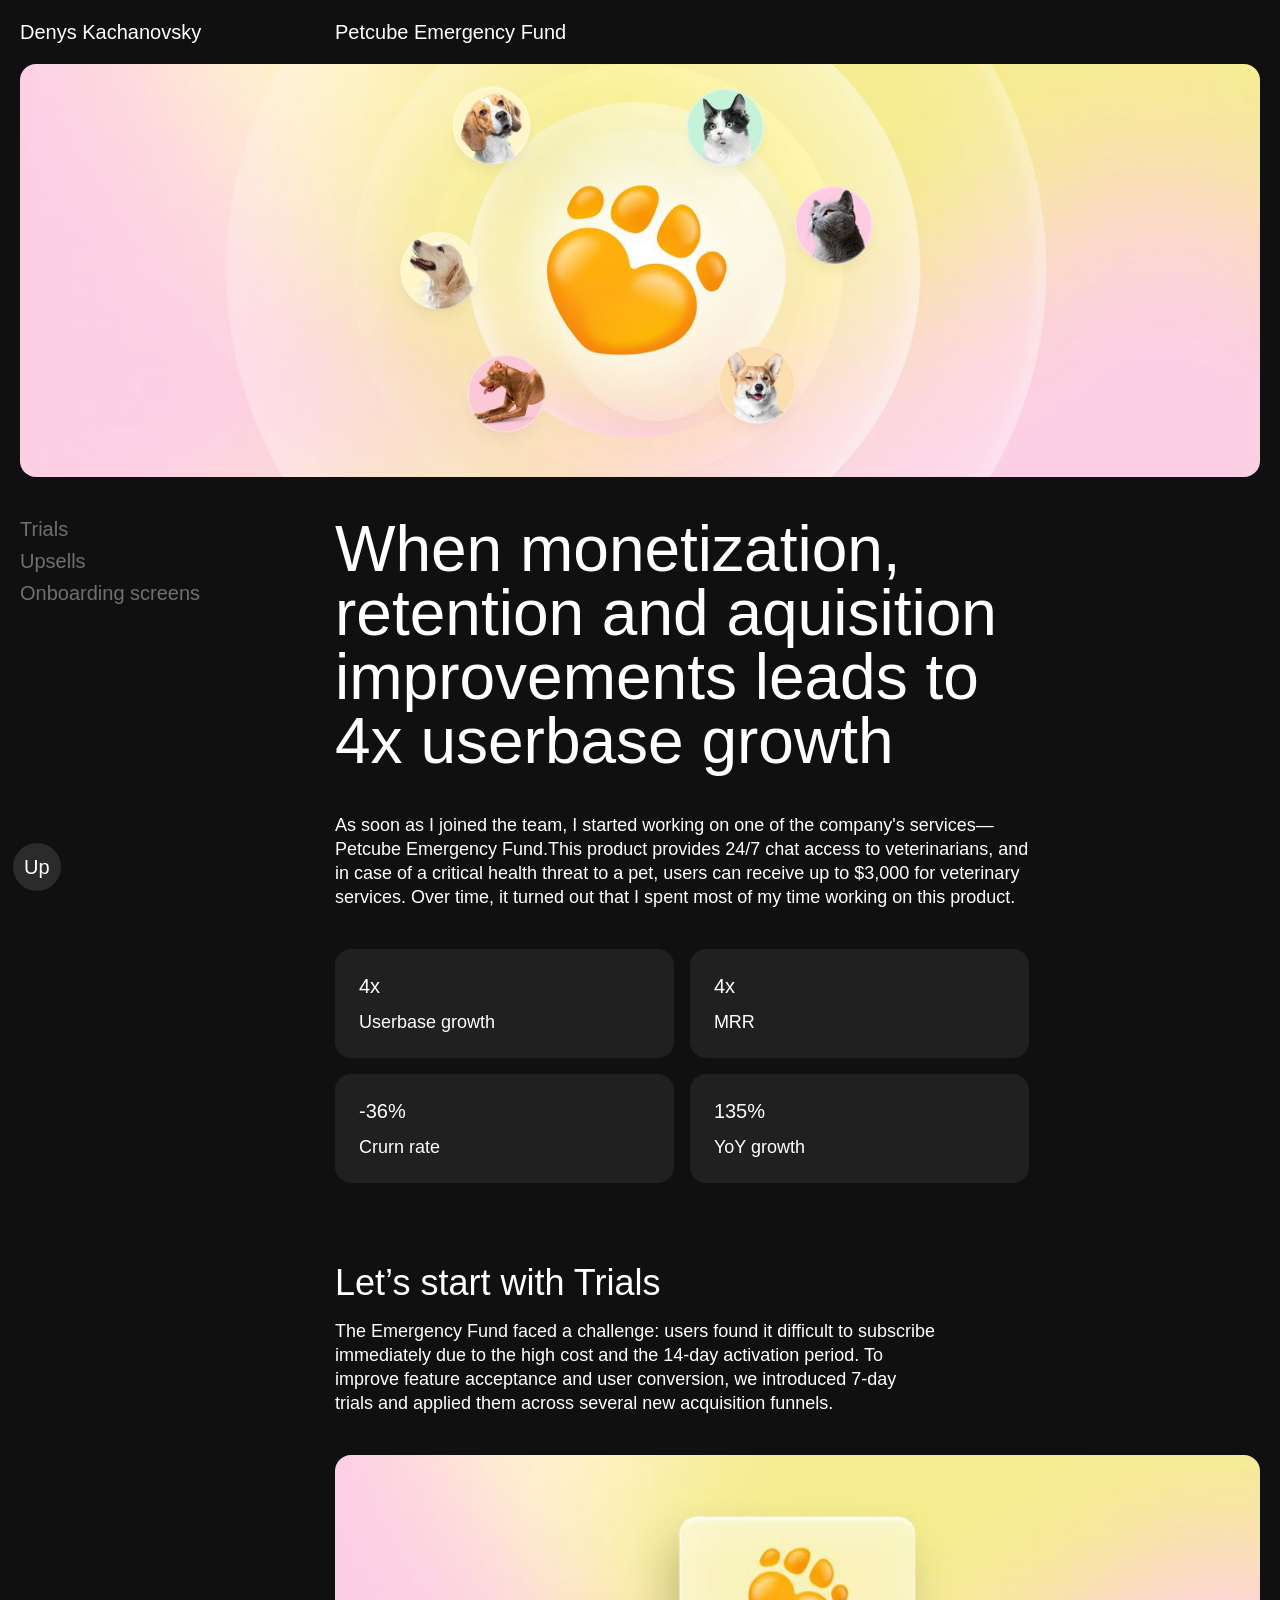
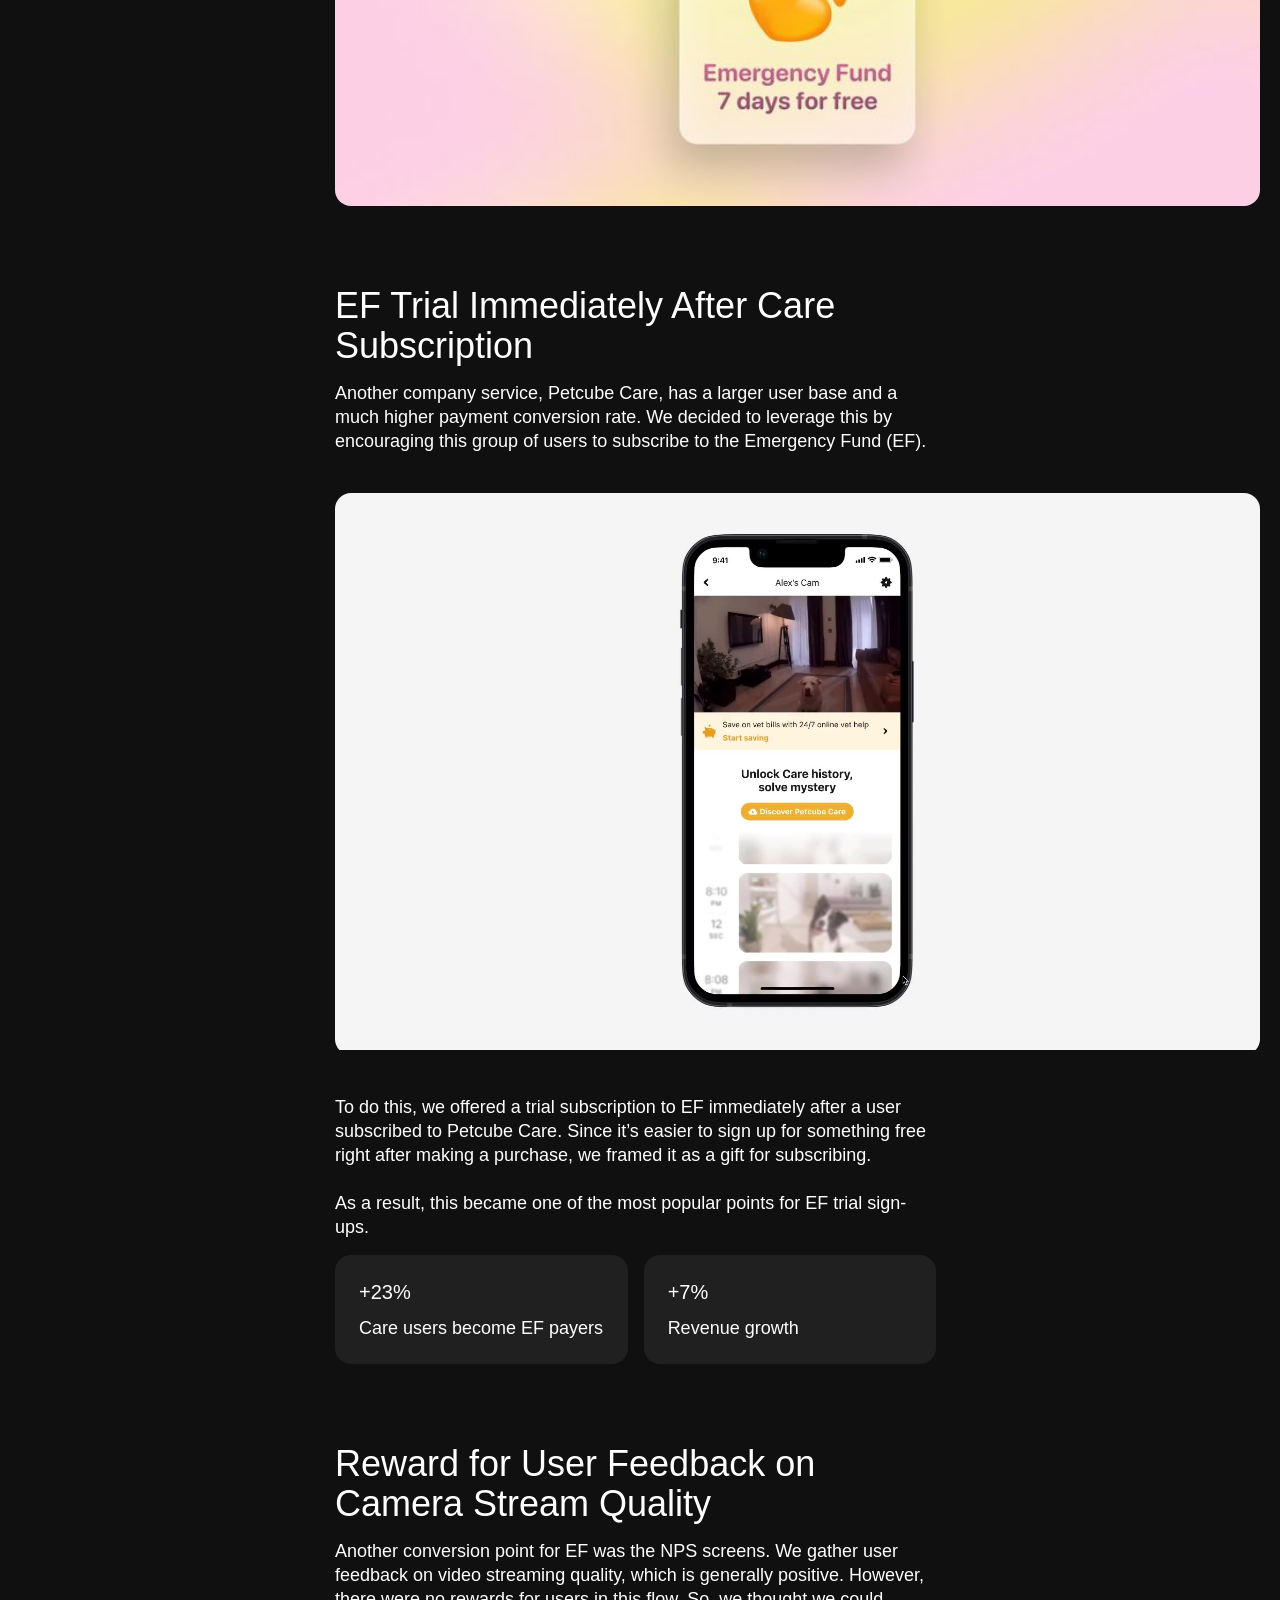
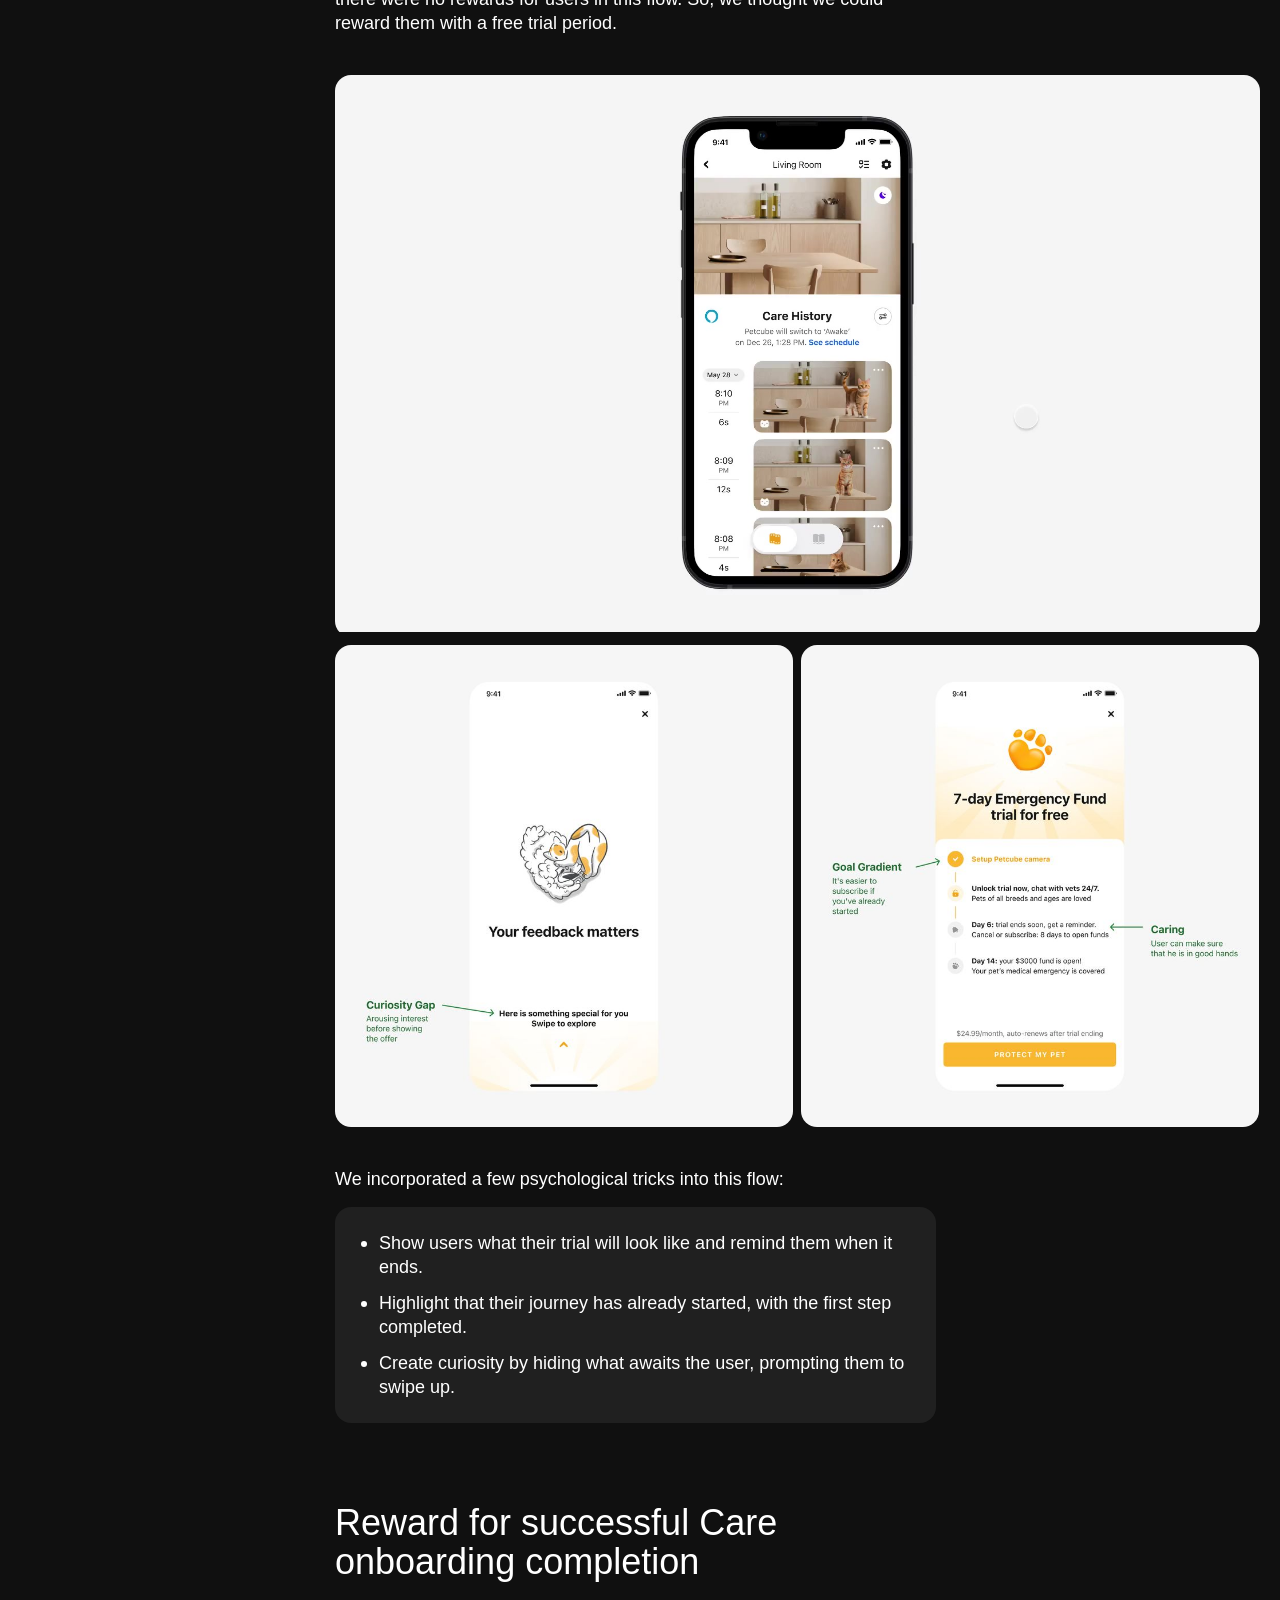
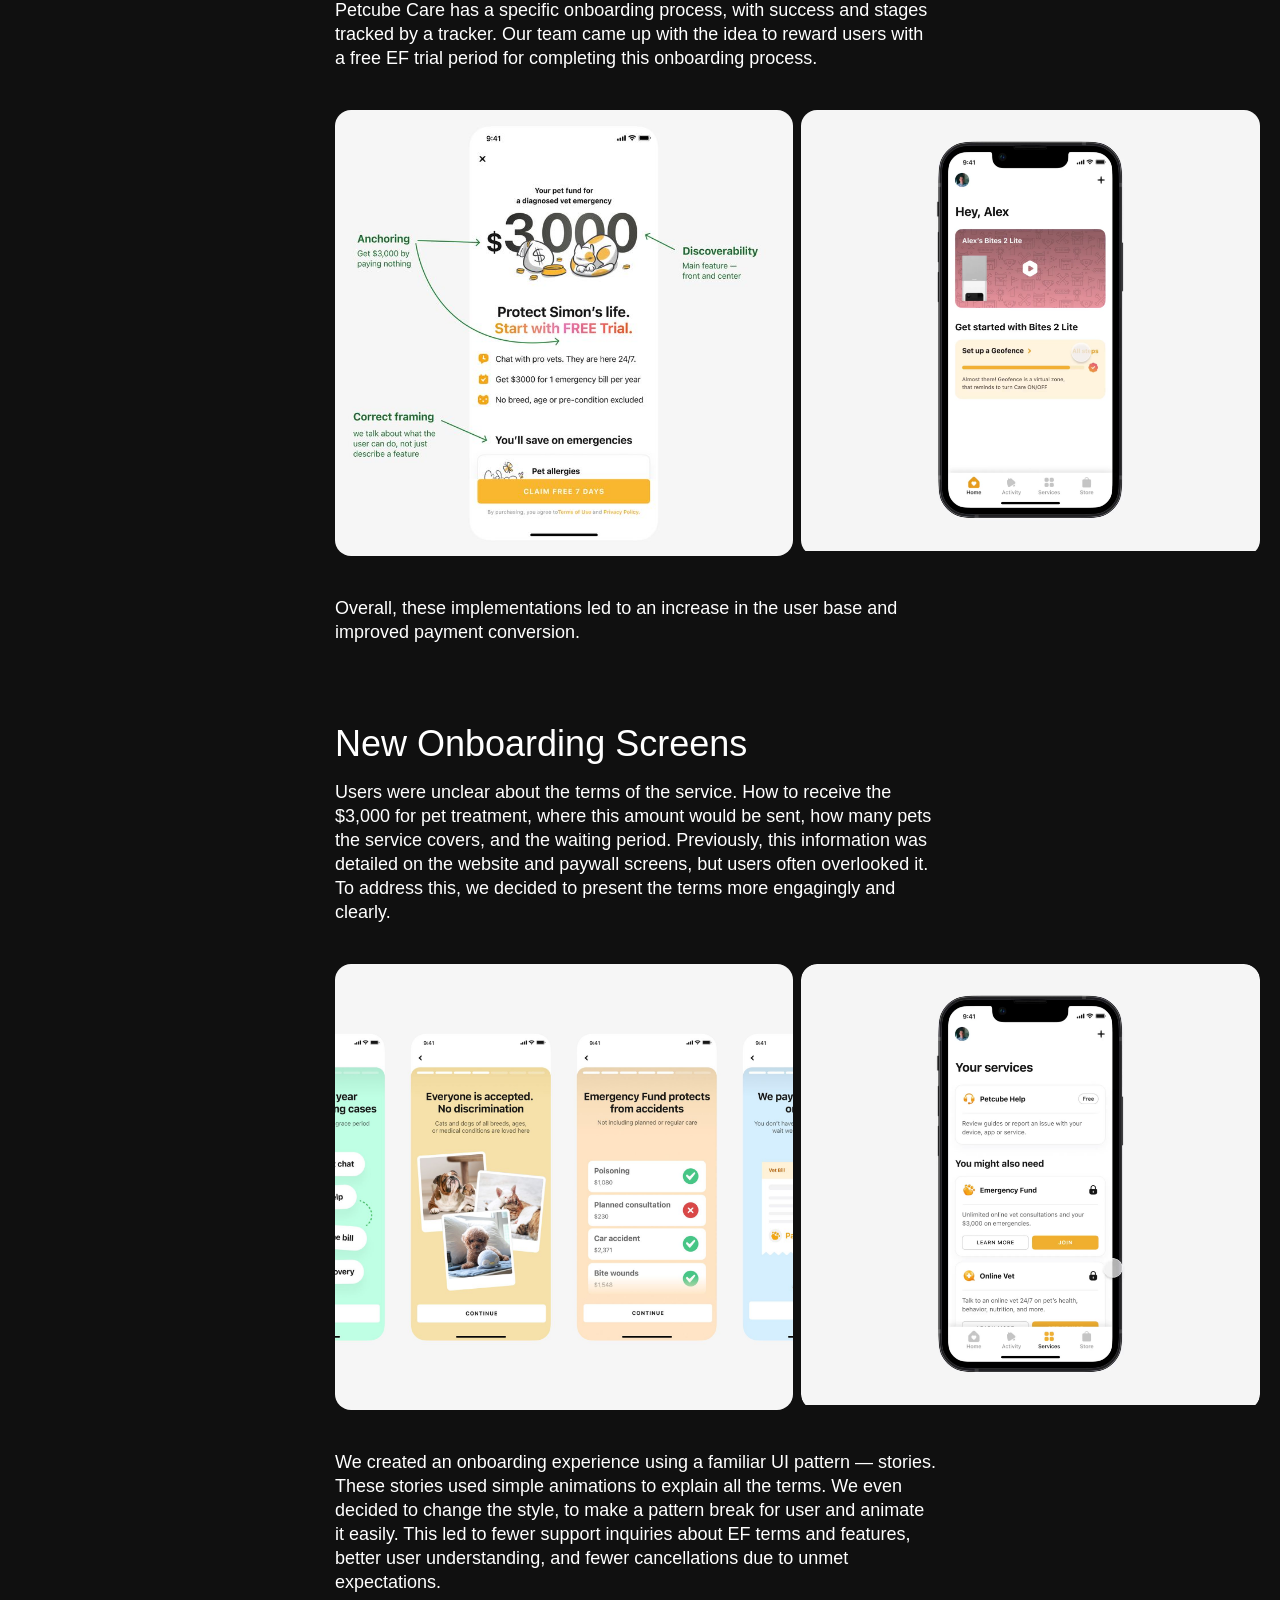
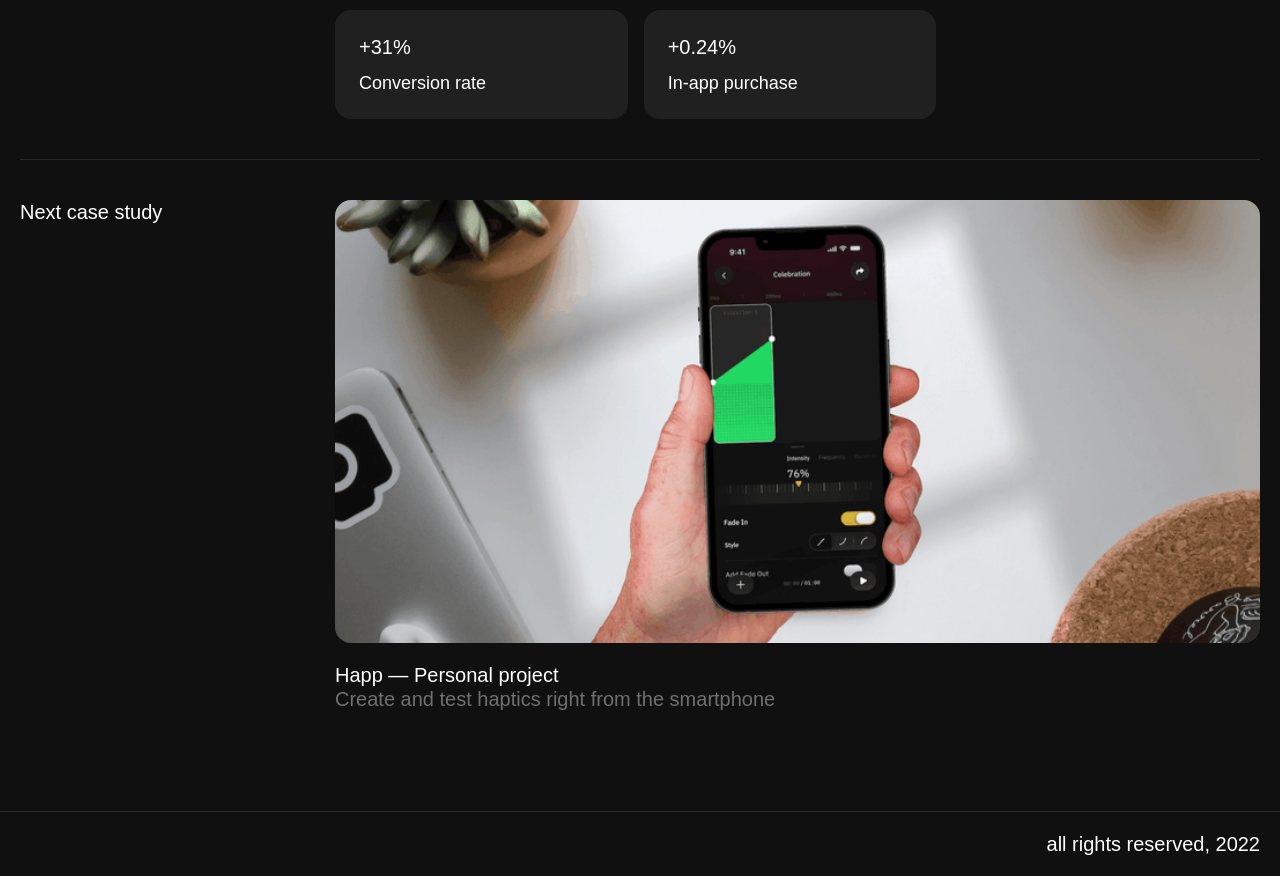
==== emergency-fund/index.html @ de55c8cc "Add static version of the portfolio site Pixel-identical HTML/CSS rebuild of the Webflow site (home " ====
<!DOCTYPE html>
<html lang="en">
<head>
<meta charset="utf-8"/>
<title>emergency Fund</title>
<meta content="emergency Fund" property="og:title"/>
<meta content="emergency Fund" name="twitter:title"/>
<meta content="width=device-width, initial-scale=1" name="viewport"/>
<link href="/assets/css/style.css" rel="stylesheet" type="text/css"/>
<link href="/assets/css/custom.css" rel="stylesheet" type="text/css"/>
<script>!function(o,c){var n=c.documentElement,t=" w-mod-";n.className+=t+"js",("ontouchstart"in o||o.DocumentTouch&&c instanceof DocumentTouch)&&(n.className+=t+"touch")}(window,document);</script>
</head>
<body class="body"><div><section id="top" class="hero"><div class="con _2 w-container"><div class="w-row"><div class="w-col w-col-3"><div><a href="/" class="h3-low">Denys Kachanovsky</a></div></div><div class="w-col w-col-9"><div class="header _20"><div><div class="h3-low">Petcube Emergency Fund</div></div></div></div></div></div></section><div class="cover-sec"><img src="/assets/img/6683d888bad2f8e35c3b5396_Frame-2610164.jpg" loading="eager" sizes="(max-width: 3840px) 100vw, 3840px" srcset="/assets/img/6683d888bad2f8e35c3b5396_Frame-2610164-p-500.jpg 500w, /assets/img/6683d888bad2f8e35c3b5396_Frame-2610164-p-800.jpg 800w, /assets/img/6683d888bad2f8e35c3b5396_Frame-2610164-p-1080.jpg 1080w, /assets/img/6683d888bad2f8e35c3b5396_Frame-2610164-p-1600.jpg 1600w, /assets/img/6683d888bad2f8e35c3b5396_Frame-2610164-p-2000.jpg 2000w, /assets/img/6683d888bad2f8e35c3b5396_Frame-2610164-p-2600.jpg 2600w, /assets/img/6683d888bad2f8e35c3b5396_Frame-2610164-p-3200.jpg 3200w, /assets/img/6683d888bad2f8e35c3b5396_Frame-2610164.jpg 3840w" alt="" class="image-9"/></div><div class="intro-sec"><div class="con _2 w-container"><div class="hero-col w-row"><div class="column-5 w-col w-col-3"><div class="sticky"><a href="#s1" class="h3-low _50">Trials</a><a href="#s2" class="h3-low _50">Upsells</a><a href="#s3" class="h3-low _50">Onboarding screens</a></div></div><div class="column-7 w-col w-col-9"><div class="intro-wrapper"><h1 class="h1 white">When monetization, retention and aquisition improvements leads to 4x userbase growth</h1><p class="p">As soon as I joined the team, I started working on one of the company&#x27;s services—Petcube Emergency Fund.This product provides 24/7 chat access to veterinarians, and in case of a critical health threat to a pet, users can receive up to $3,000 for veterinary services. Over time, it turned out that I spent most of my time working on this product.<br/></p><div class="w-layout-grid"><div class="wrapper-grey"><p class="intro">4x<br/></p><p class="p _0">Userbase growth<br/></p></div><div class="wrapper-grey"><p class="intro">4x<br/></p><p class="p _0">MRR<br/></p></div><div class="wrapper-grey"><p class="intro">-36%<br/></p><p class="p _0">Crurn rate<br/></p></div><div class="wrapper-grey"><p class="intro">135%<br/></p><p class="p _0">YoY growth<br/></p></div></div></div><div id="s1" class="div-block-4"><div class="gr-item _2"><h2 class="h2 upper">Let’s start with Trials</h2><p class="p">The Emergency Fund faced a challenge: users found it difficult to subscribe immediately due to the high cost and the 14-day activation period. To improve feature acceptance and user conversion, we introduced 7-day trials and applied them across several new acquisition funnels.</p></div><img src="/assets/img/6683c68bee74e0af7443148b_Frame-2610152.jpg" loading="lazy" sizes="(max-width: 767px) 96vw, (max-width: 991px) 541px, 700px" srcset="/assets/img/6683c68bee74e0af7443148b_Frame-2610152-p-500.jpg 500w, /assets/img/6683c68bee74e0af7443148b_Frame-2610152-p-800.jpg 800w, /assets/img/6683c68bee74e0af7443148b_Frame-2610152-p-1080.jpg 1080w, /assets/img/6683c68bee74e0af7443148b_Frame-2610152-p-1600.jpg 1600w, /assets/img/6683c68bee74e0af7443148b_Frame-2610152-p-2000.jpg 2000w, /assets/img/6683c68bee74e0af7443148b_Frame-2610152-p-2600.jpg 2600w, /assets/img/6683c68bee74e0af7443148b_Frame-2610152-p-3200.jpg 3200w, /assets/img/6683c68bee74e0af7443148b_Frame-2610152.jpg 3680w" alt="" class="image"/></div><div id="s2" class="div-block-4"><div class="gr-item _2"><h2 class="h2 upper">EF Trial Immediately After Care Subscription</h2><p class="p">Another company service, Petcube Care, has a larger user base and a much higher payment conversion rate. We decided to leverage this by encouraging this group of users to subscribe to the Emergency Fund (EF).</p></div><div class="video-con"><div class="w-embed"><video src="/assets/video/emergency-fund-1.mp4" poster="/assets/video/emergency-fund-1.jpg" width="100%" loop="loop" muted="muted" playsinline="" autoplay="autoplay"></video></div></div><div class="gr-item _2"><p class="p">To do this, we offered a trial subscription to EF immediately after a user subscribed to Petcube Care. Since it’s easier to sign up for something free right after making a purchase, we framed it as a gift for subscribing.<br/><br/>As a result, this became one of the most popular points for EF trial sign-ups.</p><div class="w-layout-grid grid-2"><div class="wrapper-grey"><p class="intro">+23%<br/></p><p class="p _0">Care users become EF payers<br/></p></div><div class="wrapper-grey"><p class="intro">+7%<br/></p><p class="p _0">Revenue growth<br/></p></div></div></div></div><div class="div-block-4"><div class="gr-item _2"><h2 class="h2 upper">Reward for User Feedback on Camera Stream Quality</h2><p class="p">Another conversion point for EF was the NPS screens. We gather user feedback on video streaming quality, which is generally positive. However, there were no rewards for users in this flow. So, we thought we could reward them with a free trial period.</p></div><div class="div-block-6"><div class="video-con"><div class="w-embed"><video src="/assets/video/emergency-fund-2.mp4" poster="/assets/video/emergency-fund-2.jpg" width="100%" loop="loop" muted="muted" playsinline="" autoplay="autoplay"></video></div></div><div class="div-2col"><img src="/assets/img/6683cda033f73fbfcfc9d89b_Frame-2610154.jpg" loading="lazy" sizes="(max-width: 767px) 96vw, (max-width: 991px) 541px, 700px" srcset="/assets/img/6683cda033f73fbfcfc9d89b_Frame-2610154-p-500.jpg 500w, /assets/img/6683cda033f73fbfcfc9d89b_Frame-2610154-p-800.jpg 800w, /assets/img/6683cda033f73fbfcfc9d89b_Frame-2610154-p-1080.jpg 1080w, /assets/img/6683cda033f73fbfcfc9d89b_Frame-2610154-p-1600.jpg 1600w, /assets/img/6683cda033f73fbfcfc9d89b_Frame-2610154.jpg 1820w" alt="" class="image-13"/><img src="/assets/img/6683cda0c26442e4eeb82816_Frame-2610162.jpg" loading="lazy" sizes="(max-width: 767px) 96vw, (max-width: 991px) 541px, 700px" srcset="/assets/img/6683cda0c26442e4eeb82816_Frame-2610162-p-500.jpg 500w, /assets/img/6683cda0c26442e4eeb82816_Frame-2610162-p-800.jpg 800w, /assets/img/6683cda0c26442e4eeb82816_Frame-2610162-p-1080.jpg 1080w, /assets/img/6683cda0c26442e4eeb82816_Frame-2610162-p-1600.jpg 1600w, /assets/img/6683cda0c26442e4eeb82816_Frame-2610162.jpg 1820w" alt="" class="image-13"/></div></div><div class="gr-item _2"><p class="p">We incorporated a few psychological tricks into this flow:</p><div class="wrapper-grey"><ol role="list" class="list"><li class="list-item"><p class="p">Show users what their trial will look like and remind them when it ends.<br/></p></li><li class="list-item"><p class="p">Highlight that their journey has already started, with the first step completed.</p></li><li class="list-item"><p class="p">Create curiosity by hiding what awaits the user, prompting them to swipe up.<br/></p></li></ol></div></div></div><div class="div-block-4"><div class="gr-item _2"><h2 class="h2 upper">Reward for successful Care onboarding completion</h2><p class="p">Petcube Care has a specific onboarding process, with success and stages tracked by a tracker. Our team came up with the idea to reward users with a free EF trial period for completing this onboarding process.</p></div><div class="div-2col"><img src="/assets/img/6683d248f344a5767bddc551_Frame-2610156.jpg" loading="lazy" sizes="(max-width: 767px) 96vw, (max-width: 991px) 541px, 700px" srcset="/assets/img/6683d248f344a5767bddc551_Frame-2610156-p-500.jpg 500w, /assets/img/6683d248f344a5767bddc551_Frame-2610156-p-800.jpg 800w, /assets/img/6683d248f344a5767bddc551_Frame-2610156-p-1080.jpg 1080w, /assets/img/6683d248f344a5767bddc551_Frame-2610156-p-1600.jpg 1600w, /assets/img/6683d248f344a5767bddc551_Frame-2610156.jpg 1820w" alt="" class="image-13"/><div class="video-con"><div class="w-embed"><video src="/assets/video/emergency-fund-3.mp4" poster="/assets/video/emergency-fund-3.jpg" width="100%" loop="loop" muted="muted" playsinline="" autoplay="autoplay"></video></div></div></div><div class="gr-item _2"><p class="p">Overall, these implementations led to an increase in the user base and improved payment conversion.</p></div></div><div id="s3" class="div-block-4"><div class="gr-item _2"><h2 class="h2 upper">New Onboarding Screens</h2><p class="p">Users were unclear about the terms of the service. How to receive the $3,000 for pet treatment, where this amount would be sent, how many pets the service covers, and the waiting period. Previously, this information was detailed on the website and paywall screens, but users often overlooked it. To address this, we decided to present the terms more engagingly and clearly.</p></div><div class="div-2col"><img src="/assets/img/6683193981352903b3d8e80e_Frame-2610149.jpg" loading="lazy" sizes="100vw" srcset="/assets/img/6683193981352903b3d8e80e_Frame-2610149-p-500.jpg 500w, /assets/img/6683193981352903b3d8e80e_Frame-2610149-p-800.jpg 800w, /assets/img/6683193981352903b3d8e80e_Frame-2610149-p-1080.jpg 1080w, /assets/img/6683193981352903b3d8e80e_Frame-2610149-p-1600.jpg 1600w, /assets/img/6683193981352903b3d8e80e_Frame-2610149-p-2000.jpg 2000w, /assets/img/6683193981352903b3d8e80e_Frame-2610149-p-2600.jpg 2600w, /assets/img/6683193981352903b3d8e80e_Frame-2610149.jpg 2730w" alt="" class="image-13"/><div class="video-con"><div class="video-con"><div class="w-embed"><video src="/assets/video/emergency-fund-4.mp4" poster="/assets/video/emergency-fund-4.jpg" width="100%" loop="loop" muted="muted" playsinline="" autoplay="autoplay"></video></div></div></div></div><div class="gr-item _2"><p class="p">We created an onboarding experience using a familiar UI pattern — stories. These stories used simple animations to explain all the terms. We even decided to change the style, to make a pattern break for user and animate it easily. This led to fewer support inquiries about EF terms and features, better user understanding, and fewer cancellations due to unmet expectations.</p><div class="w-layout-grid grid-2"><div class="wrapper-grey"><p class="intro">+31%<br/></p><p class="p _0">Conversion rate<br/></p></div><div class="wrapper-grey"><p class="intro">+0.24%<br/></p><p class="p _0">In-app purchase<br/></p></div></div></div></div></div></div><div class="divider"></div><div class="hero-col w-row"><div class="column-5 w-col w-col-3"><a href="#" class="h3-low">Next case study</a></div><div class="column-7 w-col w-col-9"><a href="/happ/" class="project-item w-inline-block"><div class="project-image"><img src="/assets/img/6ab4191809488609a7263a54_Frame-PNG-Compression.png" loading="lazy" sizes="(max-width: 767px) 96vw, (max-width: 991px) 541px, 700px" srcset="/assets/img/6ab4191809488609a7263a54_Frame-PNG-Compression-p-500.png 500w, /assets/img/6ab4191809488609a7263a54_Frame-PNG-Compression-p-800.png 800w, /assets/img/6ab4191809488609a7263a54_Frame-PNG-Compression-p-1080.png 1080w, /assets/img/6ab4191809488609a7263a54_Frame-PNG-Compression-p-1600.png 1600w, /assets/img/6ab4191809488609a7263a54_Frame-PNG-Compression-p-2000.png 2000w, /assets/img/6ab4191809488609a7263a54_Frame-PNG-Compression-p-2600.png 2600w, /assets/img/6ab4191809488609a7263a54_Frame-PNG-Compression-p-3200.png 3200w, /assets/img/6ab4191809488609a7263a54_Frame-PNG-Compression.png 4180w" alt="" class="cover-img"/></div><div class="project-desc"><div class="h3-low">Happ — Personal project</div><div class="h3-low _50">Create and test haptics right from the smartphone</div></div></a></div></div></div></div></div><footer class="footer"><div class="copy"><div class="h3-low">all rights reserved, 2022</div></div></footer><a href="#top" class="up w-inline-block"><div class="h3-low">Up</div></a><script src="/assets/js/main.js" defer></script></body>
</html>
---- assets/css/style.css ----
/* Webflow export of d-kachanovsky.webflow.io, kept as-is.
   Only change: font URLs now point to ../fonts/ (local copies). */
html {
  -webkit-text-size-adjust: 100%;
  -ms-text-size-adjust: 100%;
  font-family: sans-serif;
}

body {
  margin: 0;
}

article, aside, details, figcaption, figure, footer, header, hgroup, main, menu, nav, section, summary {
  display: block;
}

audio, canvas, progress, video {
  vertical-align: baseline;
  display: inline-block;
}

audio:not([controls]) {
  height: 0;
  display: none;
}

[hidden], template {
  display: none;
}

a {
  background-color: #0000;
}

a:active, a:hover {
  outline: 0;
}

abbr[title] {
  border-bottom: 1px dotted;
}

b, strong {
  font-weight: bold;
}

dfn {
  font-style: italic;
}

h1 {
  margin: .67em 0;
  font-size: 2em;
}

mark {
  color: #000;
  background: #ff0;
}

small {
  font-size: 80%;
}

sub, sup {
  vertical-align: baseline;
  font-size: 75%;
  line-height: 0;
  position: relative;
}

sup {
  top: -.5em;
}

sub {
  bottom: -.25em;
}

img {
  border: 0;
}

svg:not(:root) {
  overflow: hidden;
}

hr {
  box-sizing: content-box;
  height: 0;
}

pre {
  overflow: auto;
}

code, kbd, pre, samp {
  font-family: monospace;
  font-size: 1em;
}

button, input, optgroup, select, textarea {
  color: inherit;
  font: inherit;
  margin: 0;
}

button {
  overflow: visible;
}

button, select {
  text-transform: none;
}

button, html input[type="button"], input[type="reset"] {
  -webkit-appearance: button;
  cursor: pointer;
}

button[disabled], html input[disabled] {
  cursor: default;
}

button::-moz-focus-inner, input::-moz-focus-inner {
  border: 0;
  padding: 0;
}

input {
  line-height: normal;
}

input[type="checkbox"], input[type="radio"] {
  box-sizing: border-box;
  padding: 0;
}

input[type="number"]::-webkit-inner-spin-button, input[type="number"]::-webkit-outer-spin-button {
  height: auto;
}

input[type="search"] {
  -webkit-appearance: none;
}

input[type="search"]::-webkit-search-cancel-button, input[type="search"]::-webkit-search-decoration {
  -webkit-appearance: none;
}

legend {
  border: 0;
  padding: 0;
}

textarea {
  overflow: auto;
}

optgroup {
  font-weight: bold;
}

table {
  border-collapse: collapse;
  border-spacing: 0;
}

td, th {
  padding: 0;
}

@font-face {
  font-family: webflow-icons;
  src: url("[data-uri]") format("truetype");
  font-weight: normal;
  font-style: normal;
}

[class^="w-icon-"], [class*=" w-icon-"] {
  speak: none;
  font-variant: normal;
  text-transform: none;
  -webkit-font-smoothing: antialiased;
  -moz-osx-font-smoothing: grayscale;
  font-style: normal;
  font-weight: normal;
  line-height: 1;
  font-family: webflow-icons !important;
}

.w-icon-slider-right:before {
  content: "";
}

.w-icon-slider-left:before {
  content: "";
}

.w-icon-nav-menu:before {
  content: "";
}

.w-icon-arrow-down:before, .w-icon-dropdown-toggle:before {
  content: "";
}

.w-icon-file-upload-remove:before {
  content: "";
}

.w-icon-file-upload-icon:before {
  content: "";
}

* {
  box-sizing: border-box;
}

html {
  height: 100%;
}

body {
  color: #333;
  background-color: #fff;
  min-height: 100%;
  margin: 0;
  font-family: Arial, sans-serif;
  font-size: 14px;
  line-height: 20px;
}

img {
  vertical-align: middle;
  max-width: 100%;
  display: inline-block;
}

html.w-mod-touch * {
  background-attachment: scroll !important;
}

.w-block {
  display: block;
}

.w-inline-block {
  max-width: 100%;
  display: inline-block;
}

.w-clearfix:before, .w-clearfix:after {
  content: " ";
  grid-area: 1 / 1 / 2 / 2;
  display: table;
}

.w-clearfix:after {
  clear: both;
}

.w-hidden {
  display: none;
}

.w-button {
  color: #fff;
  line-height: inherit;
  cursor: pointer;
  background-color: #3898ec;
  border: 0;
  border-radius: 0;
  padding: 9px 15px;
  text-decoration: none;
  display: inline-block;
}

input.w-button {
  -webkit-appearance: button;
}

:where(button.w-popover-trigger), :where(button.w-modal-trigger) {
  color: inherit;
  cursor: pointer;
  font: inherit;
  line-height: inherit;
  text-align: inherit;
  -webkit-text-decoration: inherit;
  text-decoration: inherit;
  background-color: #0000;
  border: 0;
  margin: 0;
  padding: 0;
}

:where(.w-popover) {
  position-anchor: auto;
  position-area: top;
}

:where(.w-popover[data-w-popover-backdrop-animated], .w-modal[data-w-popover-backdrop-animated])::backdrop {
  animation: var(--w-backdrop-animation, none);
}

:where(.w-popover, .w-modal) {
  --w-backdrop-animation: initial;
}

.w-popover-mask {
  opacity: 0 !important;
  clip-path: none !important;
  pointer-events: auto !important;
  border: 0 !important;
  width: auto !important;
  max-width: none !important;
  height: auto !important;
  max-height: none !important;
  margin: 0 !important;
  padding: 0 !important;
  position: fixed !important;
  inset: 0 !important;
  transform: none !important;
}

.w-popover-mask[popover] {
  translate: none !important;
  rotate: none !important;
  scale: none !important;
}

.w-popover-mask::backdrop {
  display: none !important;
}

.w-popover-mask:not(:popover-open) {
  display: none !important;
}

@supports not selector(:popover-open) {
  .w-popover-mask {
    display: none !important;
  }
}

.w-popover[popover]:not(:popover-open) {
  display: none;
}

.w-modal:not([open]):not([popover]) {
  display: none;
}

.w-modal[popover]:not(:popover-open) {
  display: none;
}

:where(.w-modal[data-w-modal-lock-scroll]) {
  overscroll-behavior: contain;
}

html[data-w-dynpage] [data-w-cloak] {
  color: #0000 !important;
}

.w-code-block {
  margin: unset;
}

pre.w-code-block code {
  all: inherit;
}

pre.w-code-block code > span {
  display: block !important;
}

.w-optimization {
  display: contents;
}

.w-webflow-badge, .w-webflow-badge > img {
  box-sizing: unset;
  width: unset;
  height: unset;
  max-height: unset;
  max-width: unset;
  min-height: unset;
  min-width: unset;
  margin: unset;
  padding: unset;
  float: unset;
  clear: unset;
  border: unset;
  border-radius: unset;
  background: unset;
  background-image: unset;
  background-position: unset;
  background-size: unset;
  background-repeat: unset;
  background-origin: unset;
  background-clip: unset;
  background-attachment: unset;
  background-color: unset;
  box-shadow: unset;
  transform: unset;
  direction: unset;
  font-family: unset;
  font-weight: unset;
  color: unset;
  font-size: unset;
  line-height: unset;
  font-style: unset;
  font-variant: unset;
  text-align: unset;
  letter-spacing: unset;
  -webkit-text-decoration: unset;
  text-decoration: unset;
  text-indent: unset;
  text-transform: unset;
  list-style-type: unset;
  text-shadow: unset;
  vertical-align: unset;
  cursor: unset;
  white-space: unset;
  word-break: unset;
  word-spacing: unset;
  word-wrap: unset;
  transition: unset;
}

.w-webflow-badge {
  white-space: nowrap;
  cursor: pointer;
  box-shadow: 0 0 0 1px #0000001a, 0 1px 3px #0000001a;
  visibility: visible !important;
  opacity: 1 !important;
  z-index: 2147483647 !important;
  color: #aaadb0 !important;
  width: auto !important;
  height: auto !important;
  overflow: unset !important;
  background-color: #fff !important;
  border-radius: 3px !important;
  margin: 0 !important;
  padding: 6px !important;
  font-size: 12px !important;
  line-height: 14px !important;
  text-decoration: none !important;
  display: inline-block !important;
  position: fixed !important;
  inset: auto 12px 12px auto !important;
  transform: none !important;
}

.w-webflow-badge > img {
  position: unset;
  visibility: unset !important;
  opacity: 1 !important;
  vertical-align: middle !important;
  display: inline-block !important;
}

h1, h2, h3, h4, h5, h6 {
  margin-bottom: 10px;
  font-weight: bold;
}

h1 {
  margin-top: 20px;
  font-size: 38px;
  line-height: 44px;
}

h2 {
  margin-top: 20px;
  font-size: 32px;
  line-height: 36px;
}

h3 {
  margin-top: 20px;
  font-size: 24px;
  line-height: 30px;
}

h4 {
  margin-top: 10px;
  font-size: 18px;
  line-height: 24px;
}

h5 {
  margin-top: 10px;
  font-size: 14px;
  line-height: 20px;
}

h6 {
  margin-top: 10px;
  font-size: 12px;
  line-height: 18px;
}

p {
  margin-top: 0;
  margin-bottom: 10px;
}

blockquote {
  border-left: 5px solid #e2e2e2;
  margin: 0 0 10px;
  padding: 10px 20px;
  font-size: 18px;
  line-height: 22px;
}

figure {
  margin: 0 0 10px;
}

figcaption {
  text-align: center;
  margin-top: 5px;
}

ul, ol {
  margin-top: 0;
  margin-bottom: 10px;
  padding-left: 40px;
}

.w-list-unstyled {
  padding-left: 0;
  list-style: none;
}

.w-embed:before, .w-embed:after {
  content: " ";
  grid-area: 1 / 1 / 2 / 2;
  display: table;
}

.w-embed:after {
  clear: both;
}

.w-video {
  width: 100%;
  padding: 0;
  position: relative;
}

.w-video iframe, .w-video object, .w-video embed {
  border: none;
  width: 100%;
  height: 100%;
  position: absolute;
  top: 0;
  left: 0;
}

fieldset {
  border: 0;
  margin: 0;
  padding: 0;
}

button, [type="button"], [type="reset"] {
  cursor: pointer;
  -webkit-appearance: button;
  border: 0;
}

.w-form {
  margin: 0 0 15px;
}

.w-form-done {
  text-align: center;
  background-color: #ddd;
  padding: 20px;
  display: none;
}

.w-form-fail {
  background-color: #ffdede;
  margin-top: 10px;
  padding: 10px;
  display: none;
}

label {
  margin-bottom: 5px;
  font-weight: bold;
  display: block;
}

.w-input, .w-select {
  color: #333;
  vertical-align: middle;
  background-color: #fff;
  border: 1px solid #ccc;
  width: 100%;
  height: 38px;
  margin-bottom: 10px;
  padding: 8px 12px;
  font-size: 14px;
  line-height: 1.42857;
  display: block;
}

.w-input::placeholder, .w-select::placeholder {
  color: #999;
}

.w-input:focus, .w-select:focus {
  border-color: #3898ec;
  outline: 0;
}

.w-input[disabled], .w-select[disabled], .w-input[readonly], .w-select[readonly], fieldset[disabled] .w-input, fieldset[disabled] .w-select {
  cursor: not-allowed;
}

.w-input[disabled]:not(.w-input-disabled), .w-select[disabled]:not(.w-input-disabled), .w-input[readonly], .w-select[readonly], fieldset[disabled]:not(.w-input-disabled) .w-input, fieldset[disabled]:not(.w-input-disabled) .w-select {
  background-color: #eee;
}

textarea.w-input, textarea.w-select {
  height: auto;
}

.w-select {
  background-color: #f3f3f3;
}

.w-select[multiple] {
  height: auto;
}

.w-form-label {
  cursor: pointer;
  margin-bottom: 0;
  font-weight: normal;
  display: inline-block;
}

.w-radio {
  margin-bottom: 5px;
  padding-left: 20px;
  display: block;
}

.w-radio:before, .w-radio:after {
  content: " ";
  grid-area: 1 / 1 / 2 / 2;
  display: table;
}

.w-radio:after {
  clear: both;
}

.w-radio-input {
  float: left;
  margin: 3px 0 0 -20px;
  line-height: normal;
}

.w-file-upload {
  margin-bottom: 10px;
  display: block;
}

.w-file-upload-input {
  opacity: 0;
  z-index: -100;
  width: .1px;
  height: .1px;
  position: absolute;
  overflow: hidden;
}

.w-file-upload-default, .w-file-upload-uploading, .w-file-upload-success {
  color: #333;
  display: inline-block;
}

.w-file-upload-error {
  margin-top: 10px;
  display: block;
}

.w-file-upload-default.w-hidden, .w-file-upload-uploading.w-hidden, .w-file-upload-error.w-hidden, .w-file-upload-success.w-hidden {
  display: none;
}

.w-file-upload-uploading-btn {
  cursor: pointer;
  background-color: #fafafa;
  border: 1px solid #ccc;
  margin: 0;
  padding: 8px 12px;
  font-size: 14px;
  font-weight: normal;
  display: flex;
}

.w-file-upload-file {
  background-color: #fafafa;
  border: 1px solid #ccc;
  flex-grow: 1;
  justify-content: space-between;
  margin: 0;
  padding: 8px 9px 8px 11px;
  display: flex;
}

.w-file-upload-file-name {
  font-size: 14px;
  font-weight: normal;
  display: block;
}

.w-file-remove-link {
  cursor: pointer;
  width: auto;
  height: auto;
  margin-top: 3px;
  margin-left: 10px;
  padding: 3px;
  display: block;
}

.w-icon-file-upload-remove {
  margin: auto;
  font-size: 10px;
}

.w-file-upload-error-msg {
  color: #ea384c;
  padding: 2px 0;
  display: inline-block;
}

.w-file-upload-info {
  padding: 0 12px;
  line-height: 38px;
  display: inline-block;
}

.w-file-upload-label {
  cursor: pointer;
  background-color: #fafafa;
  border: 1px solid #ccc;
  margin: 0;
  padding: 8px 12px;
  font-size: 14px;
  font-weight: normal;
  display: inline-block;
}

.w-icon-file-upload-icon, .w-icon-file-upload-uploading {
  width: 20px;
  margin-right: 8px;
  display: inline-block;
}

.w-icon-file-upload-uploading {
  height: 20px;
}

.w-container {
  max-width: 940px;
  margin-left: auto;
  margin-right: auto;
}

.w-container:before, .w-container:after {
  content: " ";
  grid-area: 1 / 1 / 2 / 2;
  display: table;
}

.w-container:after {
  clear: both;
}

.w-container .w-row {
  margin-left: -10px;
  margin-right: -10px;
}

.w-row:before, .w-row:after {
  content: " ";
  grid-area: 1 / 1 / 2 / 2;
  display: table;
}

.w-row:after {
  clear: both;
}

.w-row .w-row {
  margin-left: 0;
  margin-right: 0;
}

.w-col {
  float: left;
  width: 100%;
  min-height: 1px;
  padding-left: 10px;
  padding-right: 10px;
  position: relative;
}

.w-col .w-col {
  padding-left: 0;
  padding-right: 0;
}

.w-col-1 {
  width: 8.33333%;
}

.w-col-2 {
  width: 16.6667%;
}

.w-col-3 {
  width: 25%;
}

.w-col-4 {
  width: 33.3333%;
}

.w-col-5 {
  width: 41.6667%;
}

.w-col-6 {
  width: 50%;
}

.w-col-7 {
  width: 58.3333%;
}

.w-col-8 {
  width: 66.6667%;
}

.w-col-9 {
  width: 75%;
}

.w-col-10 {
  width: 83.3333%;
}

.w-col-11 {
  width: 91.6667%;
}

.w-col-12 {
  width: 100%;
}

.w-hidden-main {
  display: none !important;
}

@media screen and (max-width: 991px) {
  .w-container {
    max-width: 728px;
  }

  .w-hidden-main {
    display: inherit !important;
  }

  .w-hidden-medium {
    display: none !important;
  }

  .w-col-medium-1 {
    width: 8.33333%;
  }

  .w-col-medium-2 {
    width: 16.6667%;
  }

  .w-col-medium-3 {
    width: 25%;
  }

  .w-col-medium-4 {
    width: 33.3333%;
  }

  .w-col-medium-5 {
    width: 41.6667%;
  }

  .w-col-medium-6 {
    width: 50%;
  }

  .w-col-medium-7 {
    width: 58.3333%;
  }

  .w-col-medium-8 {
    width: 66.6667%;
  }

  .w-col-medium-9 {
    width: 75%;
  }

  .w-col-medium-10 {
    width: 83.3333%;
  }

  .w-col-medium-11 {
    width: 91.6667%;
  }

  .w-col-medium-12 {
    width: 100%;
  }

  .w-col-stack {
    width: 100%;
    left: auto;
    right: auto;
  }
}

@media screen and (max-width: 767px) {
  .w-hidden-main, .w-hidden-medium {
    display: inherit !important;
  }

  .w-hidden-small {
    display: none !important;
  }

  .w-row, .w-container .w-row {
    margin-left: 0;
    margin-right: 0;
  }

  .w-col {
    width: 100%;
    left: auto;
    right: auto;
  }

  .w-col-small-1 {
    width: 8.33333%;
  }

  .w-col-small-2 {
    width: 16.6667%;
  }

  .w-col-small-3 {
    width: 25%;
  }

  .w-col-small-4 {
    width: 33.3333%;
  }

  .w-col-small-5 {
    width: 41.6667%;
  }

  .w-col-small-6 {
    width: 50%;
  }

  .w-col-small-7 {
    width: 58.3333%;
  }

  .w-col-small-8 {
    width: 66.6667%;
  }

  .w-col-small-9 {
    width: 75%;
  }

  .w-col-small-10 {
    width: 83.3333%;
  }

  .w-col-small-11 {
    width: 91.6667%;
  }

  .w-col-small-12 {
    width: 100%;
  }
}

@media screen and (max-width: 479px) {
  .w-container {
    max-width: none;
  }

  .w-hidden-main, .w-hidden-medium, .w-hidden-small {
    display: inherit !important;
  }

  .w-hidden-tiny {
    display: none !important;
  }

  .w-col {
    width: 100%;
  }

  .w-col-tiny-1 {
    width: 8.33333%;
  }

  .w-col-tiny-2 {
    width: 16.6667%;
  }

  .w-col-tiny-3 {
    width: 25%;
  }

  .w-col-tiny-4 {
    width: 33.3333%;
  }

  .w-col-tiny-5 {
    width: 41.6667%;
  }

  .w-col-tiny-6 {
    width: 50%;
  }

  .w-col-tiny-7 {
    width: 58.3333%;
  }

  .w-col-tiny-8 {
    width: 66.6667%;
  }

  .w-col-tiny-9 {
    width: 75%;
  }

  .w-col-tiny-10 {
    width: 83.3333%;
  }

  .w-col-tiny-11 {
    width: 91.6667%;
  }

  .w-col-tiny-12 {
    width: 100%;
  }
}

.w-widget {
  position: relative;
}

.w-widget-map {
  width: 100%;
  height: 400px;
}

.w-widget-map label {
  width: auto;
  display: inline;
}

.w-widget-map img {
  max-width: inherit;
}

.w-widget-map .gm-style-iw {
  text-align: center;
}

.w-widget-map .gm-style-iw > button {
  display: none !important;
}

.w-widget-twitter {
  overflow: hidden;
}

.w-widget-twitter-count-shim {
  vertical-align: top;
  text-align: center;
  background: #fff;
  border: 1px solid #758696;
  border-radius: 3px;
  width: 28px;
  height: 20px;
  display: inline-block;
  position: relative;
}

.w-widget-twitter-count-shim * {
  pointer-events: none;
  -webkit-user-select: none;
  user-select: none;
}

.w-widget-twitter-count-shim .w-widget-twitter-count-inner {
  text-align: center;
  color: #999;
  font-family: serif;
  font-size: 15px;
  line-height: 12px;
  position: relative;
}

.w-widget-twitter-count-shim .w-widget-twitter-count-clear {
  display: block;
  position: relative;
}

.w-widget-twitter-count-shim.w--large {
  width: 36px;
  height: 28px;
}

.w-widget-twitter-count-shim.w--large .w-widget-twitter-count-inner {
  font-size: 18px;
  line-height: 18px;
}

.w-widget-twitter-count-shim:not(.w--vertical) {
  margin-left: 5px;
  margin-right: 8px;
}

.w-widget-twitter-count-shim:not(.w--vertical).w--large {
  margin-left: 6px;
}

.w-widget-twitter-count-shim:not(.w--vertical):before, .w-widget-twitter-count-shim:not(.w--vertical):after {
  content: " ";
  pointer-events: none;
  border: solid #0000;
  width: 0;
  height: 0;
  position: absolute;
  top: 50%;
  left: 0;
}

.w-widget-twitter-count-shim:not(.w--vertical):before {
  border-width: 4px;
  border-color: #75869600 #5d6c7b #75869600 #75869600;
  margin-top: -4px;
  margin-left: -9px;
}

.w-widget-twitter-count-shim:not(.w--vertical).w--large:before {
  border-width: 5px;
  margin-top: -5px;
  margin-left: -10px;
}

.w-widget-twitter-count-shim:not(.w--vertical):after {
  border-width: 4px;
  border-color: #fff0 #fff #fff0 #fff0;
  margin-top: -4px;
  margin-left: -8px;
}

.w-widget-twitter-count-shim:not(.w--vertical).w--large:after {
  border-width: 5px;
  margin-top: -5px;
  margin-left: -9px;
}

.w-widget-twitter-count-shim.w--vertical {
  width: 61px;
  height: 33px;
  margin-bottom: 8px;
}

.w-widget-twitter-count-shim.w--vertical:before, .w-widget-twitter-count-shim.w--vertical:after {
  content: " ";
  pointer-events: none;
  border: solid #0000;
  width: 0;
  height: 0;
  position: absolute;
  top: 100%;
  left: 50%;
}

.w-widget-twitter-count-shim.w--vertical:before {
  border-width: 5px;
  border-color: #5d6c7b #75869600 #75869600;
  margin-left: -5px;
}

.w-widget-twitter-count-shim.w--vertical:after {
  border-width: 4px;
  border-color: #fff #fff0 #fff0;
  margin-left: -4px;
}

.w-widget-twitter-count-shim.w--vertical .w-widget-twitter-count-inner {
  font-size: 18px;
  line-height: 22px;
}

.w-widget-twitter-count-shim.w--vertical.w--large {
  width: 76px;
}

.w-background-video {
  color: #fff;
  height: 500px;
  position: relative;
  overflow: hidden;
}

.w-background-video > video {
  object-fit: cover;
  z-index: -100;
  background-position: 50%;
  background-size: cover;
  width: 100%;
  height: 100%;
  margin: auto;
  position: absolute;
  inset: -100%;
}

.w-background-video > video::-webkit-media-controls-start-playback-button {
  -webkit-appearance: none;
  display: none !important;
}

.w-background-video--control {
  background-color: #0000;
  padding: 0;
  position: absolute;
  bottom: 1em;
  right: 1em;
}

.w-background-video--control > [hidden] {
  display: none !important;
}

.w-slider {
  text-align: center;
  clear: both;
  -webkit-tap-highlight-color: #0000;
  tap-highlight-color: #0000;
  background: #ddd;
  height: 300px;
  position: relative;
}

.w-slider-mask {
  z-index: 1;
  white-space: nowrap;
  height: 100%;
  display: block;
  position: relative;
  left: 0;
  right: 0;
  overflow: hidden;
}

.w-slide {
  vertical-align: top;
  white-space: normal;
  text-align: left;
  width: 100%;
  height: 100%;
  display: inline-block;
  position: relative;
}

.w-slider-nav {
  z-index: 2;
  text-align: center;
  -webkit-tap-highlight-color: #0000;
  tap-highlight-color: #0000;
  height: 40px;
  margin: auto;
  padding-top: 10px;
  position: absolute;
  inset: auto 0 0;
}

.w-slider-nav.w-round > div {
  border-radius: 100%;
}

.w-slider-nav.w-num > div {
  width: auto;
  height: auto;
  font-size: inherit;
  line-height: inherit;
  padding: .2em .5em;
}

.w-slider-nav.w-shadow > div {
  box-shadow: 0 0 3px #3336;
}

.w-slider-nav-invert {
  color: #fff;
}

.w-slider-nav-invert > div {
  background-color: #2226;
}

.w-slider-nav-invert > div.w-active {
  background-color: #222;
}

.w-slider-dot {
  cursor: pointer;
  background-color: #fff6;
  width: 1em;
  height: 1em;
  margin: 0 3px .5em;
  transition: background-color .1s, color .1s;
  display: inline-block;
  position: relative;
}

.w-slider-dot.w-active {
  background-color: #fff;
}

.w-slider-dot:focus {
  outline: none;
  box-shadow: 0 0 0 2px #fff;
}

.w-slider-dot:focus.w-active {
  box-shadow: none;
}

.w-slider-arrow-left, .w-slider-arrow-right {
  cursor: pointer;
  color: #fff;
  -webkit-tap-highlight-color: #0000;
  tap-highlight-color: #0000;
  -webkit-user-select: none;
  user-select: none;
  width: 80px;
  margin: auto;
  font-size: 40px;
  position: absolute;
  inset: 0;
  overflow: hidden;
}

.w-slider-arrow-left [class^="w-icon-"], .w-slider-arrow-right [class^="w-icon-"], .w-slider-arrow-left [class*=" w-icon-"], .w-slider-arrow-right [class*=" w-icon-"] {
  position: absolute;
}

.w-slider-arrow-left:focus, .w-slider-arrow-right:focus {
  outline: 0;
}

.w-slider-arrow-left {
  z-index: 3;
  right: auto;
}

.w-slider-arrow-right {
  z-index: 4;
  left: auto;
}

.w-icon-slider-left, .w-icon-slider-right {
  width: 1em;
  height: 1em;
  margin: auto;
  inset: 0;
}

.w-slider-aria-label {
  clip: rect(0 0 0 0);
  border: 0;
  width: 1px;
  height: 1px;
  margin: -1px;
  padding: 0;
  position: absolute;
  overflow: hidden;
}

.w-slider-force-show {
  display: block !important;
}

.w-dropdown {
  text-align: left;
  z-index: 900;
  margin-left: auto;
  margin-right: auto;
  display: inline-block;
  position: relative;
}

.w-dropdown-btn, .w-dropdown-toggle, .w-dropdown-link {
  vertical-align: top;
  color: #222;
  text-align: left;
  white-space: nowrap;
  margin-left: auto;
  margin-right: auto;
  padding: 20px;
  text-decoration: none;
  position: relative;
}

.w-dropdown-toggle {
  -webkit-user-select: none;
  user-select: none;
  cursor: pointer;
  padding-right: 40px;
  display: inline-block;
}

.w-dropdown-toggle:focus {
  outline: 0;
}

.w-icon-dropdown-toggle {
  width: 1em;
  height: 1em;
  margin: auto 20px auto auto;
  position: absolute;
  top: 0;
  bottom: 0;
  right: 0;
}

.w-dropdown-list {
  background: #ddd;
  min-width: 100%;
  display: none;
  position: absolute;
}

.w-dropdown-list.w--open {
  display: block;
}

.w-dropdown-link {
  color: #222;
  padding: 10px 20px;
  display: block;
}

.w-dropdown-link.w--current {
  color: #0082f3;
}

.w-dropdown-link:focus {
  outline: 0;
}

.w-lightbox-backdrop {
  cursor: auto;
  letter-spacing: normal;
  text-indent: 0;
  text-shadow: none;
  text-transform: none;
  visibility: visible;
  white-space: normal;
  word-break: normal;
  word-spacing: normal;
  word-wrap: normal;
  color: #fff;
  text-align: center;
  z-index: 2000;
  opacity: 0;
  -webkit-user-select: none;
  -moz-user-select: none;
  -webkit-tap-highlight-color: transparent;
  background: #000000e6;
  outline: 0;
  font-family: Helvetica Neue, Helvetica, Ubuntu, Segoe UI, Verdana, sans-serif;
  font-size: 17px;
  font-style: normal;
  font-weight: 300;
  line-height: 1.2;
  list-style: disc;
  position: fixed;
  inset: 0;
  -webkit-transform: translate(0);
}

.w-lightbox-backdrop, .w-lightbox-container {
  -webkit-overflow-scrolling: touch;
  height: 100%;
  overflow: auto;
}

.w-lightbox-content {
  height: 100vh;
  position: relative;
  overflow: hidden;
}

.w-lightbox-view {
  opacity: 0;
  width: 100vw;
  height: 100vh;
  position: absolute;
}

.w-lightbox-view:before {
  content: "";
  height: 100vh;
}

.w-lightbox-group, .w-lightbox-group .w-lightbox-view, .w-lightbox-group .w-lightbox-view:before {
  height: 86vh;
}

.w-lightbox-frame, .w-lightbox-view:before {
  vertical-align: middle;
  display: inline-block;
}

.w-lightbox-figure {
  margin: 0;
  position: relative;
}

.w-lightbox-group .w-lightbox-figure {
  cursor: pointer;
}

.w-lightbox-img {
  width: auto;
  max-width: none;
  height: auto;
}

.w-lightbox-image {
  float: none;
  max-width: 100vw;
  max-height: 100vh;
  display: block;
}

.w-lightbox-group .w-lightbox-image {
  max-height: 86vh;
}

.w-lightbox-caption {
  text-align: left;
  text-overflow: ellipsis;
  white-space: nowrap;
  background: #0006;
  padding: .5em 1em;
  position: absolute;
  bottom: 0;
  left: 0;
  right: 0;
  overflow: hidden;
}

.w-lightbox-embed {
  width: 100%;
  height: 100%;
  position: absolute;
  inset: 0;
}

.w-lightbox-control {
  cursor: pointer;
  background-position: center;
  background-repeat: no-repeat;
  background-size: 24px;
  width: 4em;
  transition: all .3s;
  position: absolute;
  top: 0;
}

.w-lightbox-left {
  background-image: url("[data-uri]");
  display: none;
  bottom: 0;
  left: 0;
}

.w-lightbox-right {
  background-image: url("[data-uri]");
  display: none;
  bottom: 0;
  right: 0;
}

.w-lightbox-close {
  background-image: url("[data-uri]");
  background-size: 18px;
  height: 2.6em;
  right: 0;
}

.w-lightbox-strip {
  white-space: nowrap;
  padding: 0 1vh;
  line-height: 0;
  position: absolute;
  bottom: 0;
  left: 0;
  right: 0;
  overflow: auto hidden;
}

.w-lightbox-item {
  box-sizing: content-box;
  cursor: pointer;
  width: 10vh;
  padding: 2vh 1vh;
  display: inline-block;
  -webkit-transform: translate3d(0, 0, 0);
}

.w-lightbox-active {
  opacity: .3;
}

.w-lightbox-thumbnail {
  background: #222;
  height: 10vh;
  position: relative;
  overflow: hidden;
}

.w-lightbox-thumbnail-image {
  position: absolute;
  top: 0;
  left: 0;
}

.w-lightbox-thumbnail .w-lightbox-tall {
  width: 100%;
  top: 50%;
  transform: translate(0, -50%);
}

.w-lightbox-thumbnail .w-lightbox-wide {
  height: 100%;
  left: 50%;
  transform: translate(-50%);
}

.w-lightbox-spinner {
  box-sizing: border-box;
  border: 5px solid #0006;
  border-radius: 50%;
  width: 40px;
  height: 40px;
  margin-top: -20px;
  margin-left: -20px;
  animation: .8s linear infinite spin;
  position: absolute;
  top: 50%;
  left: 50%;
}

.w-lightbox-spinner:after {
  content: "";
  border: 3px solid #0000;
  border-bottom-color: #fff;
  border-radius: 50%;
  position: absolute;
  inset: -4px;
}

.w-lightbox-hide {
  display: none;
}

.w-lightbox-noscroll {
  overflow: hidden;
}

@media (min-width: 768px) {
  .w-lightbox-content {
    height: 96vh;
    margin-top: 2vh;
  }

  .w-lightbox-view, .w-lightbox-view:before {
    height: 96vh;
  }

  .w-lightbox-group, .w-lightbox-group .w-lightbox-view, .w-lightbox-group .w-lightbox-view:before {
    height: 84vh;
  }

  .w-lightbox-image {
    max-width: 96vw;
    max-height: 96vh;
  }

  .w-lightbox-group .w-lightbox-image {
    max-width: 82.3vw;
    max-height: 84vh;
  }

  .w-lightbox-left, .w-lightbox-right {
    opacity: .5;
    display: block;
  }

  .w-lightbox-close {
    opacity: .8;
  }

  .w-lightbox-control:hover {
    opacity: 1;
  }
}

.w-lightbox-inactive, .w-lightbox-inactive:hover {
  opacity: 0;
}

.w-richtext:before, .w-richtext:after {
  content: " ";
  grid-area: 1 / 1 / 2 / 2;
  display: table;
}

.w-richtext:after {
  clear: both;
}

.w-richtext[contenteditable="true"]:before, .w-richtext[contenteditable="true"]:after {
  white-space: initial;
}

.w-richtext ol, .w-richtext ul {
  overflow: hidden;
}

.w-richtext .w-richtext-figure-selected.w-richtext-figure-type-video div:after, .w-richtext .w-richtext-figure-selected[data-rt-type="video"] div:after, .w-richtext .w-richtext-figure-selected.w-richtext-figure-type-image div, .w-richtext .w-richtext-figure-selected[data-rt-type="image"] div {
  outline: 2px solid #2895f7;
}

.w-richtext figure.w-richtext-figure-type-video > div:after, .w-richtext figure[data-rt-type="video"] > div:after {
  content: "";
  display: none;
  position: absolute;
  inset: 0;
}

.w-richtext figure {
  max-width: 60%;
  position: relative;
}

.w-richtext figure > div:before {
  cursor: default !important;
}

.w-richtext figure img {
  width: 100%;
}

.w-richtext figure figcaption.w-richtext-figcaption-placeholder {
  opacity: .6;
}

.w-richtext figure div {
  color: #0000;
  font-size: 0;
}

.w-richtext figure.w-richtext-figure-type-image, .w-richtext figure[data-rt-type="image"] {
  display: table;
}

.w-richtext figure.w-richtext-figure-type-image > div, .w-richtext figure[data-rt-type="image"] > div {
  display: inline-block;
}

.w-richtext figure.w-richtext-figure-type-image > figcaption, .w-richtext figure[data-rt-type="image"] > figcaption {
  caption-side: bottom;
  display: table-caption;
}

.w-richtext figure.w-richtext-figure-type-video, .w-richtext figure[data-rt-type="video"] {
  width: 60%;
  height: 0;
}

.w-richtext figure.w-richtext-figure-type-video iframe, .w-richtext figure[data-rt-type="video"] iframe {
  width: 100%;
  height: 100%;
  position: absolute;
  top: 0;
  left: 0;
}

.w-richtext figure.w-richtext-figure-type-video > div, .w-richtext figure[data-rt-type="video"] > div {
  width: 100%;
}

.w-richtext figure.w-richtext-align-center {
  clear: both;
  margin-left: auto;
  margin-right: auto;
}

.w-richtext figure.w-richtext-align-center.w-richtext-figure-type-image > div, .w-richtext figure.w-richtext-align-center[data-rt-type="image"] > div {
  max-width: 100%;
}

.w-richtext figure.w-richtext-align-normal {
  clear: both;
}

.w-richtext figure.w-richtext-align-fullwidth {
  text-align: center;
  clear: both;
  width: 100%;
  max-width: 100%;
  margin-left: auto;
  margin-right: auto;
  display: block;
}

.w-richtext figure.w-richtext-align-fullwidth > div {
  padding-bottom: inherit;
  display: inline-block;
}

.w-richtext figure.w-richtext-align-fullwidth > figcaption {
  display: block;
}

.w-richtext figure.w-richtext-align-floatleft {
  float: left;
  clear: none;
  margin-right: 15px;
}

.w-richtext figure.w-richtext-align-floatright {
  float: right;
  clear: none;
  margin-left: 15px;
}

.w-nav {
  z-index: 1000;
  background: #ddd;
  position: relative;
}

.w-nav:before, .w-nav:after {
  content: " ";
  grid-area: 1 / 1 / 2 / 2;
  display: table;
}

.w-nav:after {
  clear: both;
}

.w-nav-brand {
  float: left;
  color: #333;
  text-decoration: none;
  position: relative;
}

.w-nav-link {
  vertical-align: top;
  color: #222;
  text-align: left;
  margin-left: auto;
  margin-right: auto;
  padding: 20px;
  text-decoration: none;
  display: inline-block;
  position: relative;
}

.w-nav-link.w--current {
  color: #0082f3;
}

.w-nav-menu {
  float: right;
  position: relative;
}

[data-nav-menu-open] {
  text-align: center;
  background: #c8c8c8;
  min-width: 200px;
  position: absolute;
  top: 100%;
  left: 0;
  right: 0;
  overflow: visible;
  display: block !important;
}

.w--nav-link-open {
  display: block;
  position: relative;
}

.w-nav-overlay {
  width: 100%;
  display: none;
  position: absolute;
  top: 100%;
  left: 0;
  right: 0;
  overflow: hidden;
}

.w-nav-overlay [data-nav-menu-open] {
  top: 0;
}

.w-nav[data-animation="over-left"] .w-nav-overlay {
  width: auto;
}

.w-nav[data-animation="over-left"] .w-nav-overlay, .w-nav[data-animation="over-left"] [data-nav-menu-open] {
  z-index: 1;
  top: 0;
  right: auto;
}

.w-nav[data-animation="over-right"] .w-nav-overlay {
  width: auto;
}

.w-nav[data-animation="over-right"] .w-nav-overlay, .w-nav[data-animation="over-right"] [data-nav-menu-open] {
  z-index: 1;
  top: 0;
  left: auto;
}

.w-nav-button {
  float: right;
  cursor: pointer;
  -webkit-tap-highlight-color: #0000;
  tap-highlight-color: #0000;
  -webkit-user-select: none;
  user-select: none;
  padding: 18px;
  font-size: 24px;
  display: none;
  position: relative;
}

.w-nav-button:focus {
  outline: 0;
}

.w-nav-button.w--open {
  color: #fff;
  background-color: #c8c8c8;
}

.w-nav[data-collapse="all"] .w-nav-menu {
  display: none;
}

.w-nav[data-collapse="all"] .w-nav-button, .w--nav-dropdown-open, .w--nav-dropdown-toggle-open {
  display: block;
}

.w--nav-dropdown-list-open {
  position: static;
}

@media screen and (max-width: 991px) {
  .w-nav[data-collapse="medium"] .w-nav-menu {
    display: none;
  }

  .w-nav[data-collapse="medium"] .w-nav-button {
    display: block;
  }
}

@media screen and (max-width: 767px) {
  .w-nav[data-collapse="small"] .w-nav-menu {
    display: none;
  }

  .w-nav[data-collapse="small"] .w-nav-button {
    display: block;
  }

  .w-nav-brand {
    padding-left: 10px;
  }
}

@media screen and (max-width: 479px) {
  .w-nav[data-collapse="tiny"] .w-nav-menu {
    display: none;
  }

  .w-nav[data-collapse="tiny"] .w-nav-button {
    display: block;
  }
}

.w-tabs {
  position: relative;
}

.w-tabs:before, .w-tabs:after {
  content: " ";
  grid-area: 1 / 1 / 2 / 2;
  display: table;
}

.w-tabs:after {
  clear: both;
}

.w-tab-menu {
  position: relative;
}

.w-tab-link {
  vertical-align: top;
  text-align: left;
  cursor: pointer;
  color: #222;
  background-color: #ddd;
  padding: 9px 30px;
  text-decoration: none;
  display: inline-block;
  position: relative;
}

.w-tab-link.w--current {
  background-color: #c8c8c8;
}

.w-tab-link:focus {
  outline: 0;
}

.w-tab-content {
  display: block;
  position: relative;
  overflow: hidden;
}

.w-tab-pane {
  display: none;
  position: relative;
}

.w--tab-active {
  display: block;
}

@media screen and (max-width: 479px) {
  .w-tab-link {
    display: block;
  }
}

.w-ix-emptyfix:after {
  content: "";
}

@keyframes spin {
  0% {
    transform: rotate(0);
  }

  100% {
    transform: rotate(360deg);
  }
}

.w-dyn-empty {
  background-color: #ddd;
  padding: 10px;
}

.w-dyn-hide, .w-dyn-bind-empty, .w-condition-invisible {
  display: none !important;
}

.wf-layout-layout {
  display: grid;
}

@font-face {
  font-family: Ppneuemontreal;
  src: url("../fonts/6335f9f3567ec03d458286be_PPNeueMontreal-SemiBolditalic.otf") format("opentype");
  font-weight: 600;
  font-style: italic;
  font-display: swap;
}

@font-face {
  font-family: Ppneuemontreal;
  src: url("../fonts/6335f9f318b239263d3fb211_PPNeueMontreal-Medium.otf") format("opentype");
  font-weight: 500;
  font-style: normal;
  font-display: swap;
}

@font-face {
  font-family: Ppneuemontreal book;
  src: url("../fonts/6335f9f357ea240fc9488498_PPNeueMontreal-Book.otf") format("opentype");
  font-weight: 400;
  font-style: normal;
  font-display: swap;
}

@font-face {
  font-family: Ppneuemontreal;
  src: url("../fonts/6335f9f32c5220b3cb9d5cfc_PPNeueMontreal-Bold.otf") format("opentype");
  font-weight: 700;
  font-style: normal;
  font-display: swap;
}

:root {
  --black: black;
  --red-2: #e52b2b;
  --red: #df1a1a;
  --gainsboro: #e2e0e0;
}

.w-layout-grid {
  grid-row-gap: 16px;
  grid-column-gap: 16px;
  grid-template-rows: auto auto;
  grid-template-columns: 1fr 1fr;
  grid-auto-columns: 1fr;
  display: grid;
}

.sticky-nav {
  z-index: 1;
  background-color: #f4f4f4;
  margin-top: 0;
  padding: 20px;
  position: sticky;
  top: 0;
}

.nav-grid {
  grid-column-gap: 20px;
  grid-row-gap: 20px;
  grid-template-rows: auto;
  grid-template-columns: 1fr max-content max-content max-content;
  grid-auto-columns: max-content;
  grid-auto-flow: column;
  justify-content: flex-start;
  align-items: center;
  width: 100%;
  margin: 0;
  padding: 0;
  display: grid;
}

.nav-logo-link {
  height: 60px;
  margin-left: 0;
  margin-right: 0;
  padding: 0;
  display: block;
}

.nav-logo {
  object-fit: contain;
  object-position: 0% 50%;
  width: auto;
  height: 100%;
}

.nav-link {
  color: #444;
  margin-left: 0;
  margin-right: 0;
  padding: 10px 0;
  text-decoration: none;
  display: block;
}

.nav-link:hover {
  text-decoration: underline;
}

.nav {
  z-index: 1;
  background-color: #fff;
  border-bottom: 1px solid #0000001a;
  justify-content: space-between;
  padding: 10px 30px;
  display: block;
  position: static;
  inset: 0% 0% auto;
}

.logo, .contact {
  color: var(--black);
  text-decoration: none;
}

.body {
  background-color: #101010;
  font-family: Ppneuemontreal book, sans-serif;
}

.con {
  max-width: 100%;
  padding-left: 40px;
  padding-right: 40px;
}

.con.n {
  padding-left: 0;
  padding-right: 0;
}

.con._2 {
  padding-left: 20px;
  padding-right: 20px;
}

.about-item {
  flex-direction: column;
  justify-content: space-between;
  align-items: stretch;
  height: 100vh;
  padding-top: 20px;
  padding-bottom: 20px;
  display: flex;
}

.about-item.mob {
  display: none;
}

.intro {
  color: #fff;
  font-family: Arial, Helvetica Neue, Helvetica, sans-serif;
  font-size: 20px;
  font-weight: 500;
  line-height: 135%;
}

.intro.red {
  color: var(--red-2);
  font-family: Ppneuemontreal book, sans-serif;
}

.h1 {
  color: var(--black);
  text-transform: none;
  margin-top: 0;
  margin-bottom: 0;
  font-family: Ppneuemontreal, sans-serif;
  font-size: 74px;
  font-weight: 500;
  line-height: 100%;
}

.h1.white {
  color: #fff;
  font-family: Arial, Helvetica Neue, Helvetica, sans-serif;
  font-size: 64px;
}

.p {
  color: #fff;
  width: auto;
  min-width: auto;
  margin-bottom: 0;
  font-family: Arial, Helvetica Neue, Helvetica, sans-serif;
  font-size: 18px;
  line-height: 24px;
}

.p.small {
  font-size: 16px;
}

.p.padding-bottom {
  margin-bottom: 5px;
}

.p.padding-bottom.opacity {
  color: #00000080;
}

.p.padding-bottom._20 {
  margin-bottom: 20px;
}

.p._2, .p._0 {
  margin-bottom: 0;
}

.portfolio {
  grid-column-gap: 100px;
  grid-row-gap: 100px;
  flex-flow: column;
  margin-top: 0;
  margin-bottom: 0;
  padding-top: 0;
  padding-bottom: 120px;
  display: flex;
}

.works-item {
  grid-column-gap: 100px;
  grid-row-gap: 100px;
  flex-flow: column;
  display: flex;
}

.img-item {
  border: 2px solid #000;
  border-radius: 0;
  margin-bottom: 18px;
  overflow: hidden;
}

.collection-item {
  margin-bottom: 60px;
}

.h2 {
  color: var(--black);
  text-transform: uppercase;
  margin-top: 10px;
  margin-bottom: 0;
  font-family: Ppneuemontreal, sans-serif;
  font-size: 36px;
  font-weight: 500;
  line-height: 110%;
}

.h2.upper {
  color: #fff;
  text-transform: none;
  margin-top: 0;
  margin-bottom: 0;
  font-family: Arial, Helvetica Neue, Helvetica, sans-serif;
  font-weight: 400;
}

.h2.upper.red {
  color: var(--red-2);
}

.image {
  border-radius: 16px;
  min-width: 100%;
}

.image.def {
  min-width: auto;
  max-width: none;
}

.li-item {
  min-width: 100%;
  text-decoration: none;
}

.button {
  color: var(--black);
  text-align: center;
  text-transform: uppercase;
  background-color: #0000;
  border: 1px #000;
  border-radius: 0;
  padding-top: 35px;
  padding-bottom: 35px;
  font-family: Ppneuemontreal, sans-serif;
  font-size: 120px;
  font-weight: 500;
  line-height: 100%;
  transition: color .2s ease-in, background-color .2s ease-in;
  display: block;
}

.button:hover {
  background-color: var(--red);
  color: var(--black);
}

.contact-us {
  color: var(--black);
  text-decoration: none;
}

.contact-section {
  border-top: 1px solid #000;
  border-bottom: 1px solid #000;
  margin-top: 80px;
  margin-bottom: 0;
}

.footer {
  border-top: 1px solid #ffffff1a;
  justify-content: flex-end;
  align-items: flex-start;
  padding: 20px;
  display: flex;
}

.h3 {
  color: var(--black);
  text-align: justify;
  letter-spacing: -.01rem;
  text-transform: uppercase;
  font-family: Ppneuemontreal, sans-serif;
  font-size: 2.3vw;
  font-weight: 500;
  line-height: 120%;
}

.h3.red {
  color: var(--red-2);
  font-family: Ppneuemontreal, sans-serif;
}

.h3.red:hover {
  color: var(--black);
}

.h3.lower {
  text-align: left;
  text-transform: none;
  font-size: 24px;
  line-height: 32px;
}

.h3.lower._0 {
  margin-top: 0;
  margin-bottom: 0;
}

.link-block {
  color: var(--black);
  margin-left: 35px;
  text-decoration: none;
}

.body-2 {
  background-color: #e2e0e0;
}

.cover-item {
  flex-direction: column;
  justify-content: space-between;
  align-items: stretch;
  height: 70vh;
  padding-top: 94px;
  display: flex;
}

.h4 {
  color: #000;
  text-transform: none;
  margin-top: 0;
  margin-bottom: 0;
  font-family: Ppneuemontreal, sans-serif;
  font-size: 18px;
  font-weight: 500;
  line-height: 28px;
}

.h4.padding-bottom {
  margin-top: 0;
  margin-bottom: 10px;
  font-family: Ppneuemontreal, sans-serif;
  font-weight: 500;
}

.h4._50 {
  opacity: .4;
}

.images {
  margin-top: 50px;
  margin-bottom: 50px;
}

.collection-item-2 {
  margin-bottom: 35px;
}

.lightbox-link {
  border-radius: 6px;
  text-decoration: none;
  overflow: hidden;
}

.link {
  color: var(--red-2);
  text-decoration: none;
}

.video {
  min-width: 100%;
}

.img-desc {
  margin-top: 10px;
  margin-bottom: 10px;
  padding-top: 10px;
  padding-bottom: 10px;
}

.img-block {
  margin-bottom: 30px;
  padding-left: 30px;
  padding-right: 30px;
}

.image-2 {
  min-width: 100%;
}

.about-bot {
  justify-content: flex-end;
  display: flex;
  overflow: hidden;
}

.row {
  overflow: hidden;
}

.letters {
  justify-content: space-between;
  align-items: stretch;
  height: 24vw;
  display: flex;
}

.letter {
  width: 22%;
  max-width: none;
}

.letter.e {
  width: 19%;
}

.letter.n {
  width: 21%;
}

.letter.y {
  width: 19%;
}

.letter.s {
  width: 20%;
}

.image-4, .image-5, .image-6, .image-7 {
  max-width: none;
}

.case-item {
  flex-flow: column;
  text-decoration: none;
  display: block;
}

.case-cover {
  border-radius: 16px;
  overflow: hidden;
}

.case-cover.mob {
  display: none;
}

.case-desc {
  margin-top: 16px;
}

.grid {
  grid-column-gap: 20px;
  grid-row-gap: 80px;
  grid-template-rows: auto;
  margin-bottom: 80px;
}

.grid._2 {
  grid-row-gap: 80px;
  grid-template-rows: auto;
  grid-template-columns: 1fr 1fr 1fr 1fr;
  margin-bottom: 0;
}

.grid._2._1 {
  grid-column-gap: 16px;
  grid-row-gap: 16px;
}

.cover-img {
  min-width: 100%;
  transition: transform 1s cubic-bezier(.23, 1, .32, 1);
  transform: none;
}

.cover-img:hover {
  transform: scale(1.05);
}

.divider {
  opacity: .1;
  background-color: #fff;
  height: 1px;
  margin-top: 0;
  margin-bottom: 0;
  padding-right: 0;
}

.divider._0 {
  margin-top: 0;
  margin-bottom: 0;
}

.divider._1 {
  margin-top: 80px;
  margin-bottom: 0;
}

.divider._3 {
  margin-top: 0;
  margin-bottom: 80px;
}

.divider._80 {
  margin-top: 80px;
  margin-bottom: 80px;
}

.head-item {
  margin-bottom: 20px;
}

.footnote {
  width: auto;
  min-width: auto;
  color: var(--black);
  font-family: Ppneuemontreal book, sans-serif;
  font-size: 18px;
  line-height: 130%;
}

.footnote.small {
  font-size: 16px;
}

.case-hero {
  height: auto;
  padding-top: 80px;
  padding-bottom: 80px;
}

.hero-col {
  padding-top: 40px;
  padding-bottom: 40px;
  display: flex;
}

.label-item {
  margin-bottom: 30px;
}

.body-3 {
  font-family: Ppneuemontreal, sans-serif;
}

.nav-link {
  padding-left: 18px;
  padding-right: 18px;
  display: inline-block;
}

.cover-sec {
  padding-left: 20px;
  padding-right: 20px;
}

.about-col {
  margin-top: 80px;
  margin-bottom: 80px;
}

.column-2 {
  grid-column-gap: 24px;
  grid-row-gap: 24px;
  flex-flow: column;
  padding-top: 0;
  display: flex;
}

.content-sec {
  padding-top: 30px;
}

.proj-grid {
  grid-column-gap: 20px;
  grid-row-gap: 20px;
  grid-template-columns: 1fr 1fr;
}

.proj-grid._2 {
  grid-row-gap: 20px;
  grid-template-columns: 1fr 1fr 1fr 1fr 1fr 1fr 1fr 1fr 1fr 1fr 1fr 1fr;
}

.proj-grid._0 {
  grid-row-gap: 20px;
  grid-template-columns: 1fr 1fr 1fr 1fr 1fr 1fr 1fr 1fr 1fr 1fr 1fr 1fr;
  margin-top: 80px;
  margin-bottom: 30px;
}

.gr-item._2 {
  grid-column-gap: 16px;
  grid-row-gap: 16px;
  flex-flow: column;
  width: 65%;
  display: flex;
}

.gr-item._3 {
  grid-column-gap: 16px;
  grid-row-gap: 16px;
  flex-flow: column;
  padding-top: 20px;
  padding-bottom: 0;
  display: flex;
}

.p-content {
  width: 60vw;
}

.pic-img {
  margin-top: 0;
}

.brand {
  position: static;
}

.nav-content {
  justify-content: space-between;
  align-items: center;
  display: flex;
}

.column-3 {
  padding-right: 22px;
}

.column-4 {
  padding-left: 22px;
}

.columns {
  margin-top: 30px;
  display: flex;
}

.video-higo {
  background-image: linear-gradient(106deg, #f5abb9, #ec77ff 46%, #4cccfc);
  justify-content: center;
  align-items: center;
  height: 58vw;
  display: flex;
}

.video-higo.blue {
  background-color: #4593ea;
  background-image: none;
}

.phone {
  background-color: #fff;
  border: 6px #fff;
  border-radius: 20px;
  width: 40vh;
  padding: 15px 10px;
  overflow: hidden;
}

.phone.nin {
  background-color: var(--black);
  border-radius: 40px;
  width: 36vh;
  padding: 12px 12px 10px;
}

.html-embed {
  border: 5px #000;
  border-radius: 0;
  overflow: hidden;
}

.phone-wrap {
  border-radius: 20px;
  overflow: visible;
}

.column-5 {
  grid-column-gap: 8px;
  grid-row-gap: 8px;
  flex-flow: column;
}

.column-5._2 {
  padding-right: 0;
}

.photo-full {
  margin-top: 100px;
  margin-bottom: 100px;
}

.video-nin {
  background-color: #cff0ef;
  justify-content: center;
  align-items: center;
  height: 100%;
  display: flex;
}

.video-nin.blue {
  background-color: #4593ea;
  background-image: none;
}

.h3-link {
  color: var(--red);
  text-decoration: none;
  transition: color .2s ease-in;
}

.h3-link:hover {
  color: var(--black);
}

.h3-link.lower {
  text-transform: none;
  font-size: 24px;
  line-height: 32px;
}

.video-nin1 {
  height: 75vh;
  min-height: 100%;
  overflow: hidden;
}

.up {
  background-color: #2b2b2b;
  border: 1px #000;
  border-radius: 50%;
  justify-content: center;
  align-items: center;
  width: 48px;
  height: 48px;
  padding: 8px;
  text-decoration: none;
  display: flex;
  position: fixed;
  inset: auto auto 1% 1%;
}

.image-8 {
  min-width: 100%;
}

.image-9 {
  border-radius: 16px;
  min-width: 100%;
}

.image-10, .image-11 {
  min-width: 100%;
}

.link-block-2 {
  text-decoration: none;
}

.div-block {
  background-color: #fff;
  height: 100px;
  position: fixed;
  inset: 0% 0% auto;
}

.div-block-2 {
  position: absolute;
  inset: 0%;
  box-shadow: 0 2px 5px #0003;
}

.div-block-3 {
  background-color: var(--gainsboro);
  height: 300vh;
}

.case-content {
  grid-column-gap: 120px;
  grid-row-gap: 120px;
  flex-flow: column;
  display: flex;
}

.video-con {
  border-radius: 16px;
  height: auto;
  min-height: auto;
  overflow: hidden;
}

.list {
  grid-column-gap: 12px;
  grid-row-gap: 12px;
  flex-flow: column;
  margin-bottom: 0;
  padding-left: 20px;
  font-size: 18px;
  font-weight: 500;
  line-height: 24px;
  list-style-type: disc;
  display: flex;
}

.list-item {
  padding-left: 0;
}

.wrapper-grey {
  color: #fff;
  background-color: #202020;
  border-radius: 16px;
  padding: 24px;
}

.head-txt {
  grid-column-gap: 24px;
  grid-row-gap: 24px;
  flex-flow: column;
  display: flex;
}

.image-12 {
  width: 32px;
  max-width: none;
}

.grid-2 {
  grid-template-rows: auto;
}

.column-7 {
  grid-column-gap: 80px;
  grid-row-gap: 80px;
  flex-flow: column;
  display: flex;
}

.hero {
  padding-top: 20px;
}

.grid-3 {
  grid-template-columns: 1fr 1fr 1fr 1fr 1fr 1fr 1fr 1fr 1fr 1fr 1fr 1fr;
}

.h3-low {
  color: #fff;
  text-align: left;
  margin-top: 0;
  margin-bottom: 0;
  font-family: Arial, Helvetica Neue, Helvetica, sans-serif;
  font-size: 20px;
  font-weight: 500;
  line-height: 120%;
  text-decoration: none;
  display: block;
}

.h3-low.red {
  color: var(--red-2);
  font-family: Ppneuemontreal, sans-serif;
}

.h3-low.red:hover {
  color: var(--black);
}

.h3-low.lower {
  text-align: left;
  text-transform: none;
  font-size: 24px;
  line-height: 32px;
}

.h3-low.lower._0 {
  margin-top: 0;
  margin-bottom: 0;
}

.h3-low._50 {
  color: #fff6;
  text-align: left;
}

.h3-low._50.w--current {
  color: #fff;
  transition: color .2s ease-in;
}

.h3-low._50.link {
  transition: color .2s ease-in;
}

.h3-low._50.link:hover {
  color: #fff;
}

.align-left {
  flex-flow: column;
  justify-content: flex-start;
  align-items: flex-end;
  display: flex;
}

.project-item {
  grid-column-gap: 20px;
  grid-row-gap: 20px;
  flex-flow: column;
  margin-bottom: 60px;
  text-decoration: none;
  display: flex;
}

.project-image {
  border-radius: 16px;
  overflow: hidden;
}

.header {
  justify-content: space-between;
  align-items: stretch;
  margin-bottom: 60px;
  display: flex;
}

.header._20 {
  margin-bottom: 20px;
}

.intro-wrapper {
  grid-column-gap: 40px;
  grid-row-gap: 40px;
  flex-flow: column;
  justify-content: flex-start;
  align-items: stretch;
  width: 75%;
  padding-right: 0;
  display: flex;
}

.div-block-4 {
  grid-column-gap: 40px;
  grid-row-gap: 40px;
  flex-flow: column;
  justify-content: flex-start;
  align-items: stretch;
  display: flex;
}

.div-2col {
  grid-column-gap: 8px;
  grid-row-gap: 8px;
  flex-flow: row;
  display: flex;
}

.image-half {
  border-radius: 16px;
  min-width: 49.5%;
}

.div-block-5 {
  display: flex;
}

.sticky {
  grid-column-gap: 8px;
  grid-row-gap: 8px;
  flex-flow: column;
  justify-content: flex-start;
  align-items: flex-start;
  display: flex;
  position: sticky;
  top: 20px;
}

.image-13 {
  border-radius: 16px;
  width: 49.5%;
}

.video-desc-wrapper {
  grid-column-gap: 20px;
  grid-row-gap: 20px;
  flex-flow: column;
  justify-content: flex-start;
  align-items: stretch;
  display: flex;
}

.div-block-6 {
  grid-column-gap: 8px;
  grid-row-gap: 8px;
  flex-flow: column;
  display: flex;
}

.background-video {
  border-radius: 16px;
  width: 49.5%;
  height: 45.1vw;
}

.background-video-copy {
  border-radius: 16px;
  height: 53vw;
}

.div-block-7 {
  grid-column-gap: 8px;
  grid-row-gap: 8px;
  flex-flow: column;
  display: flex;
}

.fixed {
  position: fixed;
}

.image-14 {
  width: 36px;
}

.description {
  width: 65%;
}

@media screen and (max-width: 991px) {
  .con._2 {
    padding-left: 20px;
    padding-right: 20px;
  }

  .h1 {
    font-size: 66px;
  }

  .footer {
    display: block;
  }

  .social {
    margin-top: 15px;
  }

  .h3 {
    font-size: 4.36vw;
  }

  .link-block {
    margin-left: 0;
    margin-right: 40px;
  }

  .cover-item {
    height: auto;
  }

  .case-hero {
    height: auto;
    padding-top: 40px;
  }

  .hero-col {
    flex-direction: column-reverse;
  }

  .p-content {
    width: auto;
  }

  .column-3 {
    padding-right: 10px;
  }

  .column-4 {
    margin-top: 31px;
    padding-left: 10px;
  }

  .columns {
    display: block;
  }

  .column-5 {
    margin-top: 40px;
    margin-bottom: 40px;
    padding-right: 5vw;
  }

  .video-nin {
    padding-top: 84px;
    padding-bottom: 84px;
  }

  .video-nin1, .video-con {
    height: auto;
  }

  .h3-low {
    font-size: 4.36vw;
  }
}

@media screen and (max-width: 767px) {
  .sticky-nav {
    position: relative;
  }

  .nav-grid {
    text-align: center;
  }

  .con {
    padding-left: 10px;
    padding-right: 10px;
  }

  .h1 {
    font-size: 54px;
  }

  .p {
    width: auto;
    font-size: 20px;
  }

  .p.padding-bottom, .p.padding-bottom.opacity {
    font-size: 22px;
  }

  .button {
    font-size: 80px;
  }

  .footer {
    flex-direction: column;
    align-items: flex-start;
    padding-bottom: 0;
    padding-left: 10px;
    padding-right: 10px;
    display: flex;
  }

  .social {
    margin-top: 15px;
    margin-bottom: 15px;
  }

  .cover-item {
    height: auto;
  }

  .h4 {
    font-size: 22px;
  }

  .h4.padding-bottom {
    font-size: 26px;
  }

  .grid {
    grid-template-columns: 1fr;
  }

  .footnote {
    width: auto;
    font-size: 22px;
  }
}

@media screen and (max-width: 479px) {
  .sticky-nav {
    padding: 0;
  }

  .nav-grid {
    grid-column-gap: 0px;
    grid-row-gap: 0px;
    grid-template-rows: 100px;
    grid-template-columns: 1fr;
    grid-auto-flow: row;
  }

  .nav-logo-link {
    border-top: 1px solid #c4c4c4;
  }

  .nav-link {
    border-top: 1px solid #c4c4c4;
    padding-top: 10px;
    padding-bottom: 10px;
  }

  .nav {
    padding-left: 12px;
    padding-right: 12px;
  }

  .con {
    padding-left: 10px;
    padding-right: 10px;
  }

  .con._2 {
    padding-left: 12px;
    padding-right: 12px;
  }

  .about-item {
    justify-content: flex-start;
    height: 700px;
    display: none;
  }

  .about-item.mob {
    display: flex;
  }

  .intro {
    font-family: Arial, Helvetica Neue, Helvetica, sans-serif;
    font-size: 20px;
  }

  .h1 {
    font-size: 32px;
    line-height: 36px;
  }

  .h1.white {
    font-size: 32px;
  }

  .p {
    font-size: 16px;
  }

  .p.padding-bottom, .p.padding-bottom.opacity {
    font-size: 20px;
  }

  .portfolio {
    grid-column-gap: 40px;
    grid-row-gap: 40px;
  }

  .works-item {
    grid-column-gap: 60px;
    grid-row-gap: 60px;
  }

  .collection-item {
    padding-left: 0;
    padding-right: 0;
  }

  .h2.upper {
    font-size: 26px;
  }

  .image {
    border-radius: 8px;
  }

  .button {
    padding-top: 10px;
    padding-bottom: 10px;
    font-size: 46px;
  }

  .contact-section {
    margin-top: 20px;
    margin-bottom: 20px;
  }

  .footer {
    padding-left: 19px;
    padding-right: 19px;
  }

  .copy {
    margin-bottom: 10px;
  }

  .h3 {
    font-size: 26px;
  }

  .h3.lower {
    margin-top: 0;
    font-size: 20px;
    line-height: 24px;
  }

  .link-block {
    margin-bottom: 10px;
    margin-left: 0;
  }

  .cover-item {
    height: auto;
  }

  .h4, .h4.padding-bottom {
    font-size: 20px;
  }

  .column {
    padding-left: 0;
  }

  .img-desc {
    padding-left: 12px;
  }

  .img-block {
    padding-left: 0;
    padding-right: 0;
  }

  .about-top {
    margin-bottom: 47px;
  }

  .case-cover {
    display: none;
  }

  .case-cover.mob {
    display: block;
  }

  .grid {
    grid-column-gap: 20px;
    grid-row-gap: 34px;
    margin-bottom: 32px;
  }

  .grid._2 {
    grid-row-gap: 20px;
  }

  .divider._1 {
    margin-top: 32px;
  }

  .divider._3 {
    margin-bottom: 32px;
  }

  .divider._80 {
    margin-top: 32px;
    margin-bottom: 32px;
  }

  .footnote {
    font-size: 24px;
  }

  .case-hero {
    padding-bottom: 40px;
  }

  .hero-col {
    flex-flow: column;
  }

  .about-col {
    margin-top: 32px;
    margin-bottom: 32px;
  }

  .column-2 {
    padding-left: 0;
    padding-right: 0;
  }

  .proj-grid {
    margin-bottom: 32px;
  }

  .proj-grid._2 {
    grid-column-gap: 8px;
    grid-row-gap: 8px;
    grid-template-columns: 1fr;
  }

  .proj-grid._0 {
    grid-template-columns: 1fr;
  }

  .gr-item._2 {
    width: 100%;
  }

  .brand {
    width: 140px;
  }

  .column-3, .column-4 {
    border-radius: 8px;
    padding-left: 0;
    padding-right: 0;
    overflow: hidden;
  }

  .video-higo {
    height: auto;
    padding: 67px 37px;
  }

  .phone.nin {
    border-radius: 30px;
  }

  .column-5 {
    margin-top: 0;
    margin-bottom: 20px;
    padding-left: 0;
    padding-right: 0;
  }

  .video-nin {
    padding: 33px 30px;
  }

  .case-content {
    grid-column-gap: 80px;
    grid-row-gap: 80px;
  }

  .video-con {
    border-radius: 8px;
  }

  .wrapper-grey {
    padding: 16px;
  }

  .column-6, .column-7 {
    padding-left: 0;
    padding-right: 0;
  }

  .column-8 {
    margin-bottom: 16px;
  }

  .column-9 {
    padding-left: 0;
  }

  .h3-low {
    margin-bottom: 0;
    font-size: 20px;
  }

  .h3-low.lower {
    margin-top: 0;
    font-size: 20px;
    line-height: 24px;
  }

  .align-left {
    display: none;
  }

  .project-item {
    margin-bottom: 20px;
  }

  .project-image {
    border-radius: 8px;
  }

  .header._20 {
    margin-top: 20px;
  }

  .intro-wrapper {
    width: 100%;
  }

  .div-2col {
    flex-flow: column;
  }

  .image-half {
    border-radius: 8px;
  }

  .sticky {
    display: none;
  }

  .image-13 {
    width: 100%;
  }

  .background-video {
    width: 100%;
    height: 340px;
  }

  .background-video-copy {
    height: 400px;
  }

  .fixed {
    margin-bottom: 32px;
    position: static;
  }

  .description {
    width: 100%;
  }
}

#w-node-ce9e89f2-3203-6319-381f-9ecd385ea8c0-6187979b, #w-node-_51c7f8c7-b792-c798-83fc-24d8e9138882-6187979b, #w-node-ac46802c-9f12-3bac-591b-a0dce6265a0a-6187979b, #w-node-b64813ab-7d07-1774-6852-6251803a87b8-6187979b, #w-node-_8af733af-bf7c-8ec0-cfba-adf82e4cf59f-6187979b, #w-node-ce9e89f2-3203-6319-381f-9ecd385ea8c0-87f8196b, #w-node-_51c7f8c7-b792-c798-83fc-24d8e9138882-87f8196b, #w-node-ac46802c-9f12-3bac-591b-a0dce6265a0a-87f8196b, #w-node-b64813ab-7d07-1774-6852-6251803a87b8-87f8196b, #w-node-_8af733af-bf7c-8ec0-cfba-adf82e4cf59f-87f8196b, #w-node-_1d50d214-e9b3-e417-6250-392278beb39b-87f8196b, #w-node-_1d50d214-e9b3-e417-6250-392278beb3a4-87f8196b, #w-node-_1d50d214-e9b3-e417-6250-392278beb3ad-87f8196b, #w-node-_1d50d214-e9b3-e417-6250-392278beb3bb-87f8196b, #w-node-_1d50d214-e9b3-e417-6250-392278beb3c8-87f8196b {
  grid-area: span 1 / span 2 / span 1 / span 2;
}
---- assets/css/custom.css ----
/* Hand-written additions on top of the Webflow export (style.css).
   Replaces the Webflow "scroll into view" interaction used on the home page. */

.w-mod-js [data-reveal] {
  opacity: 0;
  transform: translate3d(0, 40px, 0);
  filter: blur(5px);
}

.w-mod-js [data-reveal].is-revealed {
  opacity: 1;
  transform: translate3d(0, 0, 0);
  filter: blur(0px);
  transition:
    opacity 800ms cubic-bezier(0.16, 1, 0.3, 1),
    transform 800ms cubic-bezier(0.16, 1, 0.3, 1),
    filter 800ms cubic-bezier(0.16, 1, 0.3, 1);
}

@media (prefers-reduced-motion: reduce) {
  .w-mod-js [data-reveal],
  .w-mod-js [data-reveal].is-revealed {
    opacity: 1;
    transform: none;
    filter: none;
    transition: none;
  }
}
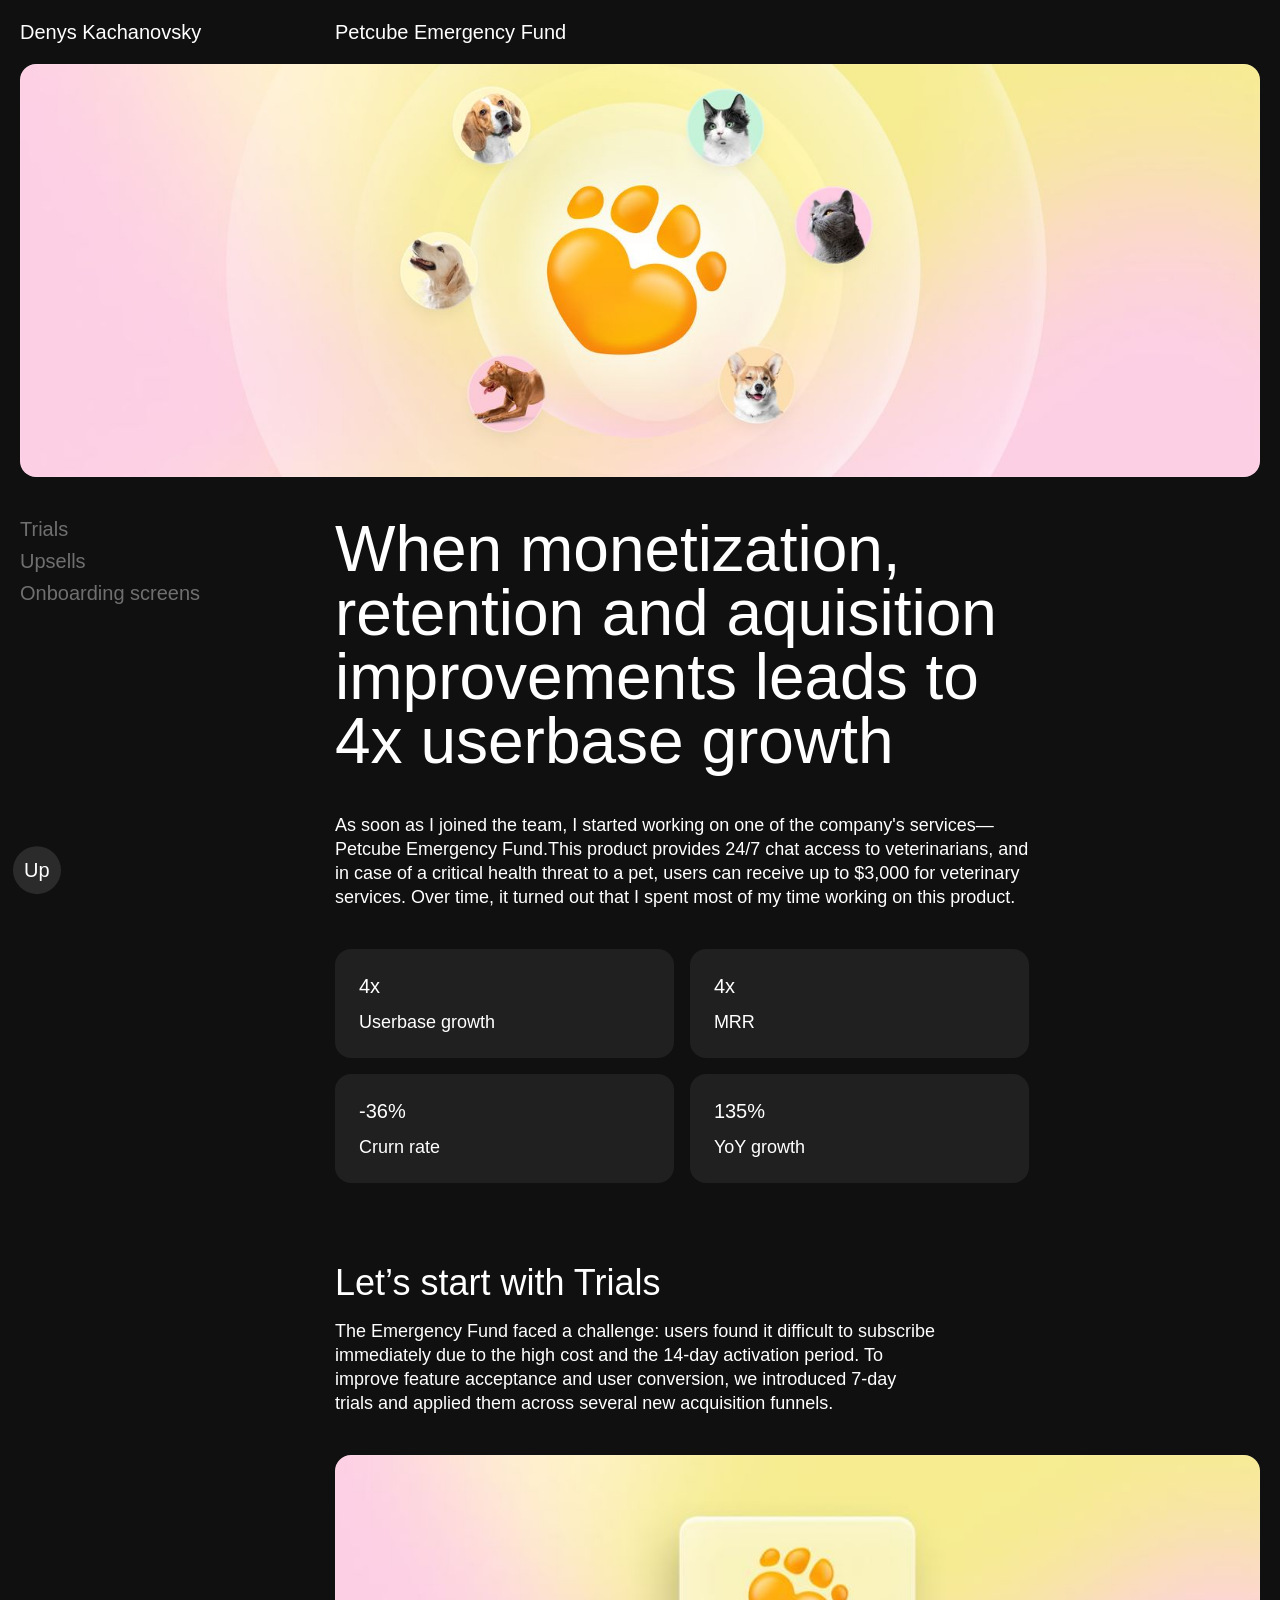
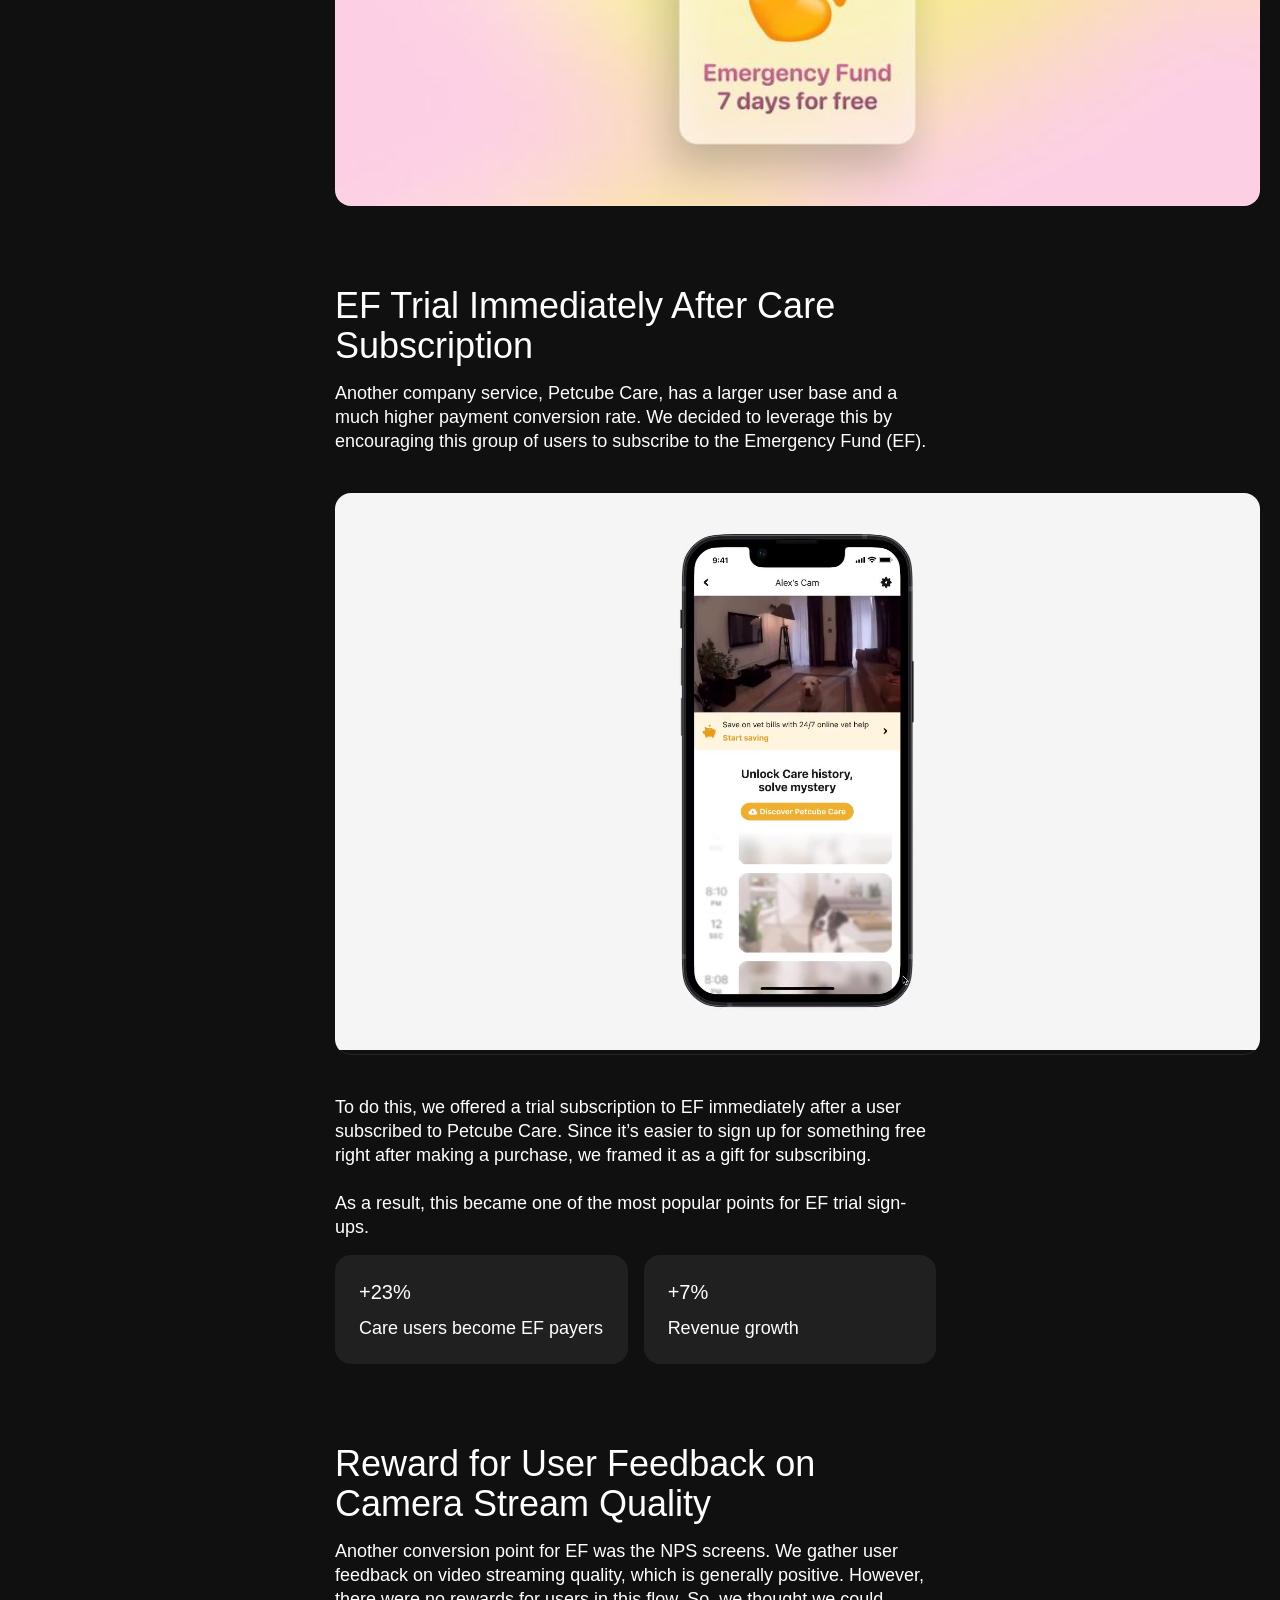
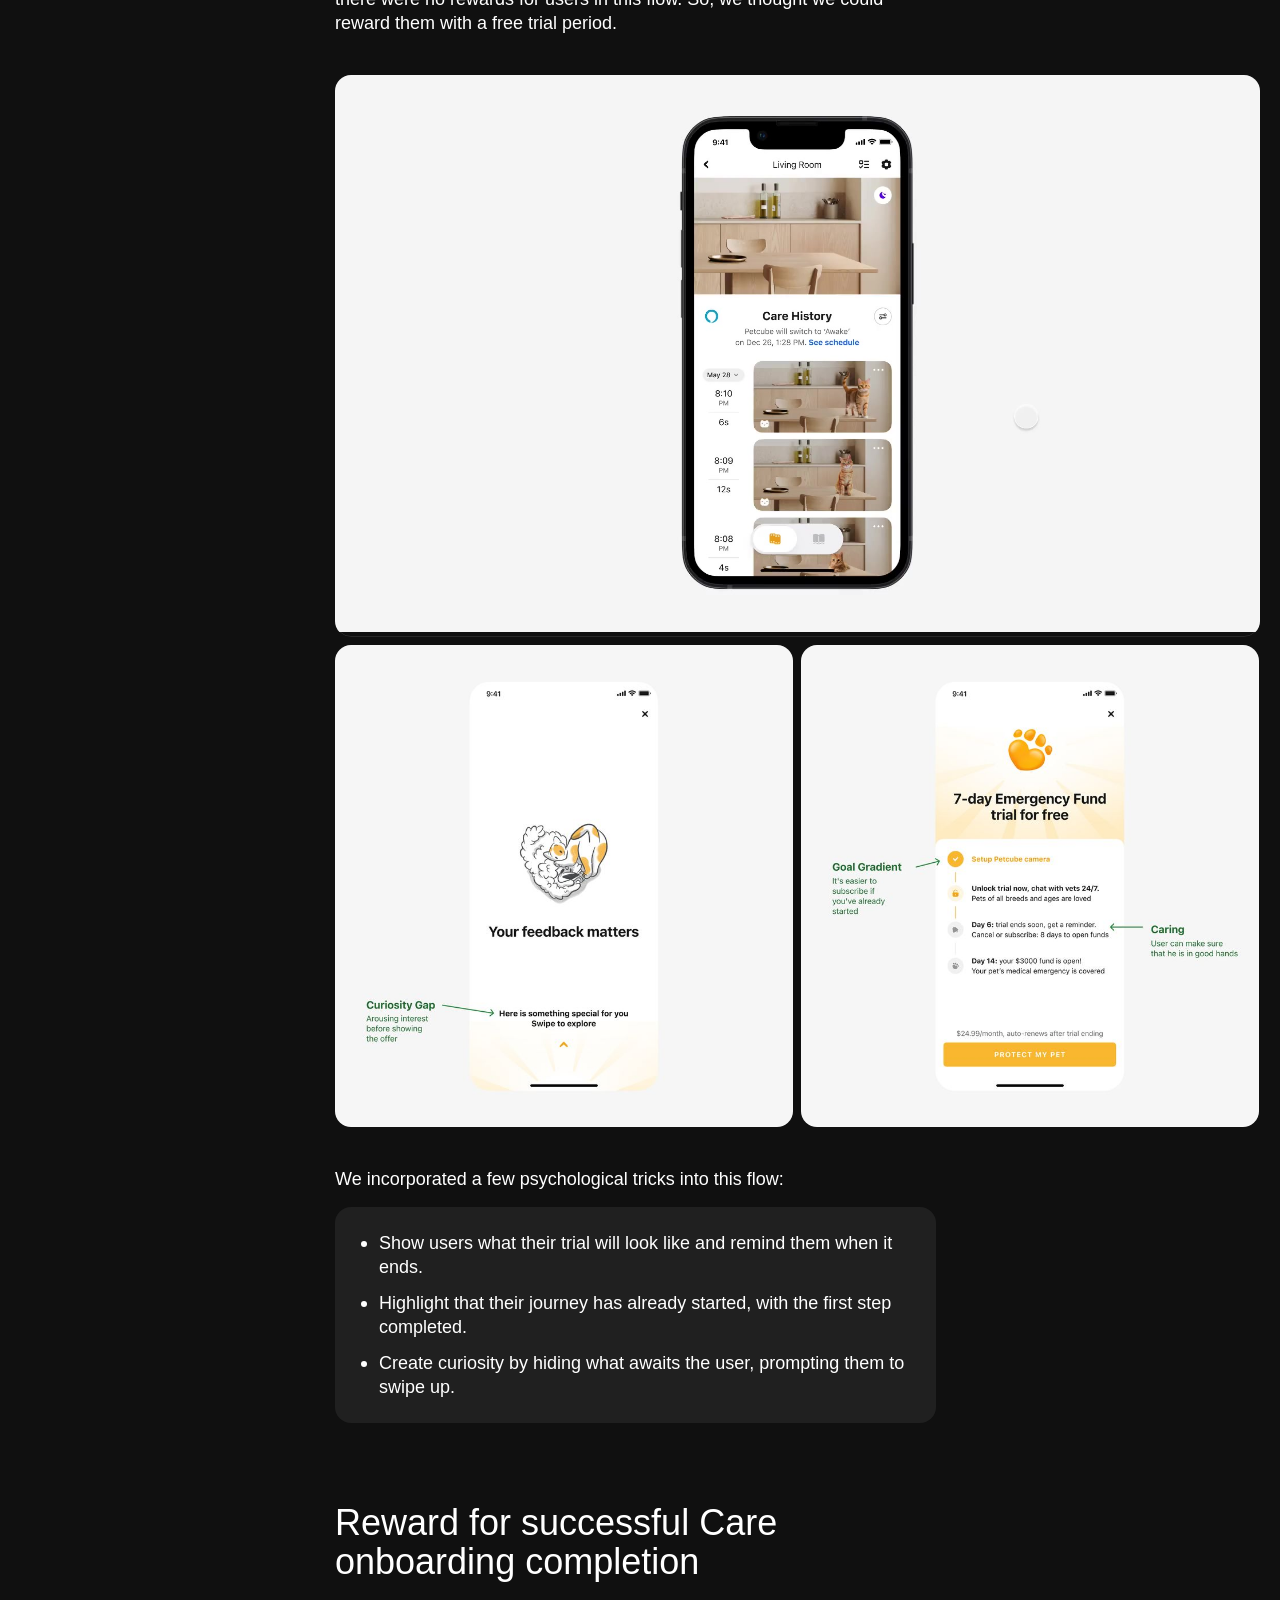
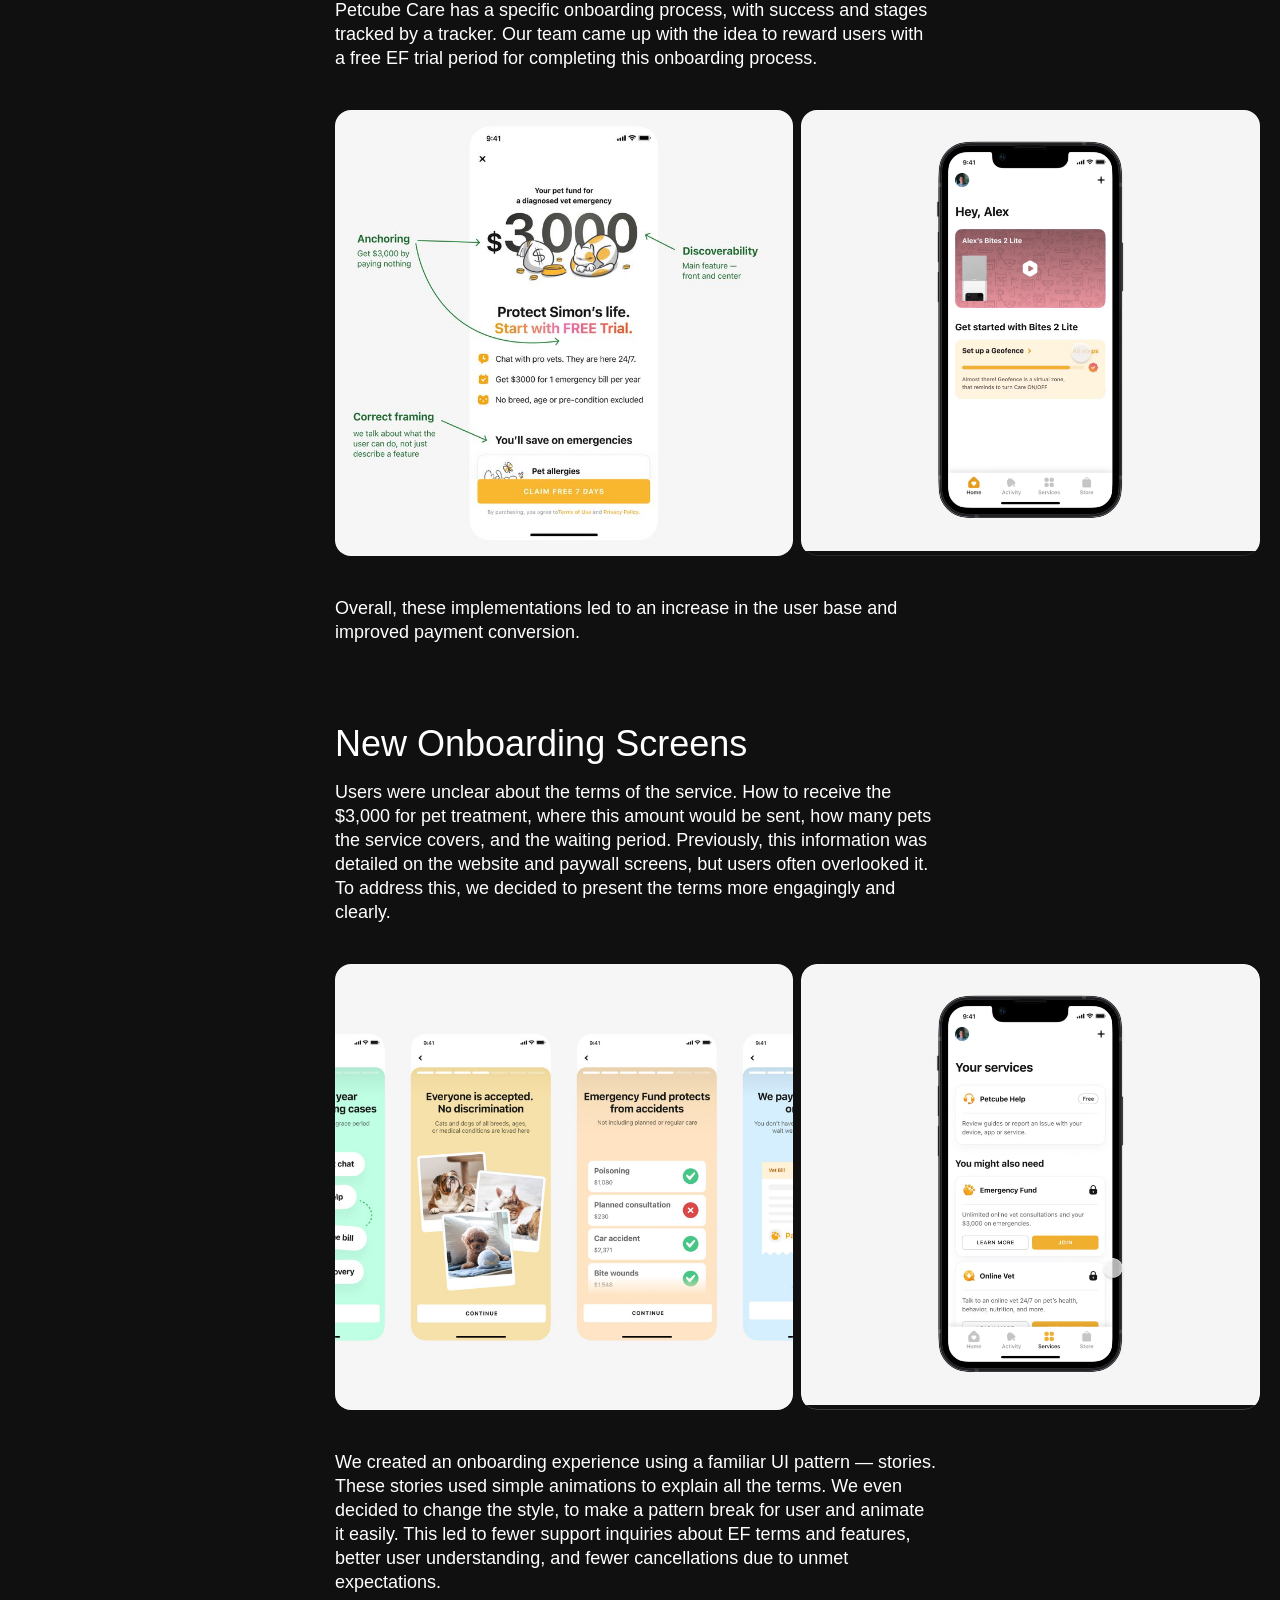
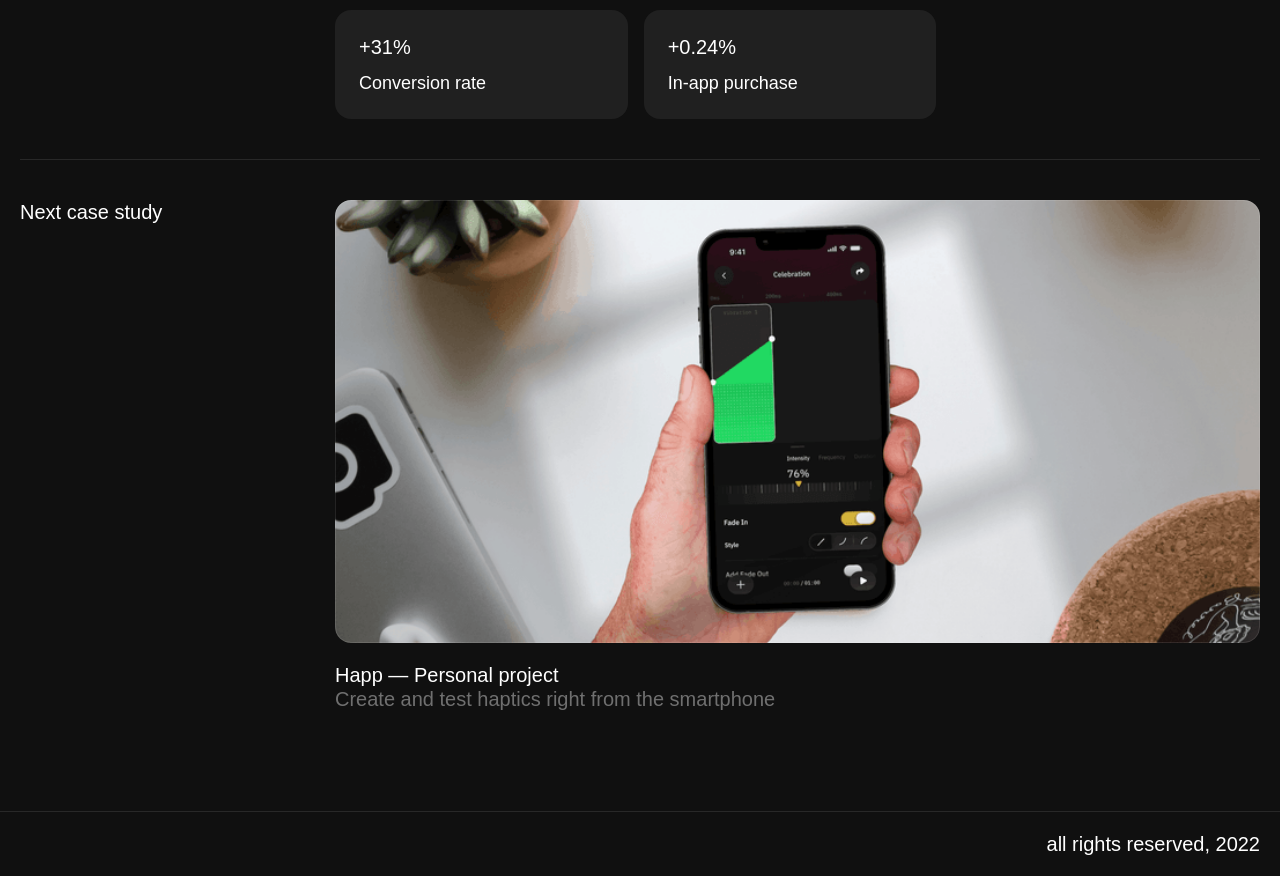
==== commit a09763f2: "Add water-ripple hover effect for pictures Moving the mouse over a picture sends ring waves through " ====
--- a/emergency-fund/index.html
+++ b/emergency-fund/index.html
@@ -9,6 +9,7 @@
 <link href="/assets/css/style.css" rel="stylesheet" type="text/css"/>
 <link href="/assets/css/custom.css" rel="stylesheet" type="text/css"/>
 <script>!function(o,c){var n=c.documentElement,t=" w-mod-";n.className+=t+"js",("ontouchstart"in o||o.DocumentTouch&&c instanceof DocumentTouch)&&(n.className+=t+"touch")}(window,document);</script>
+<script>setTimeout(function(){if(!window.__revealReady)document.documentElement.classList.add("reveal-failsafe")},4000);</script>
 </head>
-<body class="body"><div><section id="top" class="hero"><div class="con _2 w-container"><div class="w-row"><div class="w-col w-col-3"><div><a href="/" class="h3-low">Denys Kachanovsky</a></div></div><div class="w-col w-col-9"><div class="header _20"><div><div class="h3-low">Petcube Emergency Fund</div></div></div></div></div></div></section><div class="cover-sec"><img src="/assets/img/6683d888bad2f8e35c3b5396_Frame-2610164.jpg" loading="eager" sizes="(max-width: 3840px) 100vw, 3840px" srcset="/assets/img/6683d888bad2f8e35c3b5396_Frame-2610164-p-500.jpg 500w, /assets/img/6683d888bad2f8e35c3b5396_Frame-2610164-p-800.jpg 800w, /assets/img/6683d888bad2f8e35c3b5396_Frame-2610164-p-1080.jpg 1080w, /assets/img/6683d888bad2f8e35c3b5396_Frame-2610164-p-1600.jpg 1600w, /assets/img/6683d888bad2f8e35c3b5396_Frame-2610164-p-2000.jpg 2000w, /assets/img/6683d888bad2f8e35c3b5396_Frame-2610164-p-2600.jpg 2600w, /assets/img/6683d888bad2f8e35c3b5396_Frame-2610164-p-3200.jpg 3200w, /assets/img/6683d888bad2f8e35c3b5396_Frame-2610164.jpg 3840w" alt="" class="image-9"/></div><div class="intro-sec"><div class="con _2 w-container"><div class="hero-col w-row"><div class="column-5 w-col w-col-3"><div class="sticky"><a href="#s1" class="h3-low _50">Trials</a><a href="#s2" class="h3-low _50">Upsells</a><a href="#s3" class="h3-low _50">Onboarding screens</a></div></div><div class="column-7 w-col w-col-9"><div class="intro-wrapper"><h1 class="h1 white">When monetization, retention and aquisition improvements leads to 4x userbase growth</h1><p class="p">As soon as I joined the team, I started working on one of the company&#x27;s services—Petcube Emergency Fund.This product provides 24/7 chat access to veterinarians, and in case of a critical health threat to a pet, users can receive up to $3,000 for veterinary services. Over time, it turned out that I spent most of my time working on this product.<br/></p><div class="w-layout-grid"><div class="wrapper-grey"><p class="intro">4x<br/></p><p class="p _0">Userbase growth<br/></p></div><div class="wrapper-grey"><p class="intro">4x<br/></p><p class="p _0">MRR<br/></p></div><div class="wrapper-grey"><p class="intro">-36%<br/></p><p class="p _0">Crurn rate<br/></p></div><div class="wrapper-grey"><p class="intro">135%<br/></p><p class="p _0">YoY growth<br/></p></div></div></div><div id="s1" class="div-block-4"><div class="gr-item _2"><h2 class="h2 upper">Let’s start with Trials</h2><p class="p">The Emergency Fund faced a challenge: users found it difficult to subscribe immediately due to the high cost and the 14-day activation period. To improve feature acceptance and user conversion, we introduced 7-day trials and applied them across several new acquisition funnels.</p></div><img src="/assets/img/6683c68bee74e0af7443148b_Frame-2610152.jpg" loading="lazy" sizes="(max-width: 767px) 96vw, (max-width: 991px) 541px, 700px" srcset="/assets/img/6683c68bee74e0af7443148b_Frame-2610152-p-500.jpg 500w, /assets/img/6683c68bee74e0af7443148b_Frame-2610152-p-800.jpg 800w, /assets/img/6683c68bee74e0af7443148b_Frame-2610152-p-1080.jpg 1080w, /assets/img/6683c68bee74e0af7443148b_Frame-2610152-p-1600.jpg 1600w, /assets/img/6683c68bee74e0af7443148b_Frame-2610152-p-2000.jpg 2000w, /assets/img/6683c68bee74e0af7443148b_Frame-2610152-p-2600.jpg 2600w, /assets/img/6683c68bee74e0af7443148b_Frame-2610152-p-3200.jpg 3200w, /assets/img/6683c68bee74e0af7443148b_Frame-2610152.jpg 3680w" alt="" class="image"/></div><div id="s2" class="div-block-4"><div class="gr-item _2"><h2 class="h2 upper">EF Trial Immediately After Care Subscription</h2><p class="p">Another company service, Petcube Care, has a larger user base and a much higher payment conversion rate. We decided to leverage this by encouraging this group of users to subscribe to the Emergency Fund (EF).</p></div><div class="video-con"><div class="w-embed"><video src="/assets/video/emergency-fund-1.mp4" poster="/assets/video/emergency-fund-1.jpg" width="100%" loop="loop" muted="muted" playsinline="" autoplay="autoplay"></video></div></div><div class="gr-item _2"><p class="p">To do this, we offered a trial subscription to EF immediately after a user subscribed to Petcube Care. Since it’s easier to sign up for something free right after making a purchase, we framed it as a gift for subscribing.<br/><br/>As a result, this became one of the most popular points for EF trial sign-ups.</p><div class="w-layout-grid grid-2"><div class="wrapper-grey"><p class="intro">+23%<br/></p><p class="p _0">Care users become EF payers<br/></p></div><div class="wrapper-grey"><p class="intro">+7%<br/></p><p class="p _0">Revenue growth<br/></p></div></div></div></div><div class="div-block-4"><div class="gr-item _2"><h2 class="h2 upper">Reward for User Feedback on Camera Stream Quality</h2><p class="p">Another conversion point for EF was the NPS screens. We gather user feedback on video streaming quality, which is generally positive. However, there were no rewards for users in this flow. So, we thought we could reward them with a free trial period.</p></div><div class="div-block-6"><div class="video-con"><div class="w-embed"><video src="/assets/video/emergency-fund-2.mp4" poster="/assets/video/emergency-fund-2.jpg" width="100%" loop="loop" muted="muted" playsinline="" autoplay="autoplay"></video></div></div><div class="div-2col"><img src="/assets/img/6683cda033f73fbfcfc9d89b_Frame-2610154.jpg" loading="lazy" sizes="(max-width: 767px) 96vw, (max-width: 991px) 541px, 700px" srcset="/assets/img/6683cda033f73fbfcfc9d89b_Frame-2610154-p-500.jpg 500w, /assets/img/6683cda033f73fbfcfc9d89b_Frame-2610154-p-800.jpg 800w, /assets/img/6683cda033f73fbfcfc9d89b_Frame-2610154-p-1080.jpg 1080w, /assets/img/6683cda033f73fbfcfc9d89b_Frame-2610154-p-1600.jpg 1600w, /assets/img/6683cda033f73fbfcfc9d89b_Frame-2610154.jpg 1820w" alt="" class="image-13"/><img src="/assets/img/6683cda0c26442e4eeb82816_Frame-2610162.jpg" loading="lazy" sizes="(max-width: 767px) 96vw, (max-width: 991px) 541px, 700px" srcset="/assets/img/6683cda0c26442e4eeb82816_Frame-2610162-p-500.jpg 500w, /assets/img/6683cda0c26442e4eeb82816_Frame-2610162-p-800.jpg 800w, /assets/img/6683cda0c26442e4eeb82816_Frame-2610162-p-1080.jpg 1080w, /assets/img/6683cda0c26442e4eeb82816_Frame-2610162-p-1600.jpg 1600w, /assets/img/6683cda0c26442e4eeb82816_Frame-2610162.jpg 1820w" alt="" class="image-13"/></div></div><div class="gr-item _2"><p class="p">We incorporated a few psychological tricks into this flow:</p><div class="wrapper-grey"><ol role="list" class="list"><li class="list-item"><p class="p">Show users what their trial will look like and remind them when it ends.<br/></p></li><li class="list-item"><p class="p">Highlight that their journey has already started, with the first step completed.</p></li><li class="list-item"><p class="p">Create curiosity by hiding what awaits the user, prompting them to swipe up.<br/></p></li></ol></div></div></div><div class="div-block-4"><div class="gr-item _2"><h2 class="h2 upper">Reward for successful Care onboarding completion</h2><p class="p">Petcube Care has a specific onboarding process, with success and stages tracked by a tracker. Our team came up with the idea to reward users with a free EF trial period for completing this onboarding process.</p></div><div class="div-2col"><img src="/assets/img/6683d248f344a5767bddc551_Frame-2610156.jpg" loading="lazy" sizes="(max-width: 767px) 96vw, (max-width: 991px) 541px, 700px" srcset="/assets/img/6683d248f344a5767bddc551_Frame-2610156-p-500.jpg 500w, /assets/img/6683d248f344a5767bddc551_Frame-2610156-p-800.jpg 800w, /assets/img/6683d248f344a5767bddc551_Frame-2610156-p-1080.jpg 1080w, /assets/img/6683d248f344a5767bddc551_Frame-2610156-p-1600.jpg 1600w, /assets/img/6683d248f344a5767bddc551_Frame-2610156.jpg 1820w" alt="" class="image-13"/><div class="video-con"><div class="w-embed"><video src="/assets/video/emergency-fund-3.mp4" poster="/assets/video/emergency-fund-3.jpg" width="100%" loop="loop" muted="muted" playsinline="" autoplay="autoplay"></video></div></div></div><div class="gr-item _2"><p class="p">Overall, these implementations led to an increase in the user base and improved payment conversion.</p></div></div><div id="s3" class="div-block-4"><div class="gr-item _2"><h2 class="h2 upper">New Onboarding Screens</h2><p class="p">Users were unclear about the terms of the service. How to receive the $3,000 for pet treatment, where this amount would be sent, how many pets the service covers, and the waiting period. Previously, this information was detailed on the website and paywall screens, but users often overlooked it. To address this, we decided to present the terms more engagingly and clearly.</p></div><div class="div-2col"><img src="/assets/img/6683193981352903b3d8e80e_Frame-2610149.jpg" loading="lazy" sizes="100vw" srcset="/assets/img/6683193981352903b3d8e80e_Frame-2610149-p-500.jpg 500w, /assets/img/6683193981352903b3d8e80e_Frame-2610149-p-800.jpg 800w, /assets/img/6683193981352903b3d8e80e_Frame-2610149-p-1080.jpg 1080w, /assets/img/6683193981352903b3d8e80e_Frame-2610149-p-1600.jpg 1600w, /assets/img/6683193981352903b3d8e80e_Frame-2610149-p-2000.jpg 2000w, /assets/img/6683193981352903b3d8e80e_Frame-2610149-p-2600.jpg 2600w, /assets/img/6683193981352903b3d8e80e_Frame-2610149.jpg 2730w" alt="" class="image-13"/><div class="video-con"><div class="video-con"><div class="w-embed"><video src="/assets/video/emergency-fund-4.mp4" poster="/assets/video/emergency-fund-4.jpg" width="100%" loop="loop" muted="muted" playsinline="" autoplay="autoplay"></video></div></div></div></div><div class="gr-item _2"><p class="p">We created an onboarding experience using a familiar UI pattern — stories. These stories used simple animations to explain all the terms. We even decided to change the style, to make a pattern break for user and animate it easily. This led to fewer support inquiries about EF terms and features, better user understanding, and fewer cancellations due to unmet expectations.</p><div class="w-layout-grid grid-2"><div class="wrapper-grey"><p class="intro">+31%<br/></p><p class="p _0">Conversion rate<br/></p></div><div class="wrapper-grey"><p class="intro">+0.24%<br/></p><p class="p _0">In-app purchase<br/></p></div></div></div></div></div></div><div class="divider"></div><div class="hero-col w-row"><div class="column-5 w-col w-col-3"><a href="#" class="h3-low">Next case study</a></div><div class="column-7 w-col w-col-9"><a href="/happ/" class="project-item w-inline-block"><div class="project-image"><img src="/assets/img/6ab4191809488609a7263a54_Frame-PNG-Compression.png" loading="lazy" sizes="(max-width: 767px) 96vw, (max-width: 991px) 541px, 700px" srcset="/assets/img/6ab4191809488609a7263a54_Frame-PNG-Compression-p-500.png 500w, /assets/img/6ab4191809488609a7263a54_Frame-PNG-Compression-p-800.png 800w, /assets/img/6ab4191809488609a7263a54_Frame-PNG-Compression-p-1080.png 1080w, /assets/img/6ab4191809488609a7263a54_Frame-PNG-Compression-p-1600.png 1600w, /assets/img/6ab4191809488609a7263a54_Frame-PNG-Compression-p-2000.png 2000w, /assets/img/6ab4191809488609a7263a54_Frame-PNG-Compression-p-2600.png 2600w, /assets/img/6ab4191809488609a7263a54_Frame-PNG-Compression-p-3200.png 3200w, /assets/img/6ab4191809488609a7263a54_Frame-PNG-Compression.png 4180w" alt="" class="cover-img"/></div><div class="project-desc"><div class="h3-low">Happ — Personal project</div><div class="h3-low _50">Create and test haptics right from the smartphone</div></div></a></div></div></div></div></div><footer class="footer"><div class="copy"><div class="h3-low">all rights reserved, 2022</div></div></footer><a href="#top" class="up w-inline-block"><div class="h3-low">Up</div></a><script src="/assets/js/main.js" defer></script></body>
+<body class="body"><div><section id="top" class="hero"><div class="con _2 w-container"><div class="w-row"><div class="w-col w-col-3"><div data-reveal><a href="/" class="h3-low">Denys Kachanovsky</a></div></div><div class="w-col w-col-9"><div data-reveal class="header _20"><div><div class="h3-low">Petcube Emergency Fund</div></div></div></div></div></div></section><div class="cover-sec"><img data-reveal src="/assets/img/6683d888bad2f8e35c3b5396_Frame-2610164.jpg" loading="eager" sizes="(max-width: 3840px) 100vw, 3840px" srcset="/assets/img/6683d888bad2f8e35c3b5396_Frame-2610164-p-500.jpg 500w, /assets/img/6683d888bad2f8e35c3b5396_Frame-2610164-p-800.jpg 800w, /assets/img/6683d888bad2f8e35c3b5396_Frame-2610164-p-1080.jpg 1080w, /assets/img/6683d888bad2f8e35c3b5396_Frame-2610164-p-1600.jpg 1600w, /assets/img/6683d888bad2f8e35c3b5396_Frame-2610164-p-2000.jpg 2000w, /assets/img/6683d888bad2f8e35c3b5396_Frame-2610164-p-2600.jpg 2600w, /assets/img/6683d888bad2f8e35c3b5396_Frame-2610164-p-3200.jpg 3200w, /assets/img/6683d888bad2f8e35c3b5396_Frame-2610164.jpg 3840w" alt="" class="image-9"/></div><div class="intro-sec"><div class="con _2 w-container"><div class="hero-col w-row"><div class="column-5 w-col w-col-3"><div class="sticky"><a href="#s1" class="h3-low _50">Trials</a><a href="#s2" class="h3-low _50">Upsells</a><a href="#s3" class="h3-low _50">Onboarding screens</a></div></div><div class="column-7 w-col w-col-9"><div class="intro-wrapper"><h1 data-reveal class="h1 white">When monetization, retention and aquisition improvements leads to 4x userbase growth</h1><p data-reveal class="p">As soon as I joined the team, I started working on one of the company&#x27;s services—Petcube Emergency Fund.This product provides 24/7 chat access to veterinarians, and in case of a critical health threat to a pet, users can receive up to $3,000 for veterinary services. Over time, it turned out that I spent most of my time working on this product.<br/></p><div class="w-layout-grid"><div data-reveal class="wrapper-grey"><p class="intro">4x<br/></p><p class="p _0">Userbase growth<br/></p></div><div data-reveal class="wrapper-grey"><p class="intro">4x<br/></p><p class="p _0">MRR<br/></p></div><div data-reveal class="wrapper-grey"><p class="intro">-36%<br/></p><p class="p _0">Crurn rate<br/></p></div><div data-reveal class="wrapper-grey"><p class="intro">135%<br/></p><p class="p _0">YoY growth<br/></p></div></div></div><div id="s1" class="div-block-4"><div data-reveal class="gr-item _2"><h2 class="h2 upper">Let’s start with Trials</h2><p class="p">The Emergency Fund faced a challenge: users found it difficult to subscribe immediately due to the high cost and the 14-day activation period. To improve feature acceptance and user conversion, we introduced 7-day trials and applied them across several new acquisition funnels.</p></div><img data-reveal src="/assets/img/6683c68bee74e0af7443148b_Frame-2610152.jpg" loading="lazy" sizes="(max-width: 767px) 96vw, (max-width: 991px) 541px, 700px" srcset="/assets/img/6683c68bee74e0af7443148b_Frame-2610152-p-500.jpg 500w, /assets/img/6683c68bee74e0af7443148b_Frame-2610152-p-800.jpg 800w, /assets/img/6683c68bee74e0af7443148b_Frame-2610152-p-1080.jpg 1080w, /assets/img/6683c68bee74e0af7443148b_Frame-2610152-p-1600.jpg 1600w, /assets/img/6683c68bee74e0af7443148b_Frame-2610152-p-2000.jpg 2000w, /assets/img/6683c68bee74e0af7443148b_Frame-2610152-p-2600.jpg 2600w, /assets/img/6683c68bee74e0af7443148b_Frame-2610152-p-3200.jpg 3200w, /assets/img/6683c68bee74e0af7443148b_Frame-2610152.jpg 3680w" alt="" class="image"/></div><div id="s2" class="div-block-4"><div data-reveal class="gr-item _2"><h2 class="h2 upper">EF Trial Immediately After Care Subscription</h2><p class="p">Another company service, Petcube Care, has a larger user base and a much higher payment conversion rate. We decided to leverage this by encouraging this group of users to subscribe to the Emergency Fund (EF).</p></div><div data-reveal class="video-con"><div class="w-embed"><video src="/assets/video/emergency-fund-1.mp4" poster="/assets/video/emergency-fund-1.jpg" width="100%" loop="loop" muted="muted" playsinline="" autoplay="autoplay"></video></div></div><div data-reveal class="gr-item _2"><p class="p">To do this, we offered a trial subscription to EF immediately after a user subscribed to Petcube Care. Since it’s easier to sign up for something free right after making a purchase, we framed it as a gift for subscribing.<br/><br/>As a result, this became one of the most popular points for EF trial sign-ups.</p><div class="w-layout-grid grid-2"><div class="wrapper-grey"><p class="intro">+23%<br/></p><p class="p _0">Care users become EF payers<br/></p></div><div class="wrapper-grey"><p class="intro">+7%<br/></p><p class="p _0">Revenue growth<br/></p></div></div></div></div><div class="div-block-4"><div data-reveal class="gr-item _2"><h2 class="h2 upper">Reward for User Feedback on Camera Stream Quality</h2><p class="p">Another conversion point for EF was the NPS screens. We gather user feedback on video streaming quality, which is generally positive. However, there were no rewards for users in this flow. So, we thought we could reward them with a free trial period.</p></div><div class="div-block-6"><div data-reveal class="video-con"><div class="w-embed"><video src="/assets/video/emergency-fund-2.mp4" poster="/assets/video/emergency-fund-2.jpg" width="100%" loop="loop" muted="muted" playsinline="" autoplay="autoplay"></video></div></div><div class="div-2col"><img data-reveal src="/assets/img/6683cda033f73fbfcfc9d89b_Frame-2610154.jpg" loading="lazy" sizes="(max-width: 767px) 96vw, (max-width: 991px) 541px, 700px" srcset="/assets/img/6683cda033f73fbfcfc9d89b_Frame-2610154-p-500.jpg 500w, /assets/img/6683cda033f73fbfcfc9d89b_Frame-2610154-p-800.jpg 800w, /assets/img/6683cda033f73fbfcfc9d89b_Frame-2610154-p-1080.jpg 1080w, /assets/img/6683cda033f73fbfcfc9d89b_Frame-2610154-p-1600.jpg 1600w, /assets/img/6683cda033f73fbfcfc9d89b_Frame-2610154.jpg 1820w" alt="" class="image-13"/><img data-reveal src="/assets/img/6683cda0c26442e4eeb82816_Frame-2610162.jpg" loading="lazy" sizes="(max-width: 767px) 96vw, (max-width: 991px) 541px, 700px" srcset="/assets/img/6683cda0c26442e4eeb82816_Frame-2610162-p-500.jpg 500w, /assets/img/6683cda0c26442e4eeb82816_Frame-2610162-p-800.jpg 800w, /assets/img/6683cda0c26442e4eeb82816_Frame-2610162-p-1080.jpg 1080w, /assets/img/6683cda0c26442e4eeb82816_Frame-2610162-p-1600.jpg 1600w, /assets/img/6683cda0c26442e4eeb82816_Frame-2610162.jpg 1820w" alt="" class="image-13"/></div></div><div data-reveal class="gr-item _2"><p class="p">We incorporated a few psychological tricks into this flow:</p><div class="wrapper-grey"><ol role="list" class="list"><li class="list-item"><p class="p">Show users what their trial will look like and remind them when it ends.<br/></p></li><li class="list-item"><p class="p">Highlight that their journey has already started, with the first step completed.</p></li><li class="list-item"><p class="p">Create curiosity by hiding what awaits the user, prompting them to swipe up.<br/></p></li></ol></div></div></div><div class="div-block-4"><div data-reveal class="gr-item _2"><h2 class="h2 upper">Reward for successful Care onboarding completion</h2><p class="p">Petcube Care has a specific onboarding process, with success and stages tracked by a tracker. Our team came up with the idea to reward users with a free EF trial period for completing this onboarding process.</p></div><div class="div-2col"><img data-reveal src="/assets/img/6683d248f344a5767bddc551_Frame-2610156.jpg" loading="lazy" sizes="(max-width: 767px) 96vw, (max-width: 991px) 541px, 700px" srcset="/assets/img/6683d248f344a5767bddc551_Frame-2610156-p-500.jpg 500w, /assets/img/6683d248f344a5767bddc551_Frame-2610156-p-800.jpg 800w, /assets/img/6683d248f344a5767bddc551_Frame-2610156-p-1080.jpg 1080w, /assets/img/6683d248f344a5767bddc551_Frame-2610156-p-1600.jpg 1600w, /assets/img/6683d248f344a5767bddc551_Frame-2610156.jpg 1820w" alt="" class="image-13"/><div data-reveal class="video-con"><div class="w-embed"><video src="/assets/video/emergency-fund-3.mp4" poster="/assets/video/emergency-fund-3.jpg" width="100%" loop="loop" muted="muted" playsinline="" autoplay="autoplay"></video></div></div></div><div data-reveal class="gr-item _2"><p class="p">Overall, these implementations led to an increase in the user base and improved payment conversion.</p></div></div><div id="s3" class="div-block-4"><div data-reveal class="gr-item _2"><h2 class="h2 upper">New Onboarding Screens</h2><p class="p">Users were unclear about the terms of the service. How to receive the $3,000 for pet treatment, where this amount would be sent, how many pets the service covers, and the waiting period. Previously, this information was detailed on the website and paywall screens, but users often overlooked it. To address this, we decided to present the terms more engagingly and clearly.</p></div><div class="div-2col"><img data-reveal src="/assets/img/6683193981352903b3d8e80e_Frame-2610149.jpg" loading="lazy" sizes="100vw" srcset="/assets/img/6683193981352903b3d8e80e_Frame-2610149-p-500.jpg 500w, /assets/img/6683193981352903b3d8e80e_Frame-2610149-p-800.jpg 800w, /assets/img/6683193981352903b3d8e80e_Frame-2610149-p-1080.jpg 1080w, /assets/img/6683193981352903b3d8e80e_Frame-2610149-p-1600.jpg 1600w, /assets/img/6683193981352903b3d8e80e_Frame-2610149-p-2000.jpg 2000w, /assets/img/6683193981352903b3d8e80e_Frame-2610149-p-2600.jpg 2600w, /assets/img/6683193981352903b3d8e80e_Frame-2610149.jpg 2730w" alt="" class="image-13"/><div data-reveal class="video-con"><div class="video-con"><div class="w-embed"><video src="/assets/video/emergency-fund-4.mp4" poster="/assets/video/emergency-fund-4.jpg" width="100%" loop="loop" muted="muted" playsinline="" autoplay="autoplay"></video></div></div></div></div><div data-reveal class="gr-item _2"><p class="p">We created an onboarding experience using a familiar UI pattern — stories. These stories used simple animations to explain all the terms. We even decided to change the style, to make a pattern break for user and animate it easily. This led to fewer support inquiries about EF terms and features, better user understanding, and fewer cancellations due to unmet expectations.</p><div class="w-layout-grid grid-2"><div class="wrapper-grey"><p class="intro">+31%<br/></p><p class="p _0">Conversion rate<br/></p></div><div class="wrapper-grey"><p class="intro">+0.24%<br/></p><p class="p _0">In-app purchase<br/></p></div></div></div></div></div></div><div class="divider"></div><div class="hero-col w-row"><div class="column-5 w-col w-col-3"><a data-reveal href="#" class="h3-low">Next case study</a></div><div class="column-7 w-col w-col-9"><a data-reveal href="/happ/" class="project-item w-inline-block"><div class="project-image"><img src="/assets/img/6ab4191809488609a7263a54_Frame-PNG-Compression.png" loading="lazy" sizes="(max-width: 767px) 96vw, (max-width: 991px) 541px, 700px" srcset="/assets/img/6ab4191809488609a7263a54_Frame-PNG-Compression-p-500.png 500w, /assets/img/6ab4191809488609a7263a54_Frame-PNG-Compression-p-800.png 800w, /assets/img/6ab4191809488609a7263a54_Frame-PNG-Compression-p-1080.png 1080w, /assets/img/6ab4191809488609a7263a54_Frame-PNG-Compression-p-1600.png 1600w, /assets/img/6ab4191809488609a7263a54_Frame-PNG-Compression-p-2000.png 2000w, /assets/img/6ab4191809488609a7263a54_Frame-PNG-Compression-p-2600.png 2600w, /assets/img/6ab4191809488609a7263a54_Frame-PNG-Compression-p-3200.png 3200w, /assets/img/6ab4191809488609a7263a54_Frame-PNG-Compression.png 4180w" alt="" class="cover-img"/></div><div class="project-desc"><div class="h3-low">Happ — Personal project</div><div class="h3-low _50">Create and test haptics right from the smartphone</div></div></a></div></div></div></div></div><footer class="footer"><div class="copy"><div class="h3-low">all rights reserved, 2022</div></div></footer><a href="#top" class="up w-inline-block"><div class="h3-low">Up</div></a><script src="/assets/js/main.js" defer></script><script src="/assets/js/trail.js" defer></script><script src="/assets/js/ripple.js" defer></script></body>
 </html>
--- a/assets/css/custom.css
+++ b/assets/css/custom.css
@@ -17,6 +17,24 @@
     filter 800ms cubic-bezier(0.16, 1, 0.3, 1);
 }
 
+/* After the animation has finished main.js adds .is-done: back to the plain element
+   (no transform/filter left behind, so no extra GPU layers and no stacking-context side effects). */
+.w-mod-js [data-reveal].is-done {
+  opacity: 1;
+  transform: none;
+  filter: none;
+  transition: none;
+}
+
+/* If main.js never runs (blocked / failed to load), the <head> failsafe adds this class after 4s
+   so that nothing stays invisible. */
+.reveal-failsafe [data-reveal] {
+  opacity: 1 !important;
+  transform: none !important;
+  filter: none !important;
+  transition: none !important;
+}
+
 @media (prefers-reduced-motion: reduce) {
   .w-mod-js [data-reveal],
   .w-mod-js [data-reveal].is-revealed {
@@ -26,3 +44,64 @@
     transition: none;
   }
 }
+
+/* "Up" button on case pages: starts hidden below its place (main.js slides it in on scroll). */
+.w-mod-js .up {
+  transform: translate3d(0, 121px, 0);
+}
+
+.reveal-failsafe .up {
+  transform: none !important;
+}
+
+/* keep the button above the cursor trail and the ripple layer */
+.up {
+  z-index: 10001;
+}
+
+@media (prefers-reduced-motion: reduce) {
+  .w-mod-js .up { transform: none; }
+}
+
+/* Side navigation on case pages: the link of the section being read is white (.w--current is set by
+   main.js; its colour comes from style.css). Webflow only animates the change TO white,
+   so give the links the same 0.2s transition for fading back to grey too. */
+.sticky .h3-low._50 {
+  transition: color 0.2s ease-in;
+}
+
+/* ---- Thin stroke around pictures and videos --------------------------------------------
+   1px, white at 10% opacity, drawn INSIDE the edge (like an inside stroke in Figma), so sizes and
+   layout do not change. Change the colour/opacity here. To switch the stroke off for videos,
+   delete `.video-con::after` and `.w-background-video::after` from the selector lists. */
+:root {
+  --media-stroke: rgba(255, 255, 255, 0.1);
+}
+
+/* pictures placed directly on the page (case pages): outline follows the 16px corner radius */
+img.image,
+img.image-13,
+img.image-half,
+img.image-9 {
+  outline: 1px solid var(--media-stroke);
+  outline-offset: -1px;
+}
+
+/* case cards and videos clip their content (overflow: hidden, hover zoom, object-fit),
+   so the stroke is an overlay that stays put while the picture inside moves */
+.project-image,
+.video-con,
+.w-background-video {
+  position: relative;
+}
+
+.project-image::after,
+.video-con::after,
+.w-background-video::after {
+  content: "";
+  position: absolute;
+  inset: 0;
+  border: 1px solid var(--media-stroke);
+  border-radius: inherit;
+  pointer-events: none;
+}
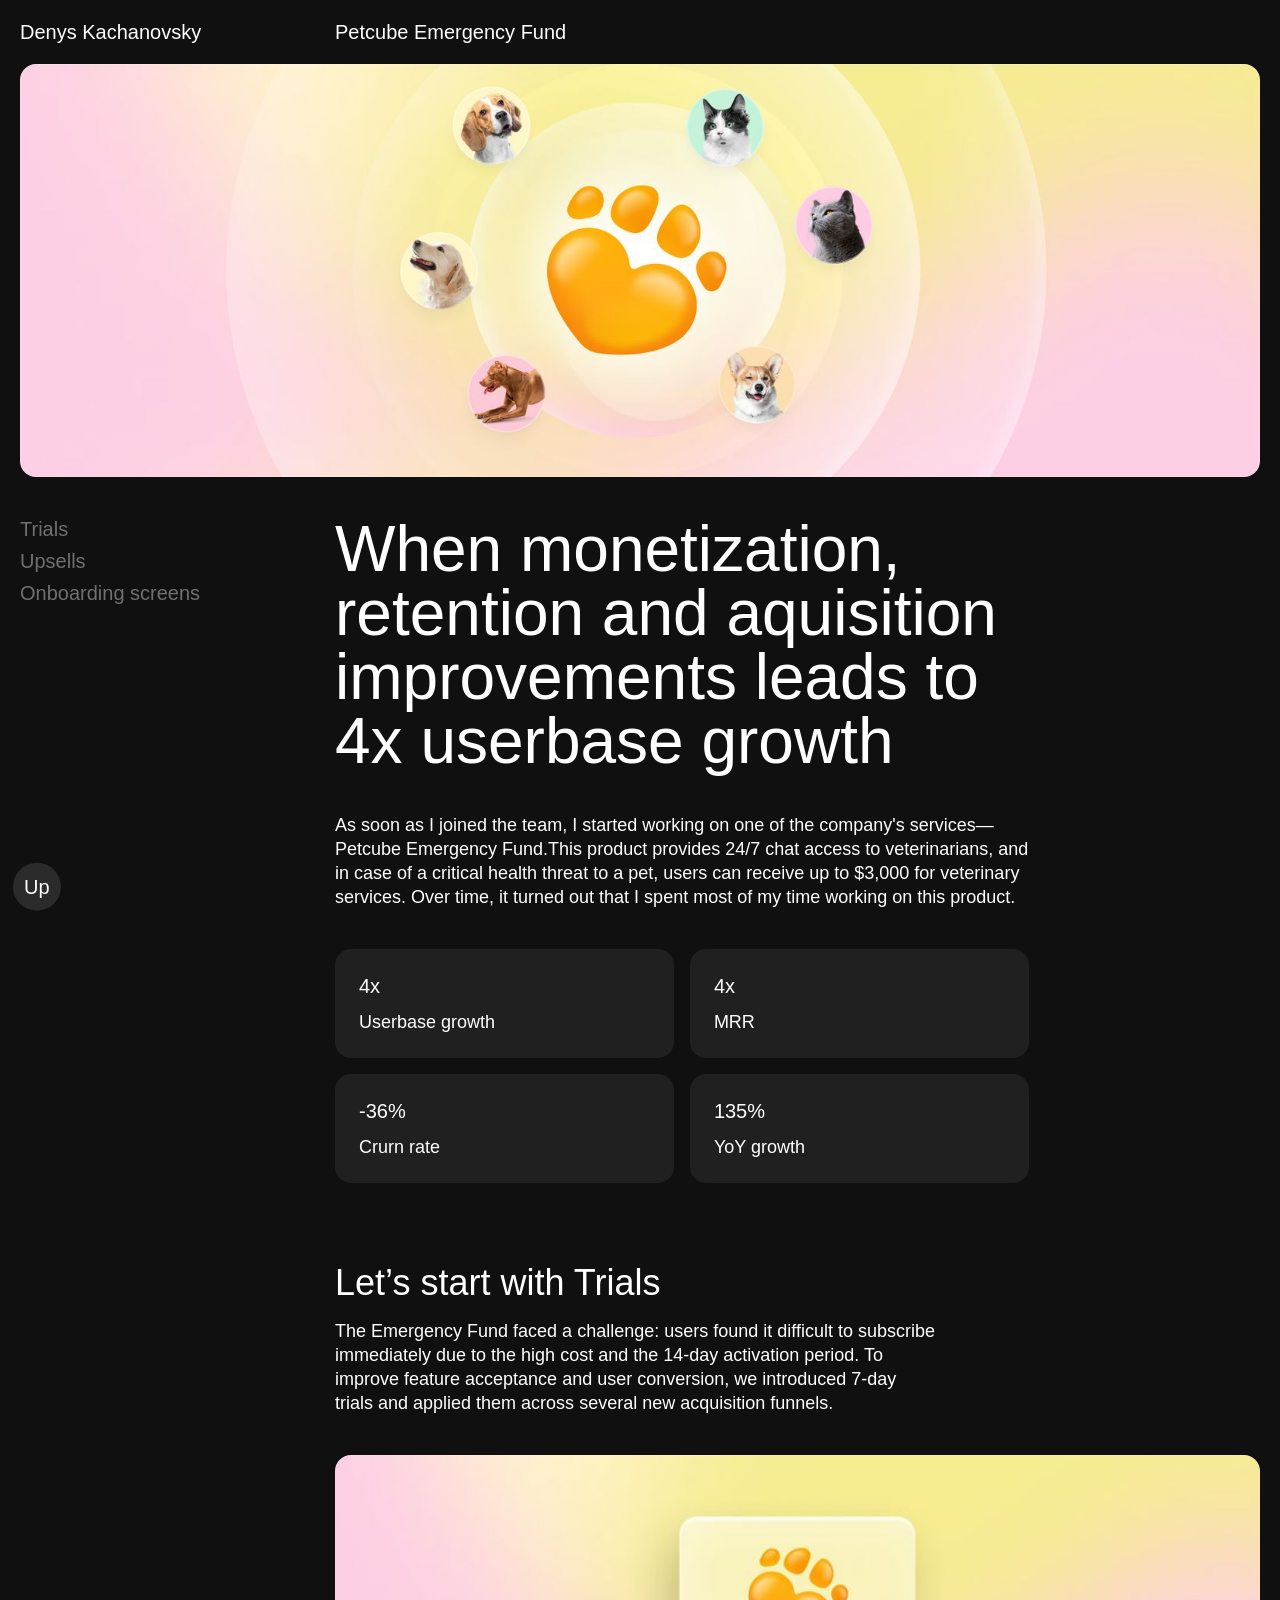
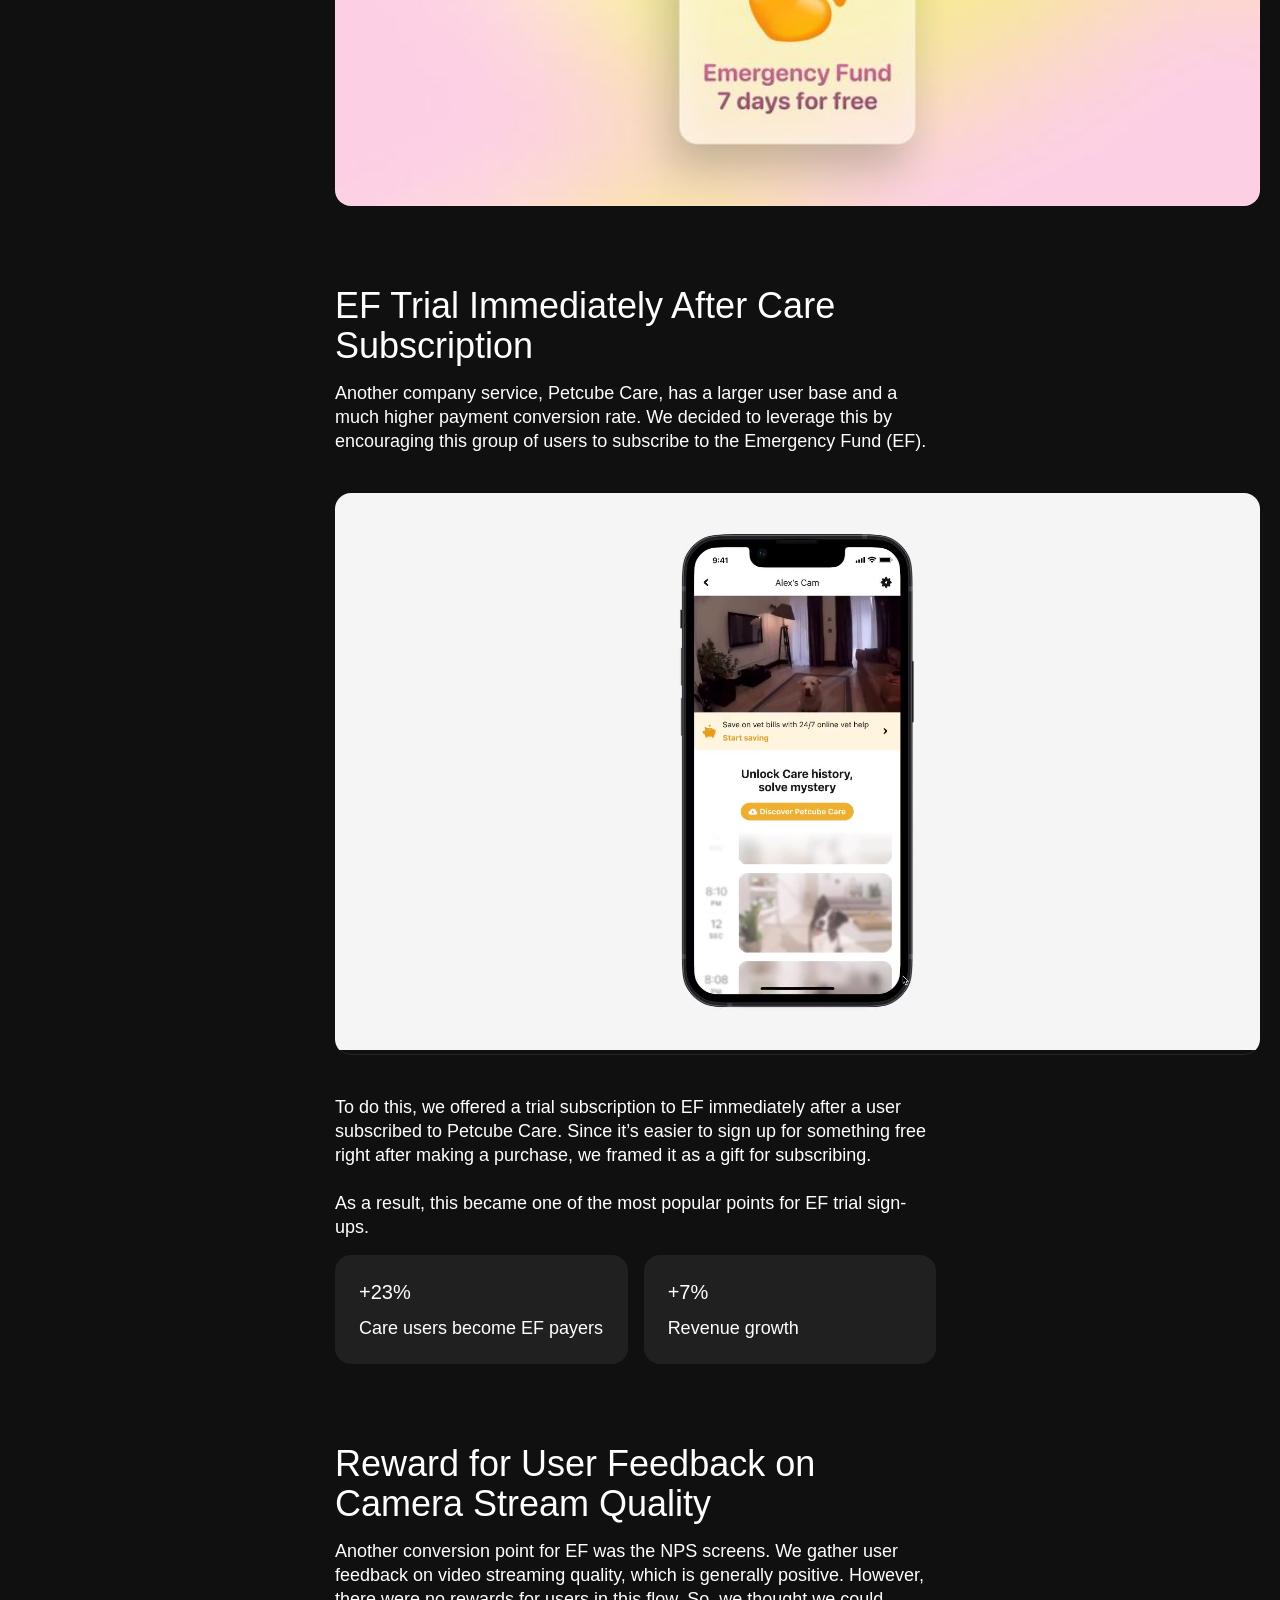
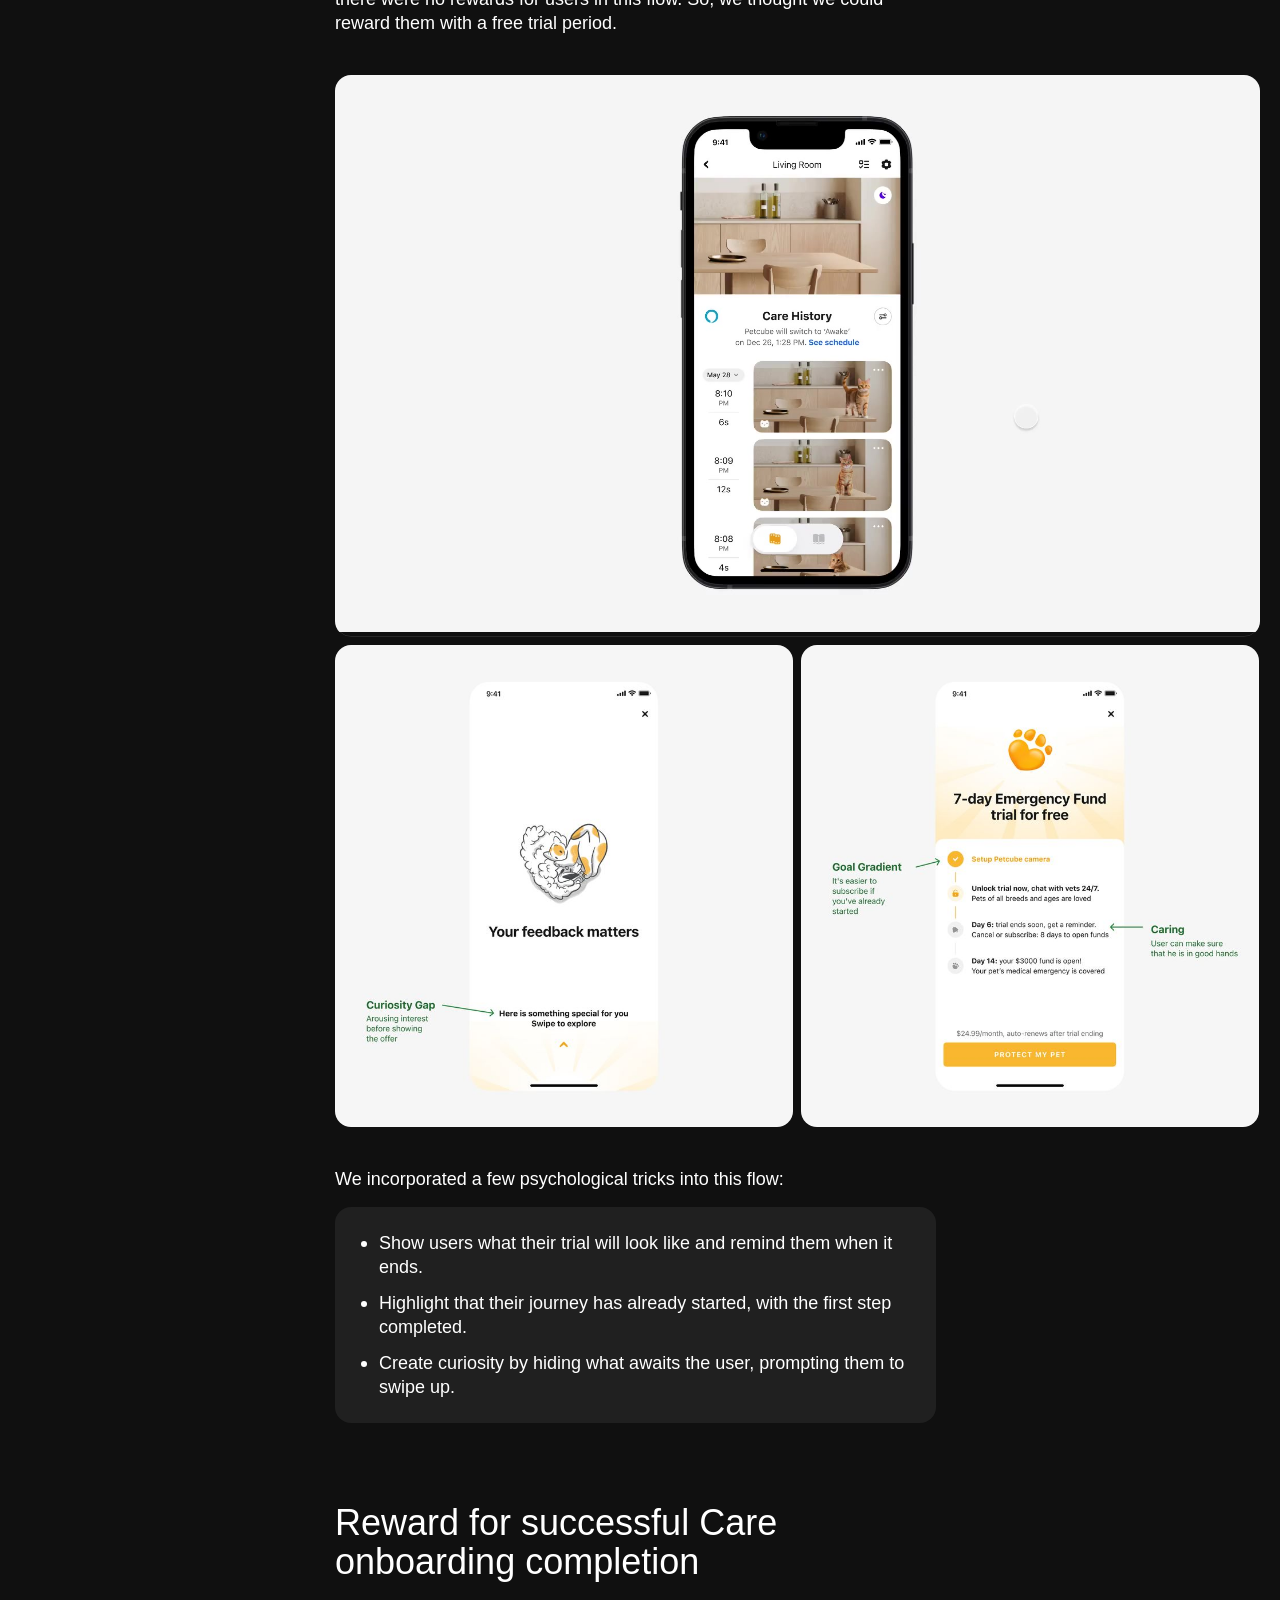
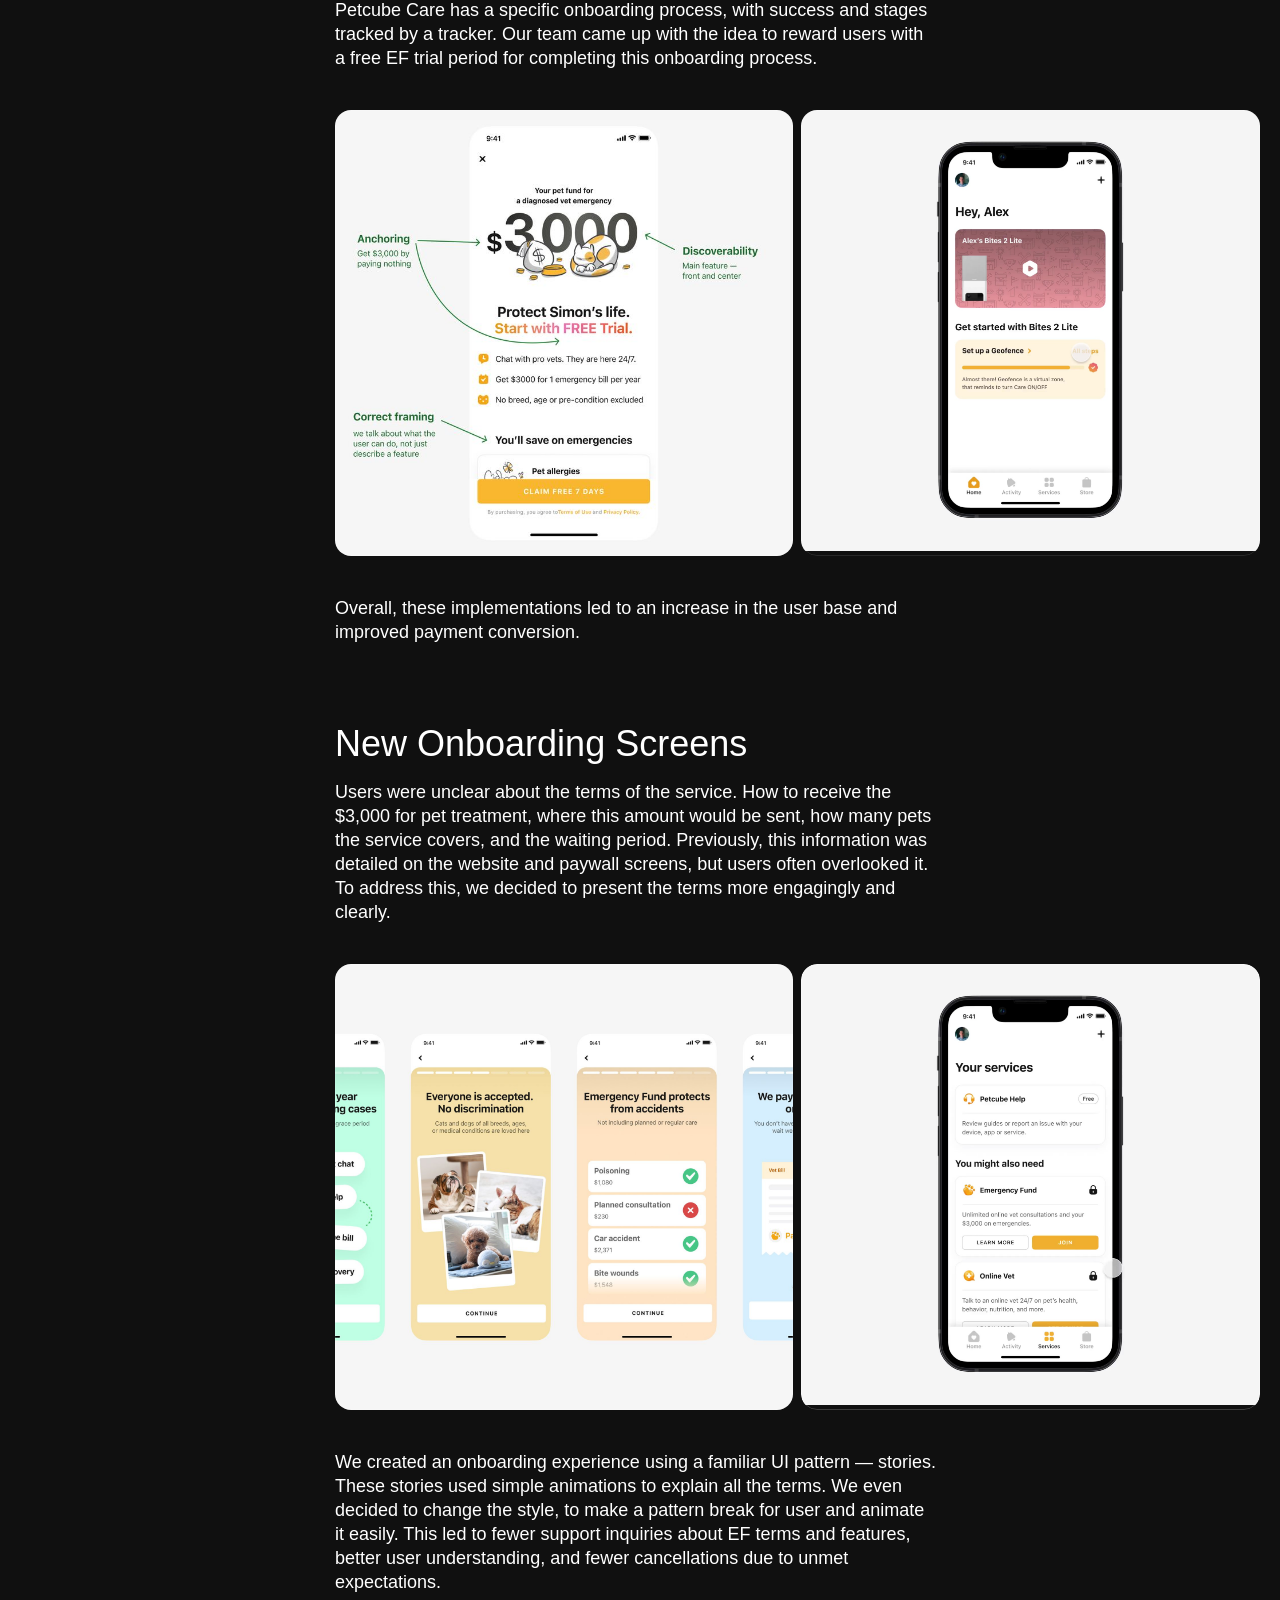
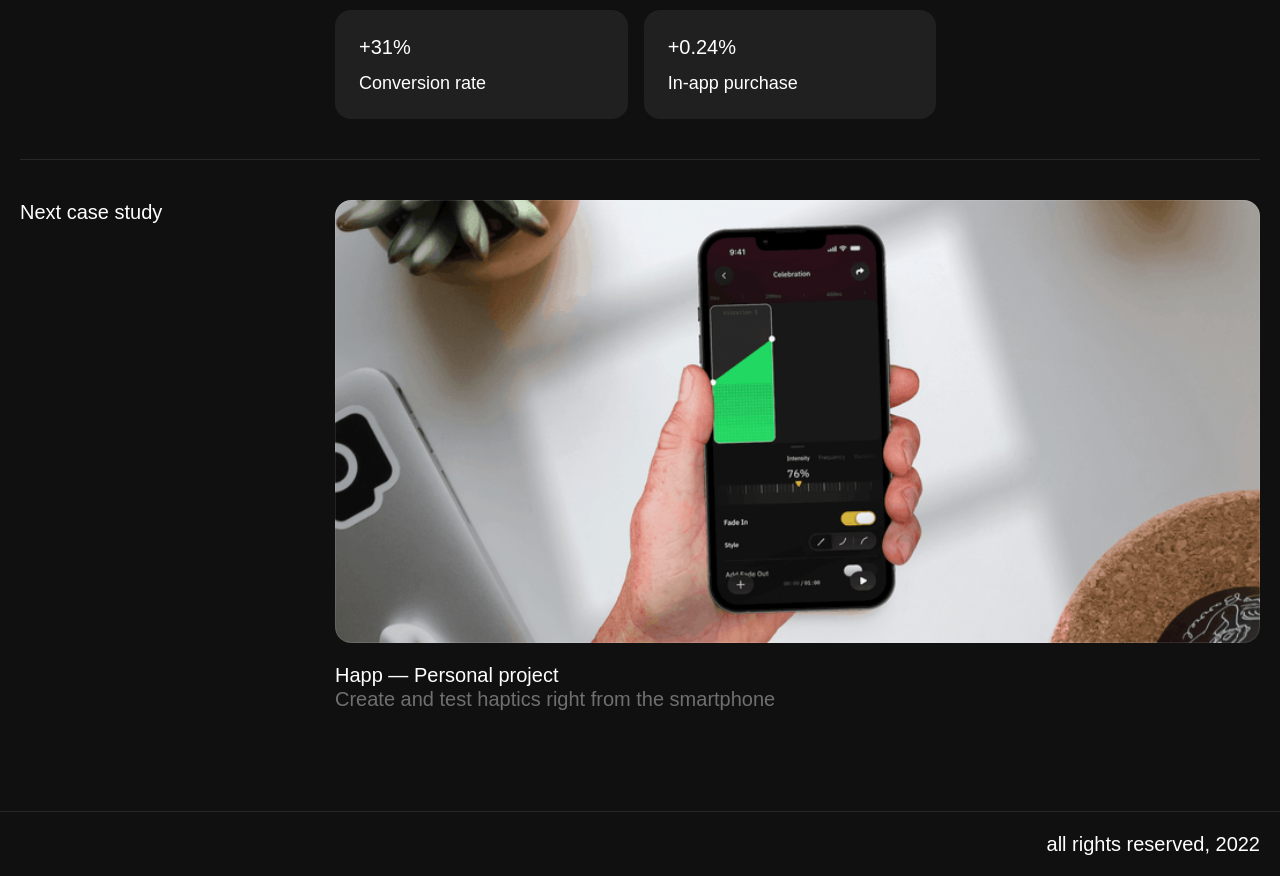
==== commit 27328bc2: "Remove the cursor trail (line and dot) The water-ripple effect on pictures is enough; the line and t" ====
--- a/emergency-fund/index.html
+++ b/emergency-fund/index.html
@@ -11,5 +11,5 @@
 <script>!function(o,c){var n=c.documentElement,t=" w-mod-";n.className+=t+"js",("ontouchstart"in o||o.DocumentTouch&&c instanceof DocumentTouch)&&(n.className+=t+"touch")}(window,document);</script>
 <script>setTimeout(function(){if(!window.__revealReady)document.documentElement.classList.add("reveal-failsafe")},4000);</script>
 </head>
-<body class="body"><div><section id="top" class="hero"><div class="con _2 w-container"><div class="w-row"><div class="w-col w-col-3"><div data-reveal><a href="/" class="h3-low">Denys Kachanovsky</a></div></div><div class="w-col w-col-9"><div data-reveal class="header _20"><div><div class="h3-low">Petcube Emergency Fund</div></div></div></div></div></div></section><div class="cover-sec"><img data-reveal src="/assets/img/6683d888bad2f8e35c3b5396_Frame-2610164.jpg" loading="eager" sizes="(max-width: 3840px) 100vw, 3840px" srcset="/assets/img/6683d888bad2f8e35c3b5396_Frame-2610164-p-500.jpg 500w, /assets/img/6683d888bad2f8e35c3b5396_Frame-2610164-p-800.jpg 800w, /assets/img/6683d888bad2f8e35c3b5396_Frame-2610164-p-1080.jpg 1080w, /assets/img/6683d888bad2f8e35c3b5396_Frame-2610164-p-1600.jpg 1600w, /assets/img/6683d888bad2f8e35c3b5396_Frame-2610164-p-2000.jpg 2000w, /assets/img/6683d888bad2f8e35c3b5396_Frame-2610164-p-2600.jpg 2600w, /assets/img/6683d888bad2f8e35c3b5396_Frame-2610164-p-3200.jpg 3200w, /assets/img/6683d888bad2f8e35c3b5396_Frame-2610164.jpg 3840w" alt="" class="image-9"/></div><div class="intro-sec"><div class="con _2 w-container"><div class="hero-col w-row"><div class="column-5 w-col w-col-3"><div class="sticky"><a href="#s1" class="h3-low _50">Trials</a><a href="#s2" class="h3-low _50">Upsells</a><a href="#s3" class="h3-low _50">Onboarding screens</a></div></div><div class="column-7 w-col w-col-9"><div class="intro-wrapper"><h1 data-reveal class="h1 white">When monetization, retention and aquisition improvements leads to 4x userbase growth</h1><p data-reveal class="p">As soon as I joined the team, I started working on one of the company&#x27;s services—Petcube Emergency Fund.This product provides 24/7 chat access to veterinarians, and in case of a critical health threat to a pet, users can receive up to $3,000 for veterinary services. Over time, it turned out that I spent most of my time working on this product.<br/></p><div class="w-layout-grid"><div data-reveal class="wrapper-grey"><p class="intro">4x<br/></p><p class="p _0">Userbase growth<br/></p></div><div data-reveal class="wrapper-grey"><p class="intro">4x<br/></p><p class="p _0">MRR<br/></p></div><div data-reveal class="wrapper-grey"><p class="intro">-36%<br/></p><p class="p _0">Crurn rate<br/></p></div><div data-reveal class="wrapper-grey"><p class="intro">135%<br/></p><p class="p _0">YoY growth<br/></p></div></div></div><div id="s1" class="div-block-4"><div data-reveal class="gr-item _2"><h2 class="h2 upper">Let’s start with Trials</h2><p class="p">The Emergency Fund faced a challenge: users found it difficult to subscribe immediately due to the high cost and the 14-day activation period. To improve feature acceptance and user conversion, we introduced 7-day trials and applied them across several new acquisition funnels.</p></div><img data-reveal src="/assets/img/6683c68bee74e0af7443148b_Frame-2610152.jpg" loading="lazy" sizes="(max-width: 767px) 96vw, (max-width: 991px) 541px, 700px" srcset="/assets/img/6683c68bee74e0af7443148b_Frame-2610152-p-500.jpg 500w, /assets/img/6683c68bee74e0af7443148b_Frame-2610152-p-800.jpg 800w, /assets/img/6683c68bee74e0af7443148b_Frame-2610152-p-1080.jpg 1080w, /assets/img/6683c68bee74e0af7443148b_Frame-2610152-p-1600.jpg 1600w, /assets/img/6683c68bee74e0af7443148b_Frame-2610152-p-2000.jpg 2000w, /assets/img/6683c68bee74e0af7443148b_Frame-2610152-p-2600.jpg 2600w, /assets/img/6683c68bee74e0af7443148b_Frame-2610152-p-3200.jpg 3200w, /assets/img/6683c68bee74e0af7443148b_Frame-2610152.jpg 3680w" alt="" class="image"/></div><div id="s2" class="div-block-4"><div data-reveal class="gr-item _2"><h2 class="h2 upper">EF Trial Immediately After Care Subscription</h2><p class="p">Another company service, Petcube Care, has a larger user base and a much higher payment conversion rate. We decided to leverage this by encouraging this group of users to subscribe to the Emergency Fund (EF).</p></div><div data-reveal class="video-con"><div class="w-embed"><video src="/assets/video/emergency-fund-1.mp4" poster="/assets/video/emergency-fund-1.jpg" width="100%" loop="loop" muted="muted" playsinline="" autoplay="autoplay"></video></div></div><div data-reveal class="gr-item _2"><p class="p">To do this, we offered a trial subscription to EF immediately after a user subscribed to Petcube Care. Since it’s easier to sign up for something free right after making a purchase, we framed it as a gift for subscribing.<br/><br/>As a result, this became one of the most popular points for EF trial sign-ups.</p><div class="w-layout-grid grid-2"><div class="wrapper-grey"><p class="intro">+23%<br/></p><p class="p _0">Care users become EF payers<br/></p></div><div class="wrapper-grey"><p class="intro">+7%<br/></p><p class="p _0">Revenue growth<br/></p></div></div></div></div><div class="div-block-4"><div data-reveal class="gr-item _2"><h2 class="h2 upper">Reward for User Feedback on Camera Stream Quality</h2><p class="p">Another conversion point for EF was the NPS screens. We gather user feedback on video streaming quality, which is generally positive. However, there were no rewards for users in this flow. So, we thought we could reward them with a free trial period.</p></div><div class="div-block-6"><div data-reveal class="video-con"><div class="w-embed"><video src="/assets/video/emergency-fund-2.mp4" poster="/assets/video/emergency-fund-2.jpg" width="100%" loop="loop" muted="muted" playsinline="" autoplay="autoplay"></video></div></div><div class="div-2col"><img data-reveal src="/assets/img/6683cda033f73fbfcfc9d89b_Frame-2610154.jpg" loading="lazy" sizes="(max-width: 767px) 96vw, (max-width: 991px) 541px, 700px" srcset="/assets/img/6683cda033f73fbfcfc9d89b_Frame-2610154-p-500.jpg 500w, /assets/img/6683cda033f73fbfcfc9d89b_Frame-2610154-p-800.jpg 800w, /assets/img/6683cda033f73fbfcfc9d89b_Frame-2610154-p-1080.jpg 1080w, /assets/img/6683cda033f73fbfcfc9d89b_Frame-2610154-p-1600.jpg 1600w, /assets/img/6683cda033f73fbfcfc9d89b_Frame-2610154.jpg 1820w" alt="" class="image-13"/><img data-reveal src="/assets/img/6683cda0c26442e4eeb82816_Frame-2610162.jpg" loading="lazy" sizes="(max-width: 767px) 96vw, (max-width: 991px) 541px, 700px" srcset="/assets/img/6683cda0c26442e4eeb82816_Frame-2610162-p-500.jpg 500w, /assets/img/6683cda0c26442e4eeb82816_Frame-2610162-p-800.jpg 800w, /assets/img/6683cda0c26442e4eeb82816_Frame-2610162-p-1080.jpg 1080w, /assets/img/6683cda0c26442e4eeb82816_Frame-2610162-p-1600.jpg 1600w, /assets/img/6683cda0c26442e4eeb82816_Frame-2610162.jpg 1820w" alt="" class="image-13"/></div></div><div data-reveal class="gr-item _2"><p class="p">We incorporated a few psychological tricks into this flow:</p><div class="wrapper-grey"><ol role="list" class="list"><li class="list-item"><p class="p">Show users what their trial will look like and remind them when it ends.<br/></p></li><li class="list-item"><p class="p">Highlight that their journey has already started, with the first step completed.</p></li><li class="list-item"><p class="p">Create curiosity by hiding what awaits the user, prompting them to swipe up.<br/></p></li></ol></div></div></div><div class="div-block-4"><div data-reveal class="gr-item _2"><h2 class="h2 upper">Reward for successful Care onboarding completion</h2><p class="p">Petcube Care has a specific onboarding process, with success and stages tracked by a tracker. Our team came up with the idea to reward users with a free EF trial period for completing this onboarding process.</p></div><div class="div-2col"><img data-reveal src="/assets/img/6683d248f344a5767bddc551_Frame-2610156.jpg" loading="lazy" sizes="(max-width: 767px) 96vw, (max-width: 991px) 541px, 700px" srcset="/assets/img/6683d248f344a5767bddc551_Frame-2610156-p-500.jpg 500w, /assets/img/6683d248f344a5767bddc551_Frame-2610156-p-800.jpg 800w, /assets/img/6683d248f344a5767bddc551_Frame-2610156-p-1080.jpg 1080w, /assets/img/6683d248f344a5767bddc551_Frame-2610156-p-1600.jpg 1600w, /assets/img/6683d248f344a5767bddc551_Frame-2610156.jpg 1820w" alt="" class="image-13"/><div data-reveal class="video-con"><div class="w-embed"><video src="/assets/video/emergency-fund-3.mp4" poster="/assets/video/emergency-fund-3.jpg" width="100%" loop="loop" muted="muted" playsinline="" autoplay="autoplay"></video></div></div></div><div data-reveal class="gr-item _2"><p class="p">Overall, these implementations led to an increase in the user base and improved payment conversion.</p></div></div><div id="s3" class="div-block-4"><div data-reveal class="gr-item _2"><h2 class="h2 upper">New Onboarding Screens</h2><p class="p">Users were unclear about the terms of the service. How to receive the $3,000 for pet treatment, where this amount would be sent, how many pets the service covers, and the waiting period. Previously, this information was detailed on the website and paywall screens, but users often overlooked it. To address this, we decided to present the terms more engagingly and clearly.</p></div><div class="div-2col"><img data-reveal src="/assets/img/6683193981352903b3d8e80e_Frame-2610149.jpg" loading="lazy" sizes="100vw" srcset="/assets/img/6683193981352903b3d8e80e_Frame-2610149-p-500.jpg 500w, /assets/img/6683193981352903b3d8e80e_Frame-2610149-p-800.jpg 800w, /assets/img/6683193981352903b3d8e80e_Frame-2610149-p-1080.jpg 1080w, /assets/img/6683193981352903b3d8e80e_Frame-2610149-p-1600.jpg 1600w, /assets/img/6683193981352903b3d8e80e_Frame-2610149-p-2000.jpg 2000w, /assets/img/6683193981352903b3d8e80e_Frame-2610149-p-2600.jpg 2600w, /assets/img/6683193981352903b3d8e80e_Frame-2610149.jpg 2730w" alt="" class="image-13"/><div data-reveal class="video-con"><div class="video-con"><div class="w-embed"><video src="/assets/video/emergency-fund-4.mp4" poster="/assets/video/emergency-fund-4.jpg" width="100%" loop="loop" muted="muted" playsinline="" autoplay="autoplay"></video></div></div></div></div><div data-reveal class="gr-item _2"><p class="p">We created an onboarding experience using a familiar UI pattern — stories. These stories used simple animations to explain all the terms. We even decided to change the style, to make a pattern break for user and animate it easily. This led to fewer support inquiries about EF terms and features, better user understanding, and fewer cancellations due to unmet expectations.</p><div class="w-layout-grid grid-2"><div class="wrapper-grey"><p class="intro">+31%<br/></p><p class="p _0">Conversion rate<br/></p></div><div class="wrapper-grey"><p class="intro">+0.24%<br/></p><p class="p _0">In-app purchase<br/></p></div></div></div></div></div></div><div class="divider"></div><div class="hero-col w-row"><div class="column-5 w-col w-col-3"><a data-reveal href="#" class="h3-low">Next case study</a></div><div class="column-7 w-col w-col-9"><a data-reveal href="/happ/" class="project-item w-inline-block"><div class="project-image"><img src="/assets/img/6ab4191809488609a7263a54_Frame-PNG-Compression.png" loading="lazy" sizes="(max-width: 767px) 96vw, (max-width: 991px) 541px, 700px" srcset="/assets/img/6ab4191809488609a7263a54_Frame-PNG-Compression-p-500.png 500w, /assets/img/6ab4191809488609a7263a54_Frame-PNG-Compression-p-800.png 800w, /assets/img/6ab4191809488609a7263a54_Frame-PNG-Compression-p-1080.png 1080w, /assets/img/6ab4191809488609a7263a54_Frame-PNG-Compression-p-1600.png 1600w, /assets/img/6ab4191809488609a7263a54_Frame-PNG-Compression-p-2000.png 2000w, /assets/img/6ab4191809488609a7263a54_Frame-PNG-Compression-p-2600.png 2600w, /assets/img/6ab4191809488609a7263a54_Frame-PNG-Compression-p-3200.png 3200w, /assets/img/6ab4191809488609a7263a54_Frame-PNG-Compression.png 4180w" alt="" class="cover-img"/></div><div class="project-desc"><div class="h3-low">Happ — Personal project</div><div class="h3-low _50">Create and test haptics right from the smartphone</div></div></a></div></div></div></div></div><footer class="footer"><div class="copy"><div class="h3-low">all rights reserved, 2022</div></div></footer><a href="#top" class="up w-inline-block"><div class="h3-low">Up</div></a><script src="/assets/js/main.js" defer></script><script src="/assets/js/trail.js" defer></script><script src="/assets/js/ripple.js" defer></script></body>
+<body class="body"><div><section id="top" class="hero"><div class="con _2 w-container"><div class="w-row"><div class="w-col w-col-3"><div data-reveal><a href="/" class="h3-low">Denys Kachanovsky</a></div></div><div class="w-col w-col-9"><div data-reveal class="header _20"><div><div class="h3-low">Petcube Emergency Fund</div></div></div></div></div></div></section><div class="cover-sec"><img data-reveal src="/assets/img/6683d888bad2f8e35c3b5396_Frame-2610164.jpg" loading="eager" sizes="(max-width: 3840px) 100vw, 3840px" srcset="/assets/img/6683d888bad2f8e35c3b5396_Frame-2610164-p-500.jpg 500w, /assets/img/6683d888bad2f8e35c3b5396_Frame-2610164-p-800.jpg 800w, /assets/img/6683d888bad2f8e35c3b5396_Frame-2610164-p-1080.jpg 1080w, /assets/img/6683d888bad2f8e35c3b5396_Frame-2610164-p-1600.jpg 1600w, /assets/img/6683d888bad2f8e35c3b5396_Frame-2610164-p-2000.jpg 2000w, /assets/img/6683d888bad2f8e35c3b5396_Frame-2610164-p-2600.jpg 2600w, /assets/img/6683d888bad2f8e35c3b5396_Frame-2610164-p-3200.jpg 3200w, /assets/img/6683d888bad2f8e35c3b5396_Frame-2610164.jpg 3840w" alt="" class="image-9"/></div><div class="intro-sec"><div class="con _2 w-container"><div class="hero-col w-row"><div class="column-5 w-col w-col-3"><div class="sticky"><a href="#s1" class="h3-low _50">Trials</a><a href="#s2" class="h3-low _50">Upsells</a><a href="#s3" class="h3-low _50">Onboarding screens</a></div></div><div class="column-7 w-col w-col-9"><div class="intro-wrapper"><h1 data-reveal class="h1 white">When monetization, retention and aquisition improvements leads to 4x userbase growth</h1><p data-reveal class="p">As soon as I joined the team, I started working on one of the company&#x27;s services—Petcube Emergency Fund.This product provides 24/7 chat access to veterinarians, and in case of a critical health threat to a pet, users can receive up to $3,000 for veterinary services. Over time, it turned out that I spent most of my time working on this product.<br/></p><div class="w-layout-grid"><div data-reveal class="wrapper-grey"><p class="intro">4x<br/></p><p class="p _0">Userbase growth<br/></p></div><div data-reveal class="wrapper-grey"><p class="intro">4x<br/></p><p class="p _0">MRR<br/></p></div><div data-reveal class="wrapper-grey"><p class="intro">-36%<br/></p><p class="p _0">Crurn rate<br/></p></div><div data-reveal class="wrapper-grey"><p class="intro">135%<br/></p><p class="p _0">YoY growth<br/></p></div></div></div><div id="s1" class="div-block-4"><div data-reveal class="gr-item _2"><h2 class="h2 upper">Let’s start with Trials</h2><p class="p">The Emergency Fund faced a challenge: users found it difficult to subscribe immediately due to the high cost and the 14-day activation period. To improve feature acceptance and user conversion, we introduced 7-day trials and applied them across several new acquisition funnels.</p></div><img data-reveal src="/assets/img/6683c68bee74e0af7443148b_Frame-2610152.jpg" loading="lazy" sizes="(max-width: 767px) 96vw, (max-width: 991px) 541px, 700px" srcset="/assets/img/6683c68bee74e0af7443148b_Frame-2610152-p-500.jpg 500w, /assets/img/6683c68bee74e0af7443148b_Frame-2610152-p-800.jpg 800w, /assets/img/6683c68bee74e0af7443148b_Frame-2610152-p-1080.jpg 1080w, /assets/img/6683c68bee74e0af7443148b_Frame-2610152-p-1600.jpg 1600w, /assets/img/6683c68bee74e0af7443148b_Frame-2610152-p-2000.jpg 2000w, /assets/img/6683c68bee74e0af7443148b_Frame-2610152-p-2600.jpg 2600w, /assets/img/6683c68bee74e0af7443148b_Frame-2610152-p-3200.jpg 3200w, /assets/img/6683c68bee74e0af7443148b_Frame-2610152.jpg 3680w" alt="" class="image"/></div><div id="s2" class="div-block-4"><div data-reveal class="gr-item _2"><h2 class="h2 upper">EF Trial Immediately After Care Subscription</h2><p class="p">Another company service, Petcube Care, has a larger user base and a much higher payment conversion rate. We decided to leverage this by encouraging this group of users to subscribe to the Emergency Fund (EF).</p></div><div data-reveal class="video-con"><div class="w-embed"><video src="/assets/video/emergency-fund-1.mp4" poster="/assets/video/emergency-fund-1.jpg" width="100%" loop="loop" muted="muted" playsinline="" autoplay="autoplay"></video></div></div><div data-reveal class="gr-item _2"><p class="p">To do this, we offered a trial subscription to EF immediately after a user subscribed to Petcube Care. Since it’s easier to sign up for something free right after making a purchase, we framed it as a gift for subscribing.<br/><br/>As a result, this became one of the most popular points for EF trial sign-ups.</p><div class="w-layout-grid grid-2"><div class="wrapper-grey"><p class="intro">+23%<br/></p><p class="p _0">Care users become EF payers<br/></p></div><div class="wrapper-grey"><p class="intro">+7%<br/></p><p class="p _0">Revenue growth<br/></p></div></div></div></div><div class="div-block-4"><div data-reveal class="gr-item _2"><h2 class="h2 upper">Reward for User Feedback on Camera Stream Quality</h2><p class="p">Another conversion point for EF was the NPS screens. We gather user feedback on video streaming quality, which is generally positive. However, there were no rewards for users in this flow. So, we thought we could reward them with a free trial period.</p></div><div class="div-block-6"><div data-reveal class="video-con"><div class="w-embed"><video src="/assets/video/emergency-fund-2.mp4" poster="/assets/video/emergency-fund-2.jpg" width="100%" loop="loop" muted="muted" playsinline="" autoplay="autoplay"></video></div></div><div class="div-2col"><img data-reveal src="/assets/img/6683cda033f73fbfcfc9d89b_Frame-2610154.jpg" loading="lazy" sizes="(max-width: 767px) 96vw, (max-width: 991px) 541px, 700px" srcset="/assets/img/6683cda033f73fbfcfc9d89b_Frame-2610154-p-500.jpg 500w, /assets/img/6683cda033f73fbfcfc9d89b_Frame-2610154-p-800.jpg 800w, /assets/img/6683cda033f73fbfcfc9d89b_Frame-2610154-p-1080.jpg 1080w, /assets/img/6683cda033f73fbfcfc9d89b_Frame-2610154-p-1600.jpg 1600w, /assets/img/6683cda033f73fbfcfc9d89b_Frame-2610154.jpg 1820w" alt="" class="image-13"/><img data-reveal src="/assets/img/6683cda0c26442e4eeb82816_Frame-2610162.jpg" loading="lazy" sizes="(max-width: 767px) 96vw, (max-width: 991px) 541px, 700px" srcset="/assets/img/6683cda0c26442e4eeb82816_Frame-2610162-p-500.jpg 500w, /assets/img/6683cda0c26442e4eeb82816_Frame-2610162-p-800.jpg 800w, /assets/img/6683cda0c26442e4eeb82816_Frame-2610162-p-1080.jpg 1080w, /assets/img/6683cda0c26442e4eeb82816_Frame-2610162-p-1600.jpg 1600w, /assets/img/6683cda0c26442e4eeb82816_Frame-2610162.jpg 1820w" alt="" class="image-13"/></div></div><div data-reveal class="gr-item _2"><p class="p">We incorporated a few psychological tricks into this flow:</p><div class="wrapper-grey"><ol role="list" class="list"><li class="list-item"><p class="p">Show users what their trial will look like and remind them when it ends.<br/></p></li><li class="list-item"><p class="p">Highlight that their journey has already started, with the first step completed.</p></li><li class="list-item"><p class="p">Create curiosity by hiding what awaits the user, prompting them to swipe up.<br/></p></li></ol></div></div></div><div class="div-block-4"><div data-reveal class="gr-item _2"><h2 class="h2 upper">Reward for successful Care onboarding completion</h2><p class="p">Petcube Care has a specific onboarding process, with success and stages tracked by a tracker. Our team came up with the idea to reward users with a free EF trial period for completing this onboarding process.</p></div><div class="div-2col"><img data-reveal src="/assets/img/6683d248f344a5767bddc551_Frame-2610156.jpg" loading="lazy" sizes="(max-width: 767px) 96vw, (max-width: 991px) 541px, 700px" srcset="/assets/img/6683d248f344a5767bddc551_Frame-2610156-p-500.jpg 500w, /assets/img/6683d248f344a5767bddc551_Frame-2610156-p-800.jpg 800w, /assets/img/6683d248f344a5767bddc551_Frame-2610156-p-1080.jpg 1080w, /assets/img/6683d248f344a5767bddc551_Frame-2610156-p-1600.jpg 1600w, /assets/img/6683d248f344a5767bddc551_Frame-2610156.jpg 1820w" alt="" class="image-13"/><div data-reveal class="video-con"><div class="w-embed"><video src="/assets/video/emergency-fund-3.mp4" poster="/assets/video/emergency-fund-3.jpg" width="100%" loop="loop" muted="muted" playsinline="" autoplay="autoplay"></video></div></div></div><div data-reveal class="gr-item _2"><p class="p">Overall, these implementations led to an increase in the user base and improved payment conversion.</p></div></div><div id="s3" class="div-block-4"><div data-reveal class="gr-item _2"><h2 class="h2 upper">New Onboarding Screens</h2><p class="p">Users were unclear about the terms of the service. How to receive the $3,000 for pet treatment, where this amount would be sent, how many pets the service covers, and the waiting period. Previously, this information was detailed on the website and paywall screens, but users often overlooked it. To address this, we decided to present the terms more engagingly and clearly.</p></div><div class="div-2col"><img data-reveal src="/assets/img/6683193981352903b3d8e80e_Frame-2610149.jpg" loading="lazy" sizes="100vw" srcset="/assets/img/6683193981352903b3d8e80e_Frame-2610149-p-500.jpg 500w, /assets/img/6683193981352903b3d8e80e_Frame-2610149-p-800.jpg 800w, /assets/img/6683193981352903b3d8e80e_Frame-2610149-p-1080.jpg 1080w, /assets/img/6683193981352903b3d8e80e_Frame-2610149-p-1600.jpg 1600w, /assets/img/6683193981352903b3d8e80e_Frame-2610149-p-2000.jpg 2000w, /assets/img/6683193981352903b3d8e80e_Frame-2610149-p-2600.jpg 2600w, /assets/img/6683193981352903b3d8e80e_Frame-2610149.jpg 2730w" alt="" class="image-13"/><div data-reveal class="video-con"><div class="video-con"><div class="w-embed"><video src="/assets/video/emergency-fund-4.mp4" poster="/assets/video/emergency-fund-4.jpg" width="100%" loop="loop" muted="muted" playsinline="" autoplay="autoplay"></video></div></div></div></div><div data-reveal class="gr-item _2"><p class="p">We created an onboarding experience using a familiar UI pattern — stories. These stories used simple animations to explain all the terms. We even decided to change the style, to make a pattern break for user and animate it easily. This led to fewer support inquiries about EF terms and features, better user understanding, and fewer cancellations due to unmet expectations.</p><div class="w-layout-grid grid-2"><div class="wrapper-grey"><p class="intro">+31%<br/></p><p class="p _0">Conversion rate<br/></p></div><div class="wrapper-grey"><p class="intro">+0.24%<br/></p><p class="p _0">In-app purchase<br/></p></div></div></div></div></div></div><div class="divider"></div><div class="hero-col w-row"><div class="column-5 w-col w-col-3"><a data-reveal href="#" class="h3-low">Next case study</a></div><div class="column-7 w-col w-col-9"><a data-reveal href="/happ/" class="project-item w-inline-block"><div class="project-image"><img src="/assets/img/6ab4191809488609a7263a54_Frame-PNG-Compression.png" loading="lazy" sizes="(max-width: 767px) 96vw, (max-width: 991px) 541px, 700px" srcset="/assets/img/6ab4191809488609a7263a54_Frame-PNG-Compression-p-500.png 500w, /assets/img/6ab4191809488609a7263a54_Frame-PNG-Compression-p-800.png 800w, /assets/img/6ab4191809488609a7263a54_Frame-PNG-Compression-p-1080.png 1080w, /assets/img/6ab4191809488609a7263a54_Frame-PNG-Compression-p-1600.png 1600w, /assets/img/6ab4191809488609a7263a54_Frame-PNG-Compression-p-2000.png 2000w, /assets/img/6ab4191809488609a7263a54_Frame-PNG-Compression-p-2600.png 2600w, /assets/img/6ab4191809488609a7263a54_Frame-PNG-Compression-p-3200.png 3200w, /assets/img/6ab4191809488609a7263a54_Frame-PNG-Compression.png 4180w" alt="" class="cover-img"/></div><div class="project-desc"><div class="h3-low">Happ — Personal project</div><div class="h3-low _50">Create and test haptics right from the smartphone</div></div></a></div></div></div></div></div><footer class="footer"><div class="copy"><div class="h3-low">all rights reserved, 2022</div></div></footer><a href="#top" class="up w-inline-block"><div class="h3-low">Up</div></a><script src="/assets/js/main.js" defer></script><script src="/assets/js/ripple.js" defer></script></body>
 </html>
--- a/assets/css/custom.css
+++ b/assets/css/custom.css
@@ -54,7 +54,7 @@
   transform: none !important;
 }
 
-/* keep the button above the cursor trail and the ripple layer */
+/* keep the button above the ripple layer */
 .up {
   z-index: 10001;
 }
